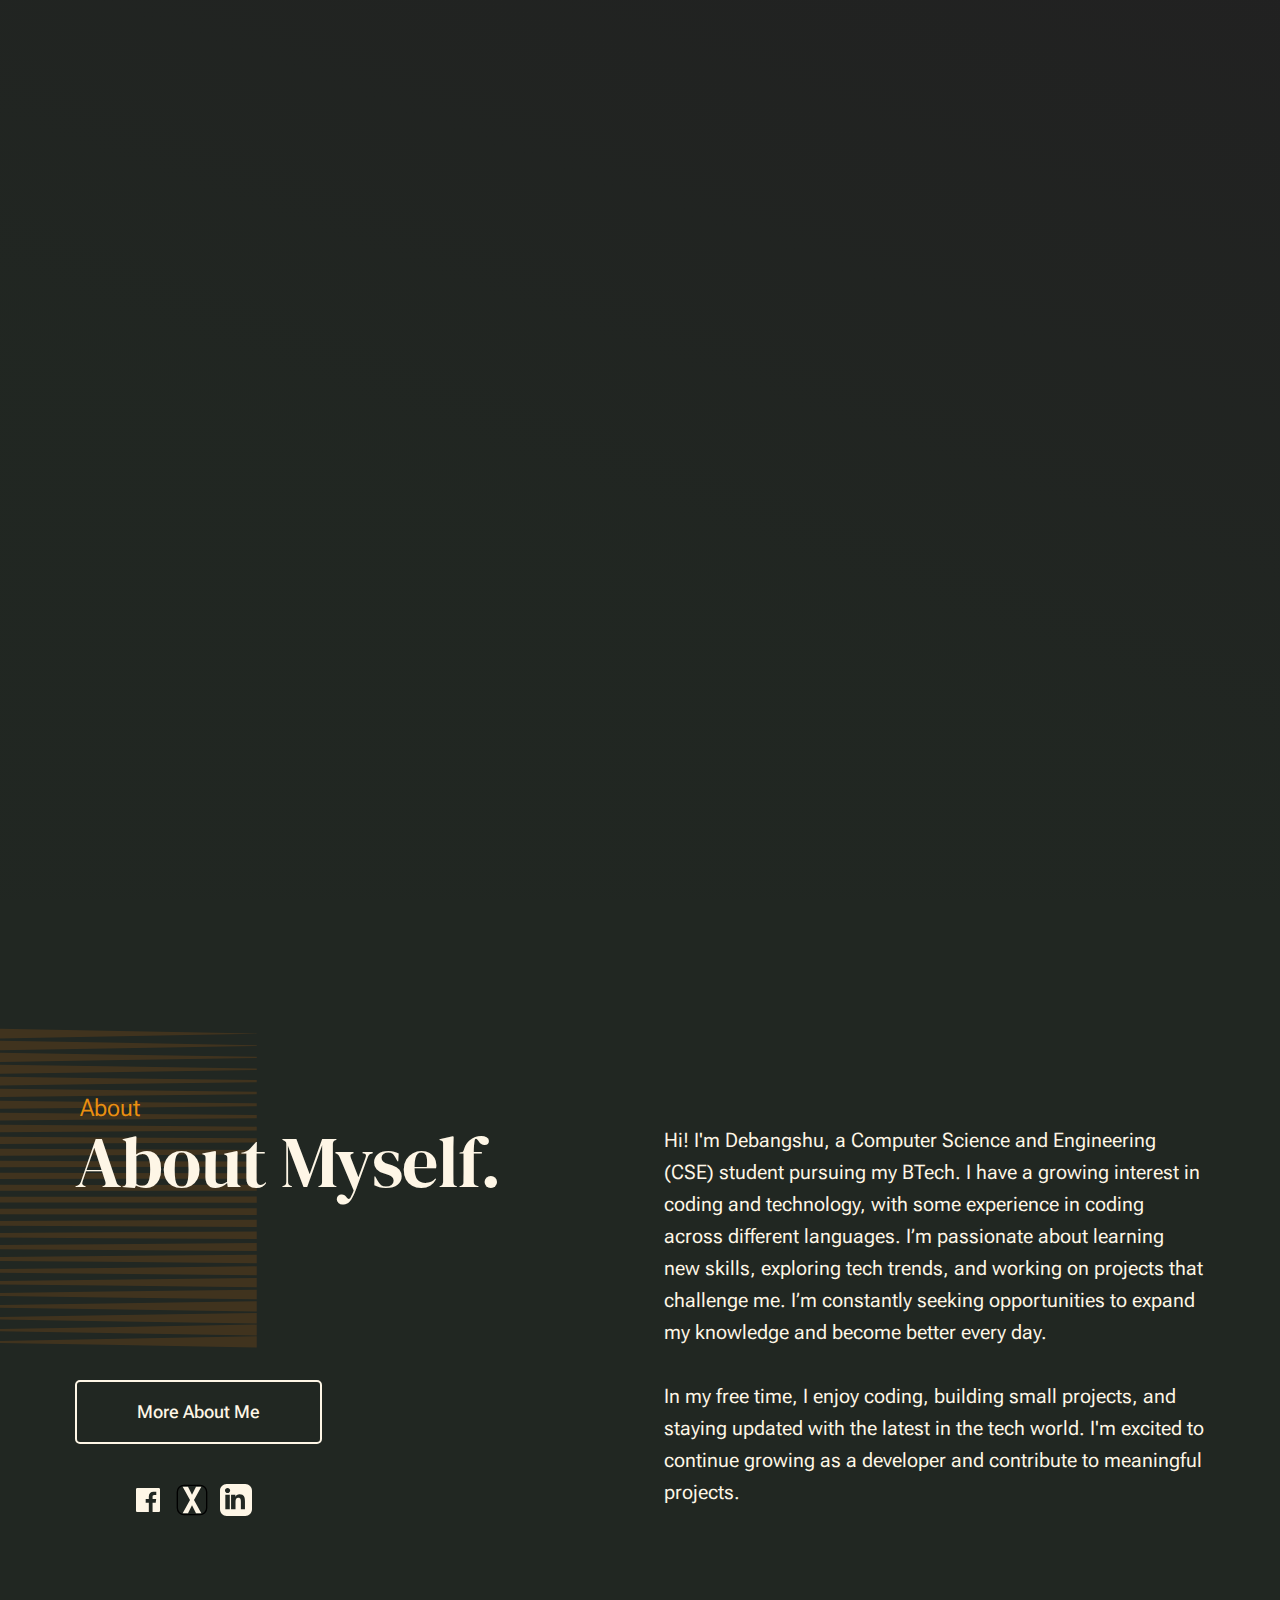
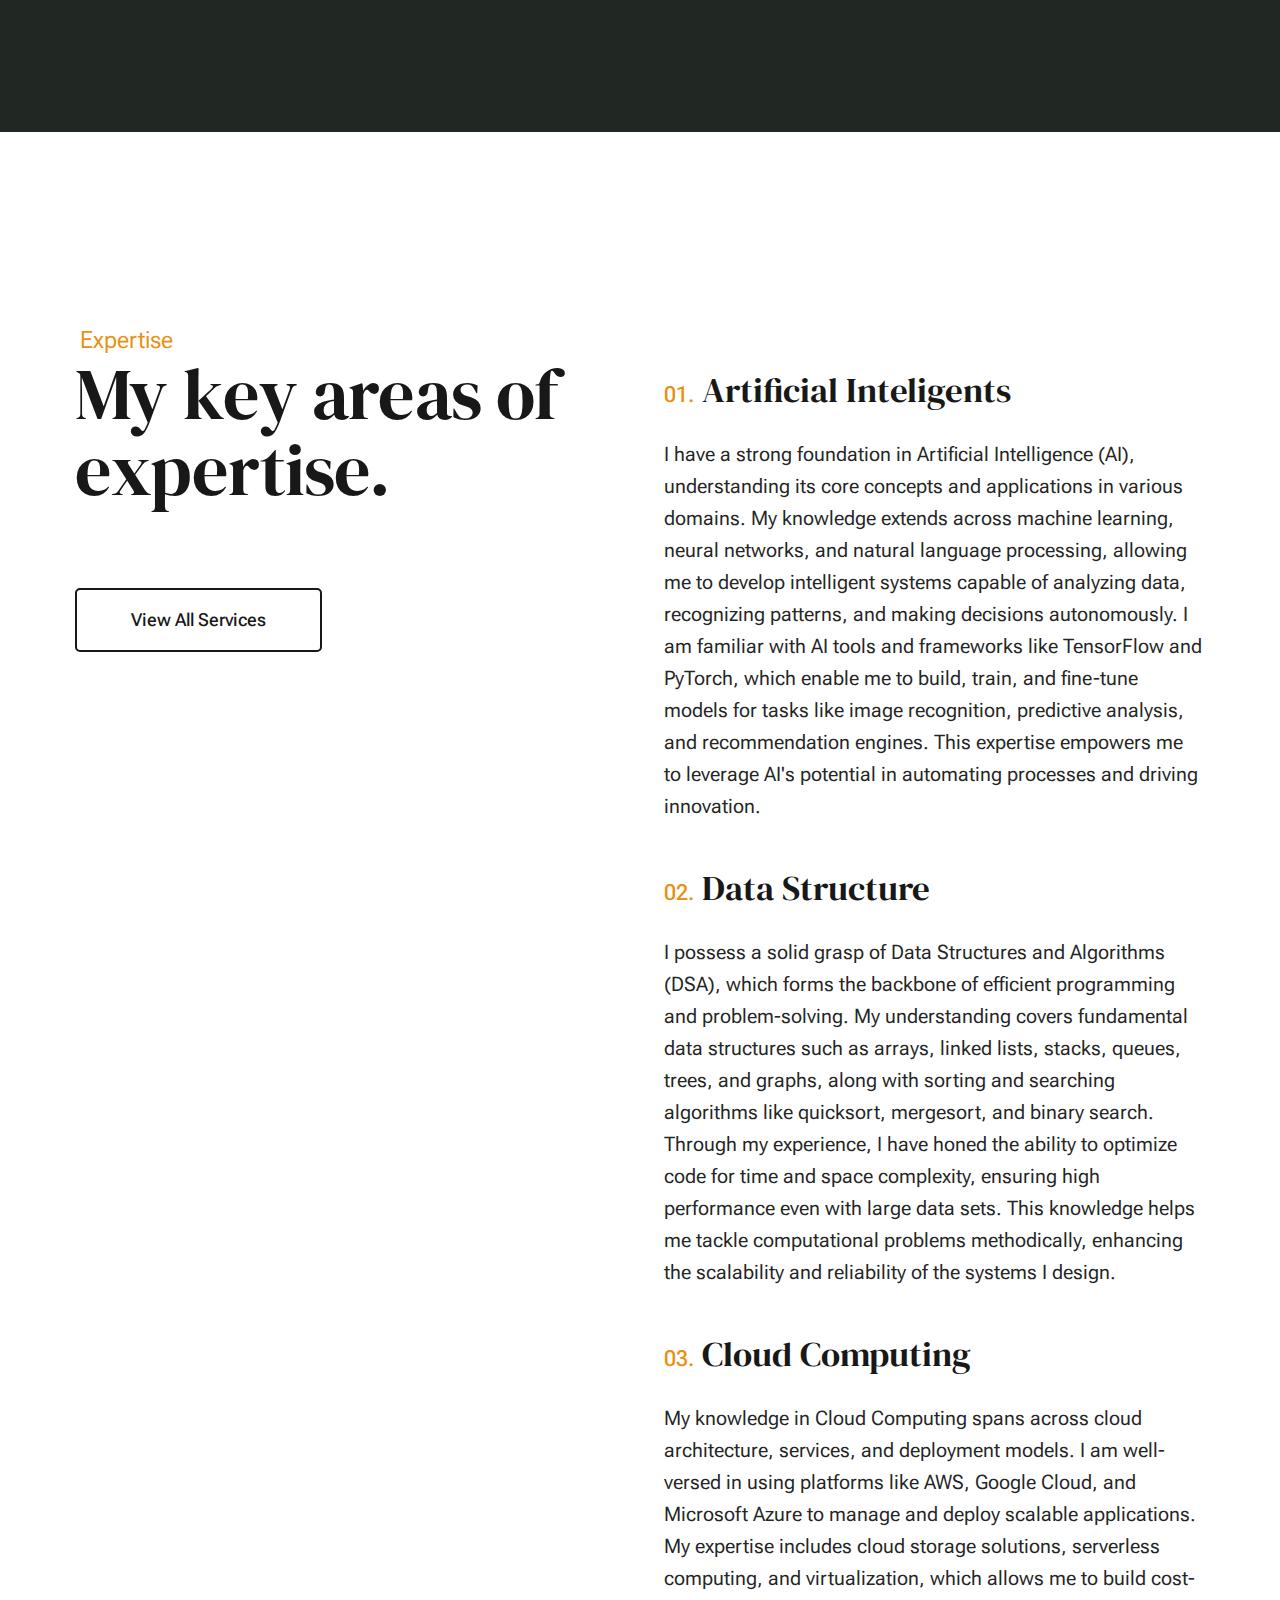
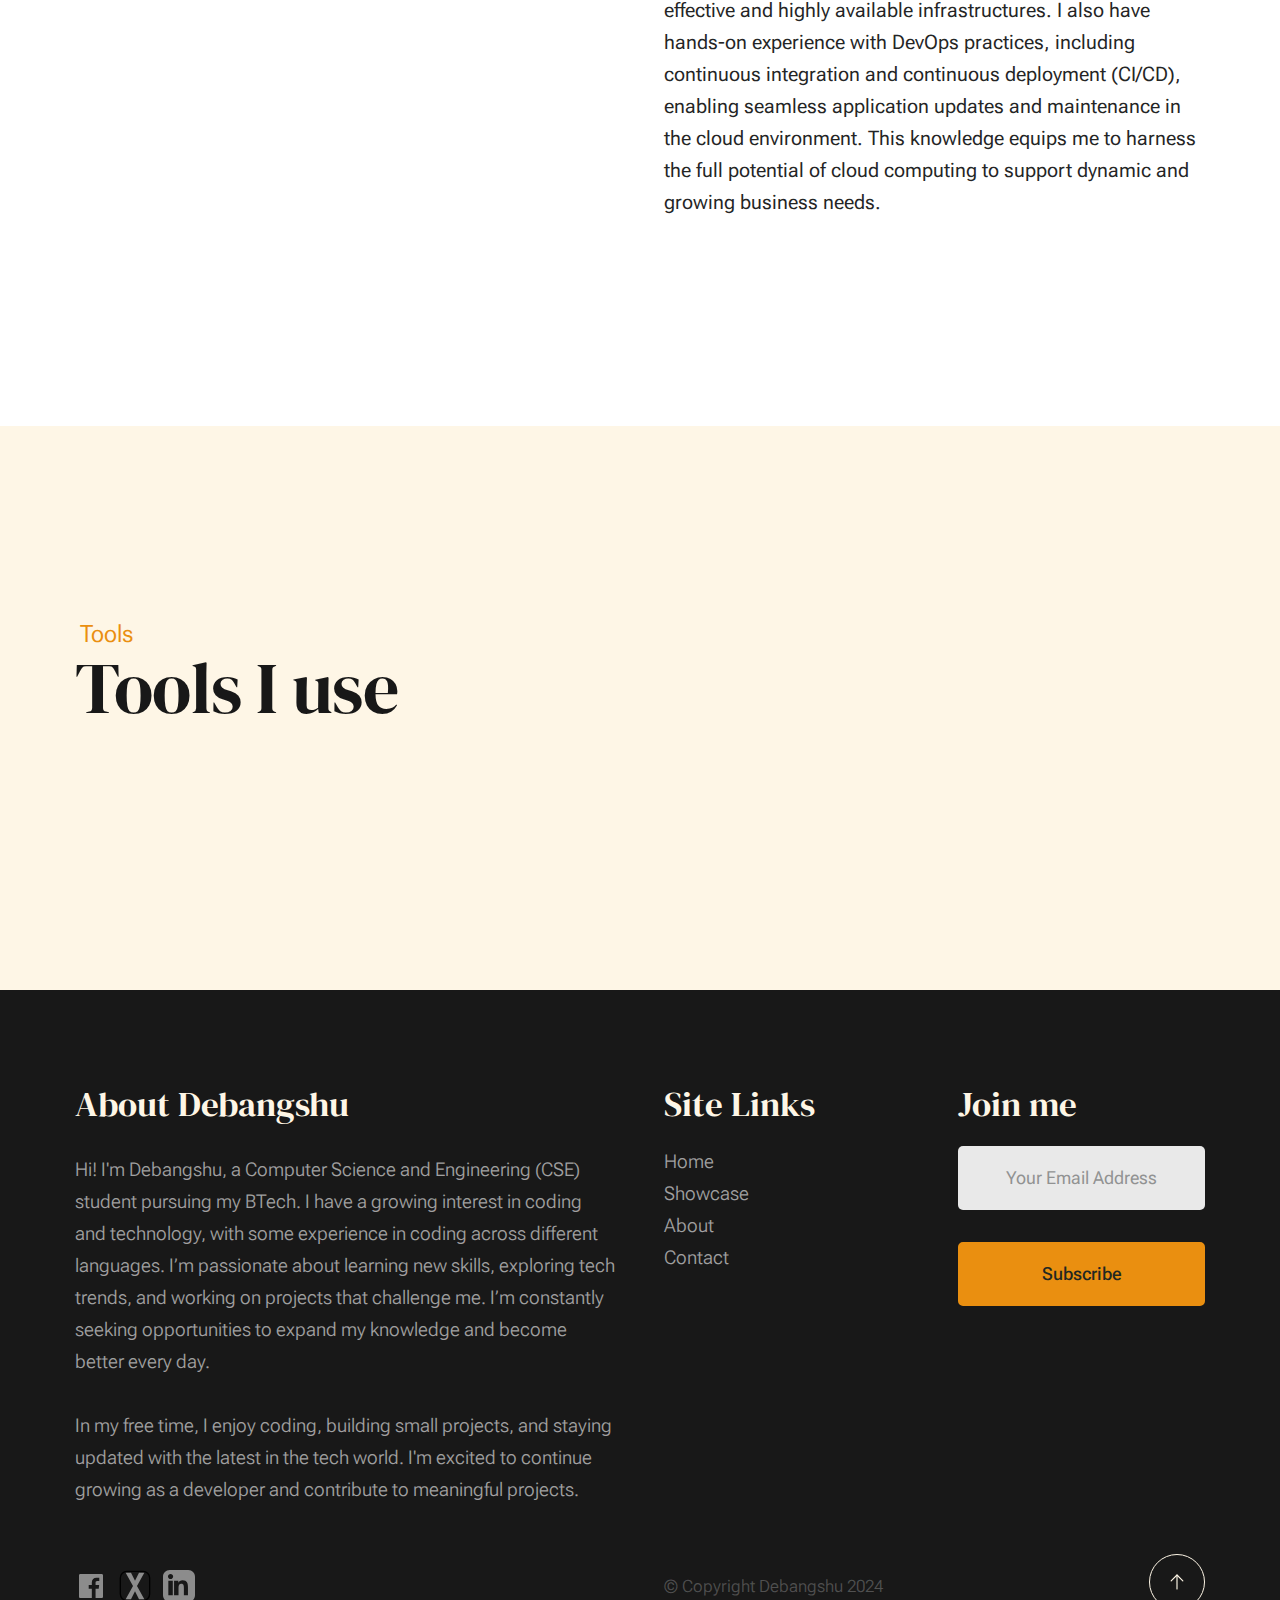
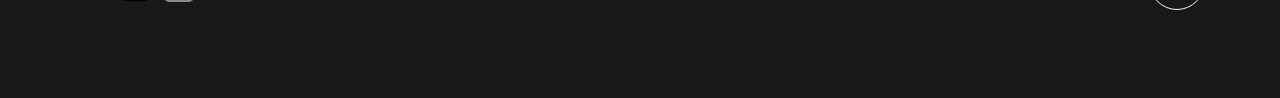
==== index.html @ fcba82c3 "git commit -m <pull>" ====
<!DOCTYPE html>
<html lang="en" class="no-js" >
<head>

    <!--- basic page needs
    ================================================== -->
    <meta charset="utf-8">
    <meta name="viewport" content="width=device-width, initial-scale=1">
    <title>Debangshu</title>

    <script>
        document.documentElement.classList.remove('no-js');
        document.documentElement.classList.add('js');
    </script>

    <!-- CSS
    ================================================== -->
    <link rel="stylesheet" href="css/vendor.css">
    <link rel="stylesheet" href="css/styles.css">

    <!-- favicons
    ================================================== -->
    <link rel="apple-touch-icon" sizes="180x180" href="apple-touch-icon.png">
    <link rel="icon" type="image/png" sizes="32x32" href="favicon-32x32.png">
    <link rel="icon" type="image/png" sizes="16x16" href="favicon-16x16.png">
    <link rel="manifest" href="site.webmanifest">
    

    <meta name="viewpoint" content="width=device-width,  initial-scale=1.0 ">
</head>


<body id="top">

    
    <!-- preloader
    ================================================== -->
    <div id="preloader">
        <div id="loader" class="dots-fade">
            <div></div>
            <div></div>
            <div></div>
        </div>
    </div>


    <!-- page wrap
    ================================================== -->
    <div id="page" class="s-pagewrap ss-home">


        <!-- # site header 
        ================================================== -->
        <header class="s-header">

            <div class="row s-header__inner width-sixteen-col">

                <div class="s-header__block">
                    <div class="s-header__logo">
                        <a class="logo" href="index.html">
                            <img src="images/logo.svg" alt="Homepage">
                        </a>
                    </div>

                    <a class="s-header__menu-toggle" href="#0"><span>Menu</span></a>
                </div> <!-- end s-header__block -->

                <nav class="s-header__nav">
    
                    <ul class="s-header__menu-links">
                        <li><a href="about.html">About</a></li>
                        <li><a href="event.html">Showcase</a></li>
                        <li><a href="contact.html">Contact</a></li>
                    </ul> <!-- s-header__menu-links -->

                    <div class="s-header__contact">
                        <a href="contact.html" class="btn btn--primary s-header__contact-btn">Let's Get Along</a>                        
                    </div> <!-- s-header__contact -->
    
                </nav> <!-- end s-header__nav -->

            </div> <!-- end s-header__inner -->

        </header> <!-- end s-header -->


        <!-- # site main content
        ================================================== -->
        <section id="content" class="s-content">

            <!-- intro
            ----------------------------------------------- -->
            <section id="intro" class="s-intro">

                <div class="row s-intro__content width-sixteen-col">

                    <div class="column lg-12 s-intro__content-inner grid-block">
                        
                        <div class="s-intro__content-text">
                            <div class="s-intro__content-pretitle text-pretitle">Hello, Welcome</div>
                            <h3 class="s-intro__content-title">
                            I'm Debangshu
                            </h3>
                        </div> <!-- s-intro__content-text -->

                        <div class="s-intro__content-media"> 
                            <div class="s-intro__content-media-inner">                               
                                <img src="E:\dsportfolio0.1\17848a2c-2f02-4e75-8aaf-f15809309ca2.png" srcset="E:\dsportfolio0.1\17848a2c-2f02-4e75-8aaf-f15809309ca2.png 1x, E:\dsportfolio0.1\17848a2c-2f02-4e75-8aaf-f15809309ca2.png 2x" alt="">
                                <div class="lines">                               
                                    <span></span>                                  
                                </div>
                            </div>
                        </div> <!-- s-intro__content-media -->                      

                        <div class="s-intro__scroll-down">
                            <a href="#about" class="smoothscroll">
                                <div class="scroll-icon">
                                    <svg xmlns="http://www.w3.org/2000/svg" viewBox="0 0 24 24" width="36" height="36" fill="none" stroke="#97b34a" stroke-width="1" stroke-linecap="round" stroke-linejoin="round">&lt;!--!  Atomicons Free 1.00 by @atisalab License - https://atomicons.com/license/ (Icons: CC BY 4.0) Copyright 2021 Atomicons --&gt;<polyline points="7 13 12 18 17 13"></polyline><line x1="12" y1="18" x2="12" y2="6"></line></svg>
                                </div>
                                <span>Scroll for more</span>
                            </a>
                        </div> <!-- s-intro__scroll-down -->
                        
                    </div> <!-- s-intro__content-inner -->

                </div> <!-- s-intro__content -->

            </section> <!-- end s-intro -->

            <!-- about
            ----------------------------------------------- -->
            <section id="about" class="s-about target-section">

                <div class="row s-about__content width-sixteen-col">
                    <div class="column grid-block grid-section-split">

                        <img src="images/geometric_shape.svg" alt="" class="s-about__content-imgbg">

                        <div class="section-header grid-section-split__header">
                            <div class="text-pretitle">About</div>                           
                            <h2 class="text-display-title">
                            About Myself.
                            </h2>                           
                        </div> <!-- end section-header -->

                        <div class="s-about__content-main grid-section-split__primary">
                            <p>Hi! I'm <span class="highlight">Debangshu</span>, a Computer Science and Engineering (CSE) student pursuing my BTech. I have a growing interest in coding and technology, with some experience in coding across different languages. 
                                I’m passionate about learning new skills, exploring tech trends, and working on projects that challenge me. I’m constantly seeking opportunities to expand my knowledge and become better every day.</p>
                                <p>In my free time, I enjoy coding, building small projects, and staying updated with the latest in the tech world. I'm excited to continue growing as a developer and contribute to meaningful projects.</p>
                        

                            <!-- <p class="attention-getter">
                            Autem tenetur commodi maiores. Lorem ipsum dolor sit, amet consectetur adipisicing elit.  
                            Est eligendi fugit, facilis velit reiciendis iure laudantium. Praesentium repellat 
                            corrupti dolor sit sint obcaecati. Modi aut quo molestiae a explicabo maiores necessitatibus 
                            nemo repellendus architecto? Corrupti numquam ullam nostrum, eveniet at doloribus blanditiis 
                            aliquid a est porro aspernatur pariatur culpa soluta nesciunt odio quasi maxime debitis illum.
                            </p> -->

                            <!-- <p class="attention-getter">
                            Lorem ipsum dolor sit amet consectetur adipisicing elit. 
                            Repellendus iste ipsam quod repellat. Hic tempora ullam aperiam 
                            ipsum optio magni vel inventore voluptatibus nisi maiores laboriosam 
                            fuga iure, velit eligendi ab vero minima? Quae ducimus ab dignissimos 
                            iure, eos consequatur est deleniti cum id aliquid neque.
                            </p> -->
                        </div> <!-- end s-about__content-main -->

                        <div class="s-about__content-btn grid-section-split__bottom">
                            <a href="about.html" class="btn btn--stroke u-fullwidth">More About Me</a>

                            <ul class="s-about__social social-list">
                                <li>
                                    <a href="https://www.facebook.com/profile.php?id=61567623773092">
                                        <svg xmlns="http://www.w3.org/2000/svg" width="24" height="24" viewBox="0 0 24 24" style="fill:rgba(0, 0, 0, 1);transform:;-ms-filter:"><path d="M20,3H4C3.447,3,3,3.448,3,4v16c0,0.552,0.447,1,1,1h8.615v-6.96h-2.338v-2.725h2.338v-2c0-2.325,1.42-3.592,3.5-3.592 c0.699-0.002,1.399,0.034,2.095,0.107v2.42h-1.435c-1.128,0-1.348,0.538-1.348,1.325v1.735h2.697l-0.35,2.725h-2.348V21H20 c0.553,0,1-0.448,1-1V4C21,3.448,20.553,3,20,3z"></path></svg>
                                        <span class="u-screen-reader-text">Facebook</span>
                                    </a>
                                </li>
                                <li>
                                    <a href="https://x.com/rick_98ge">
                                        <svg xmlns="http://www.w3.org/2000/svg" width="24" height="24" viewBox="0 0 24 24" fill="none">
  <!-- Borderline with a curved rectangle -->
  <rect x="1" y="1" width="22" height="22" rx="5" ry="5" stroke="black" stroke-width="1" fill="none"/>
  
  <!-- X logo -->
  <path d="M19 2H15L12 8L9 2H5L10.5 12L5 22H9L12 16L15 22H19L13.5 12L19 2Z" fill="black"/>
</svg>

                                        <span class="u-screen-reader-text">Twitter</span>
                                    </a>
                                </li>
                                <li>
                                    <a href="https://www.linkedin.com/in/debangshu-sarkar-b2ab4a317?utm_source=share&utm_campaign=share_via&utm_content=profile&utm_medium=android_app">
                                        <svg xmlns="http://www.w3.org/2000/svg" width="24" height="24" viewBox="0 0 24 24" style="fill:rgba(0, 0, 0, 1);"><path d="M19 0h-14c-2.761 0-5 2.239-5 5v14c0 2.761 2.239 5 5 5h14c2.761 0 5-2.239 5-5v-14c0-2.761-2.239-5-5-5zm-11.659 19h-3.341v-11h3.341v11zm-1.671-12.2c-1.071 0-1.941-.87-1.941-1.941s.87-1.941 1.941-1.941 1.941.87 1.941 1.941-.87 1.941-1.941 1.941zm13.33 12.2h-3.341v-5.604c0-1.337-.026-3.063-1.867-3.063-1.868 0-2.154 1.46-2.154 2.968v5.699h-3.34v-11h3.204v1.504h.045c.447-.846 1.537-1.736 3.163-1.736 3.384 0 4.007 2.227 4.007 5.122v6.11z"/></svg>

                                        <span class="u-screen-reader-text">Linkdin</span>
                                    </a>
                                </li>
                                <li>
                                     
                                </li>
                            </ul> <!-- end s-footer__social -->
                        </div> <!-- end s-about__content-btn -->
                    
                    </div> <!-- content-inner -->
                </div>
                
            </section> <!-- end s-about -->

            <!-- expertise
            ----------------------------------------------- -->
            <section id="expertise" class="s-expertise">

                <div class="row s-expertise__content width-sixteen-col">
                    <div class="column xl-12 grid-block grid-section-split">

                        <div class="section-header grid-section-split__header">
                            <div class="text-pretitle">Expertise</div>                           
                            <h2 class="text-display-title">
                            My key areas of expertise.
                            </h2>     
                            
                        </div> <!-- end section-header -->

                        <div class="s-expertise__content-main grid-section-split__primary">

                            <div class="grid-list-items list-items show-ctr">
                                <div class="grid-list-items__item list-items__item">
                                    <div class="grid-list-items__title list-items__item-header">
                                        <h3 class="list-items__item-title">Artificial Inteligents</h3>
                                    </div>
                                    <div class="grid-list-items__text list-items__item-text">
                                        <p>
                                            I have a strong foundation in Artificial Intelligence (AI), understanding its core concepts and applications in various domains. My knowledge extends across machine learning, neural networks, and natural language processing, allowing me to develop intelligent systems capable of analyzing data, recognizing patterns, and making decisions autonomously. I am familiar with AI tools and frameworks like TensorFlow and PyTorch, which enable me to build, train, and fine-tune models for tasks like image recognition, predictive analysis, and recommendation engines. This expertise empowers me to leverage AI's potential in automating processes and driving innovation.
                                        </p>
                                    </div>
                                </div> <!-- list-item -->
                                <div class="grid-list-items__item list-items__item">
                                    <div class="grid-list-items__title list-items__item-header">
                                        <h3 class="list-items__item-title">Data Structure</h3>
                                    </div>
                                    <div class="grid-list-items__text list-items__item-text">
                                        <p>
                                            I possess a solid grasp of Data Structures and Algorithms (DSA), which forms the backbone of efficient programming and problem-solving. My understanding covers fundamental data structures such as arrays, linked lists, stacks, queues, trees, and graphs, along with sorting and searching algorithms like quicksort, mergesort, and binary search. Through my experience, I have honed the ability to optimize code for time and space complexity, ensuring high performance even with large data sets. This knowledge helps me tackle computational problems methodically, enhancing the scalability and reliability of the systems I design.
                                        </p>
                                    </div>
                                </div> <!-- list-expertise__item -->
                                <div class="grid-list-items__item list-items__item">
                                    <div class="grid-list-items__title list-items__item-header">
                                        <h3 class="list-items__item-title">Cloud Computing</h3>
                                    </div>
                                    <div class="grid-list-items__text list-items__item-text">
                                        <p>
                                            My knowledge in Cloud Computing spans across cloud architecture, services, and deployment models. I am well-versed in using platforms like AWS, Google Cloud, and Microsoft Azure to manage and deploy scalable applications. My expertise includes cloud storage solutions, serverless computing, and virtualization, which allows me to build cost-effective and highly available infrastructures. I also have hands-on experience with DevOps practices, including continuous integration and continuous deployment (CI/CD), enabling seamless application updates and maintenance in the cloud environment. This knowledge equips me to harness the full potential of cloud computing to support dynamic and growing business needs.
                                        </p>
                                    </div>
                                </div> <!-- list-expertise__item -->
                               

                            </div> <!-- grid-list-items -->
                        </div> <!-- end s-expertise__content-main -->

                        <div class="s-expertise__content-btn grid-section-split__bottom">
                            <a href="services.html" class="btn btn--stroke u-fullwidth">View All Services</a>
                        </div> <!-- end s-about__content-btn -->

                    </div> <!-- end grid-block-->
                </div> <!-- end s-expertise__content -->

            </section> <!-- end s-expertise -->

            <!-- clients
            ----------------------------------------------- -->
            <section id="clients" class="s-clients">          

                <div class="row s-clients__content-block width-sixteen-col">
                    <div class="column xl-12 grid-block grid-section-split">
                    
                        <div class="section-header grid-section-split__header">
                            <div class="text-pretitle">Tools</div>                           
                            <h2 class="text-display-title">
                            Tools I use
                            </h2>       
                        </div> <!-- end section-header -->
                    
                        <!-- <div class="grid-section-split__primary">
                            <p class="lead">
                            Quibusdam quis autem voluptatibus earum vel ex error ea. Lorem ipsum dolor sit amet consectetur 
                            adipisicing elit. Laborum suscipit debitis quam dignissimos veritatis atque pariatur magnam 
                            obcaecati fugit reprehenderit vel numquam facere esse est deserunt, perferendis commodi voluptatem similique.
                            </p>   

                            <p>
                            Lorem ipsum dolor sit amet consectetur adipisicing elit. Porro, numquam molestiae vel quaerat quas 
                            facilis voluptates rerum aspernatur quam voluptatem ea, vitae illo, omnis minus vero minima maiores 
                            quia nihil incidunt provident debitis ab qui quasi. Iure unde numquam in nulla praesentium nesciunt 
                            dolore exercitationem, odit expedita minima quisquam ullam ex. Aut perferendis vel consectetur modi esse.
                            Temporibus reprehenderit alias magni atque repellat aspernatur voluptates, accusantium pariatur libero ad 
                            nesciunt illum labore facere. Earum iure consequatur cumque omnis maiores optio.
                            </p>
                        </div> end grid-section-split__primary -->
                    
                    </div> <!-- end column -->
                </div> <!-- end row -->

                <div class="row s-clients__content-block width-sixteen-col">
                    <div class="column xl-12">
                    <!-- github logo -->
                        <div class="clients-list">                            
                            
                                
                                    <img src="E:\dsportfolio0.1\githublogo.png" alt="">
                                    <img src="E:\dsportfolio0.1\gitlogo.png" alt="">
                                    <img src="E:\dsportfolio0.1\docker.png" alt="">
                                    <img src="E:\dsportfolio0.1\reactjslogo.png" alt="">
                                    <img src="E:\dsportfolio0.1\chatgptlogo.png" alt="">
                                    <img src="E:\dsportfolio0.1\vscodelogo.png" alt="">

                                
                            
                            
                        </div> <!-- end clients-list -->
                    
                        
                    
                    
                    
                    
                    



                     </div> <!-- end column -->

                    
                </div> <!-- end row -->
                                
                <!-- <div class="row s-clients__content-block width-sixteen-col">
                    <div class="column xl-12 testimonials">
                    
                        <div class="swiper-container testimonials__slider home-slider">

                            <div class="swiper-wrapper">
                                <div class="testimonials__slide swiper-slide">
                                    <p>
                                    Molestiae incidunt consequatur quis ipsa autem nam sit enim magni. Voluptas tempore rem. 
                                    Explicabo a quaerat sint autem dolore ducimus ut consequatur neque. Nisi dolores quaerat fuga rem nihil nostrum.
                                    Laudantium quia consequatur molestias.
                                    </p>
                                    <div class="testimonials__author">
                                        <img src="images/avatars/user-01.jpg" alt="Author image" class="testimonials__avatar">
                                        <cite class="testimonials__cite">
                                            <strong>John Rockefeller</strong>
                                            <span>Standard Oil Co.</span>
                                        </cite>
                                    </div>
                                </div>
                                <div class="testimonials__slide swiper-slide">
                                    <p>
                                    Nisi dolores quaerat fuga rem nihil nostrum. Molestiae incidunt consequatur quis ipsa autem nam sit enim magni. 
                                    Voluptas tempore rem. Laudantium quia consequatur molestias.
                                    Explicabo a quaerat sint autem dolore ducimus ut consequatur neque.
                                    </p>
                                    <div class="testimonials__author">
                                        <img src="images/avatars/user-04.jpg" alt="Author image" class="testimonials__avatar">
                                        <cite class="testimonials__cite">
                                            <strong>Andrew Carnegie</strong>
                                            <span>Carnegie Steel Co.</span>
                                        </cite>
                                    </div>
                                </div>
                                <div class="testimonials__slide swiper-slide">
                                    <p>
                                    Voluptas tempore rem. Molestiae incidunt consequatur quis ipsa autem nam sit enim magni.  
                                    Explicabo a quaerat sint autem dolore ducimus ut consequatur neque. 
                                    Nisi dolores quaerat fuga rem nihil nostrum. Laudantium quia consequatur molestias.
                                    </p>
                                    <div class="testimonials__author">
                                        <img src="images/avatars/user-06.jpg" alt="Author image" class="testimonials__avatar">
                                        <cite class="testimonials__cite">
                                            <strong>Henry Ford</strong>
                                            <span>Ford Motor Co.</span>
                                        </cite>
                                    </div>
                                </div>
                                <div class="testimonials__slide swiper-slide">
                                    <p>
                                    Molestiae incidunt consequatur quis ipsa autem nam sit enim magni. Voluptas tempore rem. 
                                    Explicabo a quaerat sint autem dolore ducimus ut consequatur neque. Nisi dolores quaerat fuga rem nihil nostrum.
                                    Laudantium quia consequatur molestias.
                                    </p>
                                    <div class="testimonials__author">
                                        <img src="images/avatars/user-02.jpg" alt="Author image" class="testimonials__avatar">
                                        <cite class="testimonials__cite">
                                            <strong>John Morgan</strong>
                                            <span>JP Morgan & Co.</span>
                                        </cite>
                                    </div>
                                </div> 
                            </div> end swiper-wrapper  -->

                            <div class="swiper-pagination"></div>

                        </div> <!--end testimonials__slider -->                    
                    
                    </div> <!-- end column -->
                </div> <!-- end row -->


            </section> <!-- end s-clients -->            

        </section> <!-- s-content-->

        <!-- # cta
        ================================================== -->
        <!-- <section id="cta" class="s-cta">

            <div class="row row-x-center text-center">
                <div class="column xl-8 lg-12">

                    <div class="s-cta__content">
                        <h2 class="text-display-title">
                        Get started with a consultation today.
                        </h2>
                        <p class="lead">
                        Lorem ipsum dolor sit, amet consectetur adipisicing elit. Quis rem, esse doloribus sint eaque at debitis enim vitae minus expedita ratione dignissimos sit nostrum optio sequi. Ipsa at beatae quam.
                        </p>
                        <a href="contact.html" class="btn btn--primary">Let's get along</a>
                    </div>

                </div>
            </div>

        </section> end s-cta -->

        <!-- # events
        ================================================== -->
        <!-- <section id="events" class="s-events">

            <div class="row s-events__content width-sixteen-col">
                <div class="column xl-12 grid-block">

                    <div class="grid-full section-header text-center">
                        <div class="text-pretitle">Recent Articles</div>                           
                        <h2 class="text-display-title">
                        Latest articles from my event.
                        </h2>  
                    </div> end section-header  -->

                    <!-- <div class="grid-full s-events__content-main grid-list-items">

                        <div class="grid-list-items__item event-card">
                            <div class="event-card__header">
                                <div class="event-card__cat-links">
                                    <a href="https://www.dreamhost.com/r.cgi?287326">Sponsored</a>
                                </div>
                                <h3 class="event-card__title"><a href="https://www.dreamhost.com/r.cgi?287326">Need Web Hosting for Your Websites?</a></h3>
                            </div>
                            <div class="event-card__text">
                                <p>
                                Need hosting for your website? We would highly recommend <a href="https://www.dreamhost.com/r.cgi?287326">DreamHost</a>.
                                Enjoy 100% in-house support, guaranteed performance and uptime, 1-click installs, and a super-intuitive control 
                                panel to make managing your websites and projects easy. <a href="https://www.dreamhost.com/r.cgi?287326">Sign up</a> now to get started.
                                </p>
                            </div> -->
                        <!-- </div> end event-card -->
                        <!-- <div class="grid-list-items__item event-card">
                            <div class="event-card__header">
                                <div class="event-card__cat-links">
                                    <a href="event.html">Productivity</a>
                                </div>
                                <h3 class="event-card__title"><a href="single.html">5 Marketing Productivity Apps for Your Team</a></h3>
                            </div>
                            <div class="event-card__text">
                                <p>
                                Rerum quam quos. Quibusdam quis autem voluptatibus earum vel ex error ea magni. Aut asperiores 
                                sit mollitia. Rem neque et voluptatem eos quia sed eligendi et. Eaque velit eligendi ut 
                                magnam. Cumque ducimus laborum doloribus facere maxime vel earum quidem enim suscipit.
                                </p>
                            </div> -->
                        <!-- </div> end event-card -->
                        <!-- <div class="grid-list-items__item event-card">
                            <div class="event-card__header">
                                <div class="event-card__cat-links">
                                    <a href="event.html">SEO</a>
                                </div>
                                <h3 class="event-card__title"><a href="single.html">7 SEO Factors to Consider for Better Website Ranking</a></h3>
                            </div>
                            <div class="event-card__text">
                                <p>
                                Quibusdam quis autem voluptatibus earum vel ex error ea magni. Rerum quam quos. Aut asperiores 
                                sit mollitia. Rem neque et voluptatem eos quia sed eligendi et. Eaque velit eligendi ut 
                                magnam. Cumque ducimus laborum doloribus facere maxime vel earum quidem enim suscipit.
                                </p>
                            </div> -->
                        <!-- </div> end event card -->
                        <!-- <div class="grid-list-items__item event-card">
                            <div class="event-card__header">
                                <div class="event-card__cat-links">
                                    <a href="event.html">Productivity</a>
                                </div>
                                <h3 class="event-card__title"><a href="single.html">5 Effective Web Design Principles</a></h3>
                            </div>
                            <div class="event-card__text">
                                <p>
                                Lorem ipsum dolor sit amet consectetur, adipisicing elit. Rerum ullam et laborum aperiam. 
                                Dignissimos quae voluptatibus ullam esse sapiente fugiat, rerum labore cupiditate obcaecati 
                                dolore necessitatibus id magni rem officia dolor nam sit laudantium. Quo eaque eveniet quibusdam unde. 
                                </p>
                            </div> -->
                        <!-- </div> end event-card -->

                    <!-- </div> end grid-list-items -->

                <!-- </div> end grid-block -->
            <!-- </div> end s-events__content -->

        <!-- </section> end s-events -->


        <!-- # footer 
        ================================================== -->
        <footer class="s-footer">
            <div class="row s-footer__content">
                <div class="column xl-6 lg-6 md-12 s-footer__block s-footer__about">                    
                    <h3>About Debangshu</h3>
                    <p>
                        <p>Hi! I'm <span class="highlight" 
                            .highlight {
                                color: #e63946;
                                font-weight: bold;
                            }
                            >
                            Debangshu</span>, a Computer Science and Engineering (CSE) student pursuing my BTech. I have a growing interest in coding and technology, with some experience in coding across different languages. 
                            I’m passionate about learning new skills, exploring tech trends, and working on projects that challenge me. I’m constantly seeking opportunities to expand my knowledge and become better every day.</p>
                            <p>In my free time, I enjoy coding, building small projects, and staying updated with the latest in the tech world. I'm excited to continue growing as a developer and contribute to meaningful projects.</p>
                    
                    </p>               
                </div>                
                <div class="column xl-3 lg-6 md-12 s-footer__block s-footer__site-links">
                    <h3>Site Links</h3>
                    <ul class="link-list">
                        <li><a href="index.html">Home</a></li>
                         
                        <li><a href="event.html">Showcase</a></li>
                        <li><a href="about.html">About</a></li>
                        <li><a href="contact.html">Contact</a></li>
                         
                    </ul>
                </div>
                <div class="column xl-3 lg-6 md-12 tab-12 s-footer__block s-footer__Join me">
                    <h3>Join me</h3>

                    <!-- <p>
                    Lorem ipsum dolor sit amet consectetur, adipisicing elit. Facere ratione dignissimos.
                    </p> -->

                    <div class="subscribe-form">
                        <form id="mc-form" class="mc-form">
                            <input type="email" name="EMAIL" id="mce-EMAIL" class="u-fullwidth text-center" placeholder="Your Email Address" title="The domain portion of the email address is invalid (the portion after the @)." pattern="^([^\x00-\x20\x22\x28\x29\x2c\x2e\x3a-\x3c\x3e\x40\x5b-\x5d\x7f-\xff]+|\x22([^\x0d\x22\x5c\x80-\xff]|\x5c[\x00-\x7f])*\x22)(\x2e([^\x00-\x20\x22\x28\x29\x2c\x2e\x3a-\x3c\x3e\x40\x5b-\x5d\x7f-\xff]+|\x22([^\x0d\x22\x5c\x80-\xff]|\x5c[\x00-\x7f])*\x22))*\x40([^\x00-\x20\x22\x28\x29\x2c\x2e\x3a-\x3c\x3e\x40\x5b-\x5d\x7f-\xff]+|\x5b([^\x0d\x5b-\x5d\x80-\xff]|\x5c[\x00-\x7f])*\x5d)(\x2e([^\x00-\x20\x22\x28\x29\x2c\x2e\x3a-\x3c\x3e\x40\x5b-\x5d\x7f-\xff]+|\x5b([^\x0d\x5b-\x5d\x80-\xff]|\x5c[\x00-\x7f])*\x5d))*(\.\w{2,})+$" required>
                            <input type="submit" name="subscribe" value="Subscribe" class="btn btn--primary btn--small u-fullwidth">
                            <!-- <div style="position: absolute; left: -5000px;" aria-hidden="true"><input type="text" name="b_cdb7b577e41181934ed6a6a44_9a91cfe7b3" tabindex="-1" value=""></div> -->
                            <div class="mc-status"></div>
                        </form>
                    </div>
                </div>
            </div>    
            
            <div class="row s-footer__bottom">
                <div class="column xl-6 lg-12">
                    <ul class="s-footer__social social-list">
                        <li>
                           <a href="https://www.facebook.com/profile.php?id=61567623773092">
                                        <svg xmlns="http://www.w3.org/2000/svg" width="24" height="24" viewBox="0 0 24 24" style="fill:rgba(0, 0, 0, 1);transform:;-ms-filter:"><path d="M20,3H4C3.447,3,3,3.448,3,4v16c0,0.552,0.447,1,1,1h8.615v-6.96h-2.338v-2.725h2.338v-2c0-2.325,1.42-3.592,3.5-3.592 c0.699-0.002,1.399,0.034,2.095,0.107v2.42h-1.435c-1.128,0-1.348,0.538-1.348,1.325v1.735h2.697l-0.35,2.725h-2.348V21H20 c0.553,0,1-0.448,1-1V4C21,3.448,20.553,3,20,3z"></path></svg>
                                        <span class="u-screen-reader-text">Facebook</span>
                                    </a>
                        </li>
                        <li>
                            <a href="https://x.com/rick_98ge">
                                <svg xmlns="http://www.w3.org/2000/svg" width="24" height="24" viewBox="0 0 24 24" fill="none">
  <!-- Borderline with a curved rectangle -->
  <rect x="1" y="1" width="22" height="22" rx="5" ry="5" stroke="black" stroke-width="1" fill="none"/>
  
  <!-- X logo -->
  <path d="M19 2H15L12 8L9 2H5L10.5 12L5 22H9L12 16L15 22H19L13.5 12L19 2Z" fill="black"/>
</svg>

                                <span class="u-screen-reader-text">Twitter</span>
                            </a>
                        </li>
                        <li>
                              <a href="https://www.linkedin.com/in/debangshu-sarkar-b2ab4a317?utm_source=share&utm_campaign=share_via&utm_content=profile&utm_medium=android_app">
                                        <svg xmlns="http://www.w3.org/2000/svg" width="24" height="24" viewBox="0 0 24 24" style="fill:rgba(0, 0, 0, 1);"><path d="M19 0h-14c-2.761 0-5 2.239-5 5v14c0 2.761 2.239 5 5 5h14c2.761 0 5-2.239 5-5v-14c0-2.761-2.239-5-5-5zm-11.659 19h-3.341v-11h3.341v11zm-1.671-12.2c-1.071 0-1.941-.87-1.941-1.941s.87-1.941 1.941-1.941 1.941.87 1.941 1.941-.87 1.941-1.941 1.941zm13.33 12.2h-3.341v-5.604c0-1.337-.026-3.063-1.867-3.063-1.868 0-2.154 1.46-2.154 2.968v5.699h-3.34v-11h3.204v1.504h.045c.447-.846 1.537-1.736 3.163-1.736 3.384 0 4.007 2.227 4.007 5.122v6.11z"/></svg>

                                        <span class="u-screen-reader-text">Linkdin</span>
                                    </a>
                        </li>
                        <li>
                              
                        </li>
                    </ul> <!-- end s-footer__social -->
                </div>
                <div class="column xl-6 lg-12">
                    <p class="ss-copyright">
                        <span>© Copyright Debangshu 2024</span> 
                         
                    </p>
                </div>

                <div class="ss-go-top">
                    <a class="smoothscroll" title="Back to Top" href="#top">
                        <svg xmlns="http://www.w3.org/2000/svg" viewBox="0 0 24 24" width="36" height="36" fill="none" stroke="#ffffff" stroke-width="1" stroke-linecap="round" stroke-linejoin="round">&lt;!--!  Atomicons Free 1.00 by @atisalab License - https://atomicons.com/license/ (Icons: CC BY 4.0) Copyright 2021 Atomicons --&gt;<polyline points="17 11 12 6 7 11"></polyline><line x1="12" y1="18" x2="12" y2="6"></line></svg>
                    </a>
                </div> <!-- end ss-go-top -->
            </div>
            
        </footer> <!-- end s-footer -->

    </div> <!-- end page-wrap -->

    <!-- Java Script
    ================================================== -->
    <script src="js/plugins.js"></script>
    <script src="js/main.js"></script>

</body>
</html>
---- css/vendor.css ----
/* ===================================================================
 * Monica Third-party Stylesheets
 * Template Ver. 1.0.0
 * 12-13-2022
 * -------------------------------------------------------------------
 *
 * TOC:
 * # PrismJS
 * # Swiper
 *
 * ------------------------------------------------------------------- */


/* ===================================================================
 * # PrismJS 1.20.0
 *   https://prismjs.com/download.html#themes=prism-okaidia&languages=markup+css+clike+javascript+markup-templating+php 
 *   
 *   okaidia theme for JavaScript, CSS and HTML
 *   Loosely based on Monokai textmate theme by http://www.monokai.nl/
 *   @author ocodia
 * ------------------------------------------------------------------- */
code[class*=language-],
pre[class*=language-] {
  color          : #f8f8f2;
  background     : none;
  text-shadow    : 0 1px rgba(0, 0, 0, 0.3);
  font-family    : var(--font-mono);
  font-size      : calc(var(--text-size) * 0.9444);
  text-align     : left;
  white-space    : pre;
  word-spacing   : normal;
  word-break     : normal;
  word-wrap      : normal;
  line-height    : var(--vspace-1);
  -moz-tab-size  : 4;
  -o-tab-size    : 4;
  tab-size       : 4;
  -webkit-hyphens: none;
  -ms-hyphens    : none;
  hyphens        : none;
}

/* Code blocks */
pre[class*=language-] {
  padding : var(--vspace-0_5) 0 var(--vspace-1);
  margin  : var(--vspace-1) 0;
  overflow: auto;
}

:not(pre)>code[class*=language-],
pre[class*=language-] {
  background: #272822;
}

/* Inline code */
:not(pre)>code[class*=language-] {
  padding    : 0.1em;
  white-space: normal;
}

.token.comment,
.token.prolog,
.token.doctype,
.token.cdata {
  color: slategray;
}

.token.punctuation {
  color: #f8f8f2;
}

.token.namespace {
  opacity: 0.7;
}

.token.property,
.token.tag,
.token.constant,
.token.symbol,
.token.deleted {
  color: #f92672;
}

.token.boolean,
.token.number {
  color: #ae81ff;
}

.token.selector,
.token.attr-name,
.token.string,
.token.char,
.token.builtin,
.token.inserted {
  color: #a6e22e;
}

.token.operator,
.token.entity,
.token.url,
.language-css .token.string,
.style .token.string,
.token.variable {
  color: #f8f8f2;
}

.token.atrule,
.token.attr-value,
.token.function,
.token.class-name {
  color: #e6db74;
}

.token.keyword {
  color: #66d9ef;
}

.token.regex,
.token.important {
  color: #fd971f;
}

.token.important,
.token.bold {
  font-weight: bold;
}

.token.italic {
  font-style: italic;
}

.token.entity {
  cursor: help;
}



/* ===================================================================
 * # Swiper 6.4.5
 *   Most modern mobile touch slider and framework with hardware accelerated transitions
 *   https://swiperjs.com
 *
 *   Copyright 2014-2020 Vladimir Kharlampidi
 *
 *   Released under the MIT License
 *
 *   Released on: December 18, 2020
 * ------------------------------------------------------------------- */
@font-face {
  font-family: "swiper-icons";
  src        : url("data:application/font-woff;charset=utf-8;base64, [base64]//wADZ2x5ZgAAAywAAADMAAAD2MHtryVoZWFkAAABbAAAADAAAAA2E2+eoWhoZWEAAAGcAAAAHwAAACQC9gDzaG10eAAAAigAAAAZAAAArgJkABFsb2NhAAAC0AAAAFoAAABaFQAUGG1heHAAAAG8AAAAHwAAACAAcABAbmFtZQAAA/gAAAE5AAACXvFdBwlwb3N0AAAFNAAAAGIAAACE5s74hXjaY2BkYGAAYpf5Hu/j+W2+MnAzMYDAzaX6QjD6/4//Bxj5GA8AuRwMYGkAPywL13jaY2BkYGA88P8Agx4j+/8fQDYfA1AEBWgDAIB2BOoAeNpjYGRgYNBh4GdgYgABEMnIABJzYNADCQAACWgAsQB42mNgYfzCOIGBlYGB0YcxjYGBwR1Kf2WQZGhhYGBiYGVmgAFGBiQQkOaawtDAoMBQxXjg/wEGPcYDDA4wNUA2CCgwsAAAO4EL6gAAeNpj2M0gyAACqxgGNWBkZ2D4/wMA+xkDdgAAAHjaY2BgYGaAYBkGRgYQiAHyGMF8FgYHIM3DwMHABGQrMOgyWDLEM1T9/w8UBfEMgLzE////P/5//f/V/xv+r4eaAAeMbAxwIUYmIMHEgKYAYjUcsDAwsLKxc3BycfPw8jEQA/[base64]/uznmfPFBNODM2K7MTQ45YEAZqGP81AmGGcF3iPqOop0r1SPTaTbVkfUe4HXj97wYE+yNwWYxwWu4v1ugWHgo3S1XdZEVqWM7ET0cfnLGxWfkgR42o2PvWrDMBSFj/IHLaF0zKjRgdiVMwScNRAoWUoH78Y2icB/yIY09An6AH2Bdu/UB+yxopYshQiEvnvu0dURgDt8QeC8PDw7Fpji3fEA4z/PEJ6YOB5hKh4dj3EvXhxPqH/SKUY3rJ7srZ4FZnh1PMAtPhwP6fl2PMJMPDgeQ4rY8YT6Gzao0eAEA409DuggmTnFnOcSCiEiLMgxCiTI6Cq5DZUd3Qmp10vO0LaLTd2cjN4fOumlc7lUYbSQcZFkutRG7g6JKZKy0RmdLY680CDnEJ+UMkpFFe1RN7nxdVpXrC4aTtnaurOnYercZg2YVmLN/d/gczfEimrE/fs/bOuq29Zmn8tloORaXgZgGa78yO9/cnXm2BpaGvq25Dv9S4E9+5SIc9PqupJKhYFSSl47+Qcr1mYNAAAAeNptw0cKwkAAAMDZJA8Q7OUJvkLsPfZ6zFVERPy8qHh2YER+3i/BP83vIBLLySsoKimrqKqpa2hp6+jq6RsYGhmbmJqZSy0sraxtbO3sHRydnEMU4uR6yx7JJXveP7WrDycAAAAAAAH//wACeNpjYGRgYOABYhkgZgJCZgZNBkYGLQZtIJsFLMYAAAw3ALgAeNolizEKgDAQBCchRbC2sFER0YD6qVQiBCv/H9ezGI6Z5XBAw8CBK/m5iQQVauVbXLnOrMZv2oLdKFa8Pjuru2hJzGabmOSLzNMzvutpB3N42mNgZGBg4GKQYzBhYMxJLMlj4GBgAYow/P/PAJJhLM6sSoWKfWCAAwDAjgbRAAB42mNgYGBkAIIbCZo5IPrmUn0hGA0AO8EFTQAA") format("woff");
  font-weight: 400;
  font-style : normal;
}

:root {
  --swiper-theme-color: #007aff;
}

.swiper-container {
  margin-left : auto;
  margin-right: auto;
  position    : relative;
  overflow    : hidden;
  list-style  : none;
  padding     : 0;
  /* Fix of Webkit flickering */
  z-index     : 1;
}

.swiper-container-vertical>.swiper-wrapper {
  flex-direction: column;
}

.swiper-wrapper {
  position           : relative;
  width              : 100%;
  height             : 100%;
  z-index            : 1;
  display            : flex;
  transition-property: transform;
  box-sizing         : content-box;
}

.swiper-container-android .swiper-slide,
.swiper-wrapper {
  transform: translate3d(0px, 0, 0);
}

.swiper-container-multirow>.swiper-wrapper {
  flex-wrap: wrap;
}

.swiper-container-multirow-column>.swiper-wrapper {
  flex-wrap     : wrap;
  flex-direction: column;
}

.swiper-container-free-mode>.swiper-wrapper {
  transition-timing-function: ease-out;
  margin                    : 0 auto;
}

.swiper-slide {
  flex-shrink        : 0;
  width              : 100%;
  height             : 100%;
  position           : relative;
  transition-property: transform;
}

.swiper-slide-invisible-blank {
  visibility: hidden;
}

/* Auto Height */
.swiper-container-autoheight,
.swiper-container-autoheight .swiper-slide {
  height: auto;
}

.swiper-container-autoheight .swiper-wrapper {
  align-items        : flex-start;
  transition-property: transform, height;
}

/* 3D Effects */
.swiper-container-3d {
  perspective: 1200px;
}

.swiper-container-3d .swiper-wrapper,
.swiper-container-3d .swiper-slide,
.swiper-container-3d .swiper-slide-shadow-left,
.swiper-container-3d .swiper-slide-shadow-right,
.swiper-container-3d .swiper-slide-shadow-top,
.swiper-container-3d .swiper-slide-shadow-bottom,
.swiper-container-3d .swiper-cube-shadow {
  transform-style: preserve-3d;
}

.swiper-container-3d .swiper-slide-shadow-left,
.swiper-container-3d .swiper-slide-shadow-right,
.swiper-container-3d .swiper-slide-shadow-top,
.swiper-container-3d .swiper-slide-shadow-bottom {
  position      : absolute;
  left          : 0;
  top           : 0;
  width         : 100%;
  height        : 100%;
  pointer-events: none;
  z-index       : 10;
}

.swiper-container-3d .swiper-slide-shadow-left {
  background-image: linear-gradient(to left, rgba(0, 0, 0, 0.5), rgba(0, 0, 0, 0));
}

.swiper-container-3d .swiper-slide-shadow-right {
  background-image: linear-gradient(to right, rgba(0, 0, 0, 0.5), rgba(0, 0, 0, 0));
}

.swiper-container-3d .swiper-slide-shadow-top {
  background-image: linear-gradient(to top, rgba(0, 0, 0, 0.5), rgba(0, 0, 0, 0));
}

.swiper-container-3d .swiper-slide-shadow-bottom {
  background-image: linear-gradient(to bottom, rgba(0, 0, 0, 0.5), rgba(0, 0, 0, 0));
}

/* CSS Mode */
.swiper-container-css-mode>.swiper-wrapper {
  overflow          : auto;
  scrollbar-width   : none;
  /* For Firefox */
  -ms-overflow-style: none;
  /* For Internet Explorer and Edge */
}

.swiper-container-css-mode>.swiper-wrapper::-webkit-scrollbar {
  display: none;
}

.swiper-container-css-mode>.swiper-wrapper>.swiper-slide {
  scroll-snap-align: start start;
}

.swiper-container-horizontal.swiper-container-css-mode>.swiper-wrapper {
  -ms-scroll-snap-type: x mandatory;
  scroll-snap-type    : x mandatory;
}

.swiper-container-vertical.swiper-container-css-mode>.swiper-wrapper {
  -ms-scroll-snap-type: y mandatory;
  scroll-snap-type    : y mandatory;
}

:root {
  --swiper-navigation-size   : 44px;
  /*
    --swiper-navigation-color: var(--swiper-theme-color);
    */
}

.swiper-button-prev,
.swiper-button-next {
  position       : absolute;
  top            : 50%;
  width          : calc(var(--swiper-navigation-size) / 44 * 27);
  height         : var(--swiper-navigation-size);
  margin-top     : calc(-1 * var(--swiper-navigation-size) / 2);
  z-index        : 10;
  cursor         : pointer;
  display        : flex;
  align-items    : center;
  justify-content: center;
  color          : var(--swiper-navigation-color, var(--swiper-theme-color));
}

.swiper-button-prev.swiper-button-disabled,
.swiper-button-next.swiper-button-disabled {
  opacity       : 0.35;
  cursor        : auto;
  pointer-events: none;
}

.swiper-button-prev:after,
.swiper-button-next:after {
  font-family   : swiper-icons;
  font-size     : var(--swiper-navigation-size);
  text-transform: none !important;
  letter-spacing: 0;
  text-transform: none;
  font-variant  : initial;
  line-height   : 1;
}

.swiper-button-prev,
.swiper-container-rtl .swiper-button-next {
  left : 10px;
  right: auto;
}

.swiper-button-prev:after,
.swiper-container-rtl .swiper-button-next:after {
  content: "prev";
}

.swiper-button-next,
.swiper-container-rtl .swiper-button-prev {
  right: 10px;
  left : auto;
}

.swiper-button-next:after,
.swiper-container-rtl .swiper-button-prev:after {
  content: "next";
}

.swiper-button-prev.swiper-button-white,
.swiper-button-next.swiper-button-white {
  --swiper-navigation-color: #ffffff;
}

.swiper-button-prev.swiper-button-black,
.swiper-button-next.swiper-button-black {
  --swiper-navigation-color: #000000;
}

.swiper-button-lock {
  display: none;
}

:root {
  /*
    --swiper-pagination-color: var(--swiper-theme-color);
    */
}

.swiper-pagination {
  position  : absolute;
  text-align: center;
  transition: 300ms opacity;
  transform : translate3d(0, 0, 0);
  z-index   : 10;
}

.swiper-pagination.swiper-pagination-hidden {
  opacity: 0;
}

/* Common Styles */
.swiper-pagination-fraction,
.swiper-pagination-custom,
.swiper-container-horizontal>.swiper-pagination-bullets {
  bottom: 10px;
  left  : 0;
  width : 100%;
}

/* Bullets */
.swiper-pagination-bullets-dynamic {
  overflow : hidden;
  font-size: 0;
}

.swiper-pagination-bullets-dynamic .swiper-pagination-bullet {
  transform: scale(0.33);
  position : relative;
}

.swiper-pagination-bullets-dynamic .swiper-pagination-bullet-active {
  transform: scale(1);
}

.swiper-pagination-bullets-dynamic .swiper-pagination-bullet-active-main {
  transform: scale(1);
}

.swiper-pagination-bullets-dynamic .swiper-pagination-bullet-active-prev {
  transform: scale(0.66);
}

.swiper-pagination-bullets-dynamic .swiper-pagination-bullet-active-prev-prev {
  transform: scale(0.33);
}

.swiper-pagination-bullets-dynamic .swiper-pagination-bullet-active-next {
  transform: scale(0.66);
}

.swiper-pagination-bullets-dynamic .swiper-pagination-bullet-active-next-next {
  transform: scale(0.33);
}

.swiper-pagination-bullet {
  width        : 8px;
  height       : 8px;
  display      : inline-block;
  border-radius: 100%;
  background   : #000;
  opacity      : 0.2;
}

button.swiper-pagination-bullet {
  border            : none;
  margin            : 0;
  padding           : 0;
  box-shadow        : none;
  -webkit-appearance: none;
  -moz-appearance   : none;
  appearance        : none;
}

.swiper-pagination-clickable .swiper-pagination-bullet {
  cursor: pointer;
}

.swiper-pagination-bullet-active {
  opacity   : 1;
  background: var(--swiper-pagination-color, var(--swiper-theme-color));
}

.swiper-container-vertical>.swiper-pagination-bullets {
  right    : 10px;
  top      : 50%;
  transform: translate3d(0px, -50%, 0);
}

.swiper-container-vertical>.swiper-pagination-bullets .swiper-pagination-bullet {
  margin : 6px 0;
  display: block;
}

.swiper-container-vertical>.swiper-pagination-bullets.swiper-pagination-bullets-dynamic {
  top      : 50%;
  transform: translateY(-50%);
  width    : 8px;
}

.swiper-container-vertical>.swiper-pagination-bullets.swiper-pagination-bullets-dynamic .swiper-pagination-bullet {
  display   : inline-block;
  transition: 200ms transform, 200ms top;
}

.swiper-container-horizontal>.swiper-pagination-bullets .swiper-pagination-bullet {
  margin: 0 4px;
}

.swiper-container-horizontal>.swiper-pagination-bullets.swiper-pagination-bullets-dynamic {
  left       : 50%;
  transform  : translateX(-50%);
  white-space: nowrap;
}

.swiper-container-horizontal>.swiper-pagination-bullets.swiper-pagination-bullets-dynamic .swiper-pagination-bullet {
  transition: 200ms transform, 200ms left;
}

.swiper-container-horizontal.swiper-container-rtl>.swiper-pagination-bullets-dynamic .swiper-pagination-bullet {
  transition: 200ms transform, 200ms right;
}

/* Progress */
.swiper-pagination-progressbar {
  background: rgba(0, 0, 0, 0.25);
  position  : absolute;
}

.swiper-pagination-progressbar .swiper-pagination-progressbar-fill {
  background      : var(--swiper-pagination-color, var(--swiper-theme-color));
  position        : absolute;
  left            : 0;
  top             : 0;
  width           : 100%;
  height          : 100%;
  transform       : scale(0);
  transform-origin: left top;
}

.swiper-container-rtl .swiper-pagination-progressbar .swiper-pagination-progressbar-fill {
  transform-origin: right top;
}

.swiper-container-horizontal>.swiper-pagination-progressbar,
.swiper-container-vertical>.swiper-pagination-progressbar.swiper-pagination-progressbar-opposite {
  width : 100%;
  height: 4px;
  left  : 0;
  top   : 0;
}

.swiper-container-vertical>.swiper-pagination-progressbar,
.swiper-container-horizontal>.swiper-pagination-progressbar.swiper-pagination-progressbar-opposite {
  width : 4px;
  height: 100%;
  left  : 0;
  top   : 0;
}

.swiper-pagination-white {
  --swiper-pagination-color: #ffffff;
}

.swiper-pagination-black {
  --swiper-pagination-color: #000000;
}

.swiper-pagination-lock {
  display: none;
}

/* Scrollbar */
.swiper-scrollbar {
  border-radius   : 10px;
  position        : relative;
  -ms-touch-action: none;
  background      : rgba(0, 0, 0, 0.1);
}

.swiper-container-horizontal>.swiper-scrollbar {
  position: absolute;
  left    : 1%;
  bottom  : 3px;
  z-index : 50;
  height  : 5px;
  width   : 98%;
}

.swiper-container-vertical>.swiper-scrollbar {
  position: absolute;
  right   : 3px;
  top     : 1%;
  z-index : 50;
  width   : 5px;
  height  : 98%;
}

.swiper-scrollbar-drag {
  height       : 100%;
  width        : 100%;
  position     : relative;
  background   : rgba(0, 0, 0, 0.5);
  border-radius: 10px;
  left         : 0;
  top          : 0;
}

.swiper-scrollbar-cursor-drag {
  cursor: move;
}

.swiper-scrollbar-lock {
  display: none;
}

.swiper-zoom-container {
  width          : 100%;
  height         : 100%;
  display        : flex;
  justify-content: center;
  align-items    : center;
  text-align     : center;
}

.swiper-zoom-container>img,
.swiper-zoom-container>svg,
.swiper-zoom-container>canvas {
  max-width    : 100%;
  max-height   : 100%;
  -o-object-fit: contain;
  object-fit   : contain;
}

.swiper-slide-zoomed {
  cursor: move;
}

/* Preloader */
:root {
  /*
    --swiper-preloader-color: var(--swiper-theme-color);
    */
}

.swiper-lazy-preloader {
  width            : 42px;
  height           : 42px;
  position         : absolute;
  left             : 50%;
  top              : 50%;
  margin-left      : -21px;
  margin-top       : -21px;
  z-index          : 10;
  transform-origin : 50%;
  -webkit-animation: swiper-preloader-spin 1s infinite linear;
  animation        : swiper-preloader-spin 1s infinite linear;
  box-sizing       : border-box;
  border           : 4px solid var(--swiper-preloader-color, var(--swiper-theme-color));
  border-radius    : 50%;
  border-top-color : transparent;
}

.swiper-lazy-preloader-white {
  --swiper-preloader-color: #fff;
}

.swiper-lazy-preloader-black {
  --swiper-preloader-color: #000;
}

@-webkit-keyframes swiper-preloader-spin {
  100% {
    transform: rotate(360deg);
  }
}

@keyframes swiper-preloader-spin {
  100% {
    transform: rotate(360deg);
  }
}

/* a11y */
.swiper-container .swiper-notification {
  position      : absolute;
  left          : 0;
  top           : 0;
  pointer-events: none;
  opacity       : 0;
  z-index       : -1000;
}

.swiper-container-fade.swiper-container-free-mode .swiper-slide {
  transition-timing-function: ease-out;
}

.swiper-container-fade .swiper-slide {
  pointer-events     : none;
  transition-property: opacity;
}

.swiper-container-fade .swiper-slide .swiper-slide {
  pointer-events: none;
}

.swiper-container-fade .swiper-slide-active,
.swiper-container-fade .swiper-slide-active .swiper-slide-active {
  pointer-events: auto;
}

.swiper-container-cube {
  overflow: visible;
}

.swiper-container-cube .swiper-slide {
  pointer-events             : none;
  -webkit-backface-visibility: hidden;
  backface-visibility        : hidden;
  z-index                    : 1;
  visibility                 : hidden;
  transform-origin           : 0 0;
  width                      : 100%;
  height                     : 100%;
}

.swiper-container-cube .swiper-slide .swiper-slide {
  pointer-events: none;
}

.swiper-container-cube.swiper-container-rtl .swiper-slide {
  transform-origin: 100% 0;
}

.swiper-container-cube .swiper-slide-active,
.swiper-container-cube .swiper-slide-active .swiper-slide-active {
  pointer-events: auto;
}

.swiper-container-cube .swiper-slide-active,
.swiper-container-cube .swiper-slide-next,
.swiper-container-cube .swiper-slide-prev,
.swiper-container-cube .swiper-slide-next+.swiper-slide {
  pointer-events: auto;
  visibility    : visible;
}

.swiper-container-cube .swiper-slide-shadow-top,
.swiper-container-cube .swiper-slide-shadow-bottom,
.swiper-container-cube .swiper-slide-shadow-left,
.swiper-container-cube .swiper-slide-shadow-right {
  z-index                    : 0;
  -webkit-backface-visibility: hidden;
  backface-visibility        : hidden;
}

.swiper-container-cube .swiper-cube-shadow {
  position  : absolute;
  left      : 0;
  bottom    : 0px;
  width     : 100%;
  height    : 100%;
  background: #000;
  opacity   : 0.6;
  filter    : blur(50px);
  z-index   : 0;
}

.swiper-container-flip {
  overflow: visible;
}

.swiper-container-flip .swiper-slide {
  pointer-events             : none;
  -webkit-backface-visibility: hidden;
  backface-visibility        : hidden;
  z-index                    : 1;
}

.swiper-container-flip .swiper-slide .swiper-slide {
  pointer-events: none;
}

.swiper-container-flip .swiper-slide-active,
.swiper-container-flip .swiper-slide-active .swiper-slide-active {
  pointer-events: auto;
}

.swiper-container-flip .swiper-slide-shadow-top,
.swiper-container-flip .swiper-slide-shadow-bottom,
.swiper-container-flip .swiper-slide-shadow-left,
.swiper-container-flip .swiper-slide-shadow-right {
  z-index                    : 0;
  -webkit-backface-visibility: hidden;
  backface-visibility        : hidden;
}
---- css/styles.css ----
@charset "UTF-8";
/* =================================================================== 
 * Monica Main Stylesheet
 * Template Ver. 1.0.0
 * 12-13-2022
 * ------------------------------------------------------------------
 *
 * TOC:
 * # SETTINGS
 *		## fonts
 *    	## colors
 *	  	## spacing and typescale
 *		## grid variables
 * # CSS RESET
 * # GRID
 *		## extra large devices
 *		## large devices
 *		## medium devices 
 *		## tablet devices
 *		## mobile devices
 *		## small mobile devices
 *		## additional column stackpoints 
 * # BASE SETUP
 * # UTILITY CLASSES
 * # TYPOGRAPHY 
 *		## additional typography & helper classes
 *		## lists
 *		## media 
 *		## spacing
 * # PRELOADER
 *		## page loaded
 * # FORM 
 *		## style placeholder text
 *		## change autocomplete styles in Chrome
 * # BUTTONS
 * # TABLE
 * # COMPONENTS
 *		## pagination 
 *		## alert box 
 *		## skillbars
 *		## stats tabs
 * # PROJECT-WIDE SHARED STYLES
 *		## list items
 *		## social list
 *		## blog card
 *		## testimonials
 *		## swiper overrides
 * # GRID-BASED LAYOUTS
 *		## grid block
 *		## list grid
 * # PAGE WRAP
 * # SITE HEADER
 *		## logo
 *		## main navigation
 *		## mobile menu toggle
 * # PAGEHEADER & PAGECONTENT
 * # INTRO
 *		## intro content
 *		## intro scroll down
 *		## intro transitions
 * # ABOUT
 * # EXPERTISE
 * # CLIENTS
 *		## clients list
 * # CTA
 * # JOURNAL
 * # FOOTER
 *		## newsletter
 *		## copyright
 *		## go top
 * # BLOG STYLES 
 * # PAGE STYLES 
 *		## services page
 *		## contact page
 *
 * ------------------------------------------------------------------ */


/* ===================================================================
 * # SETTINGS
 *
 *
 * ------------------------------------------------------------------- */

/* ------------------------------------------------------------------- 
 * ## fonts 
 * ------------------------------------------------------------------- */
@import url("https://fonts.googleapis.com/css2?family=DM+Serif+Display&family=Roboto+Flex:opsz,wght@8..144,300;8..144,400;8..144,500;8..144,600&display=swap");

:root {
	--font-1: "Roboto Flex", sans-serif;
	--font-2: "DM Serif Display", Serif;

  /* monospace
   */
	--font-mono: Consolas, "Andale Mono", Courier, "Courier New", monospace;
}

/* ------------------------------------------------------------------- 
 * ## colors
 * ------------------------------------------------------------------- */
:root {
  /* color-1(#EA9010)
   * color-2(#343D35)
   * color-3(#FEF5E4)
   */
	--color-1: hsla(35, 87%, 49%, 1);
	--color-2: hsla(127, 8%, 22%, 1);
	--color-3: hsla(39, 93%, 95%, 1);

  /* theme color variations
   */
	--color-1-lightest             : hsla(35, 87%, 96%, 1);
	--color-1-lighter              : hsla(35, 87%, 69%, 1);
	--color-1-light                : hsla(35, 87%, 59%, 1);
	--color-1-dark                 : hsla(35, 87%, 39%, 1);
	--color-1-darker               : hsla(35, 87%, 29%, 1);
	--color-1-darkest              : hsla(35, 87%, 10%, 1);

	--color-2-lightest             : hsla(127, 8%, 55%, 1);
	--color-2-lighter              : hsla(127, 8%, 42%, 1);
	--color-2-light                : hsla(127, 8%, 32%, 1);
	--color-2-dark                 : hsla(127, 8%, 14%, 1);
	--color-2-darker               : hsla(127, 8%, 2%, 1);
	
	--color-3-light                : hsla(39, 93%, 100%, 1);
	--color-3-dark                 : hsla(39, 93%, 85%, 1);
	--color-3-darker               : hsla(39, 93%, 75%, 1);

  /* feedback colors
   * color-error(#ffd1d2), color-success(#c8e675), 
   * color-info(#d7ecfb), color-notice(#fff099)
   */
	--color-error                  : hsla(359, 100%, 91%, 1);
	--color-success                : hsla(76, 69%, 68%, 1);
	--color-info                   : hsla(205, 82%, 91%, 1);
	--color-notice                 : hsla(51, 100%, 80%, 1);
	--color-error-content          : hsla(359, 50%, 50%, 1);
	--color-success-content        : hsla(76, 29%, 28%, 1);
	--color-info-content           : hsla(205, 32%, 31%, 1);
	--color-notice-content         : hsla(51, 30%, 30%, 1);

  /* shades 
   * generated using 
   * Tint & Shade Generator 
   * (https                     ://maketintsandshades.com/)
   */
	--color-black                  : #000000;
	--color-gray-19                : #121212;
	--color-gray-18                : #242525;
	--color-gray-17                : #363737;
	--color-gray-16                : #484949;
	--color-gray-15                : #5b5c5c;
	--color-gray-14                : #6d6e6e;
	--color-gray-13                : #7f8080;
	--color-gray-12                : #919292;
	--color-gray-11                : #a3a5a5;
	--color-gray-10                : #b5b7b7;
	--color-gray-9                 : #bcbebe;
	--color-gray-8                 : #c4c5c5;
	--color-gray-7                 : #cbcdcd;
	--color-gray-6                 : #d3d4d4;
	--color-gray-5                 : #dadbdb;
	--color-gray-4                 : #e1e2e2;
	--color-gray-3                 : #e9e9e9;
	--color-gray-2                 : #f0f1f1;
	--color-gray-1                 : #f8f8f8;
	--color-white                  : #ffffff;

  /* text
   */
	--color-text                   : var(--color-gray-18);
	--color-text-dark              : #181818;
	--color-text-light             : var(--color-gray-14);
	--color-placeholder            : var(--color-gray-12);

  /* link
   */
	--color-link                   : var(--color-1);
	--color-link-hover             : var(--color-2-lighter);
	--color-link-active            : var(--color-2-lighter);

  /* buttons
   */
	--color-btn                    : var(--color-gray-4);
	--color-btn-text               : var(--color-text);
	--color-btn-hover              : var(--color-gray-5);
	--color-btn-hover-text         : var(--color-text);
	--color-btn-primary            : var(--color-1);
	--color-btn-primary-text       : var(--color-2-dark);
	--color-btn-primary-hover      : var(--color-1-light);
	--color-btn-primary-hover-text : var(--color-2-dark);
	--color-btn-stroke             : var(--color-text-dark);
	--color-btn-stroke-text        : var(--color-text-dark);
	--color-btn-stroke-hover       : var(--color-text-dark);
	--color-btn-stroke-hover-text  : var(--color-white);

  /* preloader
   */
	--color-preloader-bg           : var(--color-2-dark);
	--color-loader                 : var(--color-white);
	--color-loader-light           : var(--color-2-light);

  /* others
   */
	--color-body                   : white;
	--color-border                 : rgba(0, 0, 0, .1);
	--border-radius                : 5px;
}

/* ------------------------------------------------------------------- 
 * ## spacing and typescale
 * ------------------------------------------------------------------- */
:root {
  /* spacing
   * base font size: 20px 
   * vertical space unit : 32px
   */
	--base-size        : 62.5%;
	--multiplier       : 1;
	--base-font-size   : calc(2rem * var(--multiplier));
	--space            : calc(3.2rem * var(--multiplier));

  /* vertical spacing 
   */
	--vspace-0_125     : calc(0.125 * var(--space));
	--vspace-0_25      : calc(0.25 * var(--space));
	--vspace-0_375     : calc(0.375 * var(--space));
	--vspace-0_5       : calc(0.5 * var(--space));
	--vspace-0_625     : calc(0.625 * var(--space));
	--vspace-0_75      : calc(0.75 * var(--space));
	--vspace-0_875     : calc(0.875 * var(--space));
	--vspace-1         : calc(var(--space));
	--vspace-1_25      : calc(1.25 * var(--space));
	--vspace-1_5       : calc(1.5 * var(--space));
	--vspace-1_75      : calc(1.75 * var(--space));
	--vspace-2         : calc(2 * var(--space));
	--vspace-2_5       : calc(2.5 * var(--space));
	--vspace-3         : calc(3 * var(--space));
	--vspace-3_5       : calc(3.5 * var(--space));
	--vspace-4         : calc(4 * var(--space));
	--vspace-4_5       : calc(4.5 * var(--space));
	--vspace-5         : calc(5 * var(--space));
	--vspace-5_5       : calc(5.5 * var(--space));
	--vspace-6         : calc(6 * var(--space));
	--vspace-6_5       : calc(6.5 * var(--space));
	--vspace-7         : calc(7 * var(--space));
	--vspace-7_5       : calc(7.5 * var(--space));
	--vspace-8         : calc(8 * var(--space));
	--vspace-8_5       : calc(8.5 * var(--space));
	--vspace-9         : calc(9 * var(--space));
	--vspace-9_5       : calc(9.5 * var(--space));
	--vspace-10        : calc(10 * var(--space));

  /* type scale
   * ratio 1        :2 | base: 20px
   * -------------------------------------------------------
   *
   * --text-huge-3    = (148.60px)
   * --text-huge-2    = (123.83px)
   * --text-huge-1    = (103.20px)
   * --text-display-3 = (86.00px)
   * --text-display-2 = (71.66px)
   * --text-display-1 = (59.72px)
   * --text-xxxl      = (49.77px)
   * --text-xxl       = (41.47px)
   * --text-xl        = (34.56px)
   * --text-lg        = (28.80px)
   * --text-md        = (24.00px)
   * --text-size      = (20.00px) BASE
   * --text-sm        = (16.67px)
   * --text-xs        = (13.89px)
   *
   * ---------------------------------------------------------
   */
	--text-scale-ratio : 1.2;
	--text-size        : var(--base-font-size);
	--text-xs          : calc((var(--text-size) / var(--text-scale-ratio)) / var(--text-scale-ratio));
	--text-sm          : calc(var(--text-xs) * var(--text-scale-ratio));
	--text-md          : calc(var(--text-sm) * var(--text-scale-ratio) * var(--text-scale-ratio));
	--text-lg          : calc(var(--text-md) * var(--text-scale-ratio));
	--text-xl          : calc(var(--text-lg) * var(--text-scale-ratio));
	--text-xxl         : calc(var(--text-xl) * var(--text-scale-ratio));
	--text-xxxl        : calc(var(--text-xxl) * var(--text-scale-ratio));
	--text-display-1   : calc(var(--text-xxxl) * var(--text-scale-ratio));
	--text-display-2   : calc(var(--text-display-1) * var(--text-scale-ratio));
	--text-display-3   : calc(var(--text-display-2) * var(--text-scale-ratio));
	--text-huge-1      : calc(var(--text-display-3) * var(--text-scale-ratio));
	--text-huge-2      : calc(var(--text-huge-1) * var(--text-scale-ratio));
	--text-huge-3      : calc(var(--text-huge-2) * var(--text-scale-ratio));

  /* default button height
   */
	--vspace-btn       : var(--vspace-2);
}

/* on mobile devices below 600px, change the value of '--multiplier' 
 * to adjust the values of base font size and vertical space unit.
 */
@media screen and (max-width: 600px) {
	:root {
		--multiplier: .9375;
	}
}

/* ------------------------------------------------------------------- 
 * ## grid variables
 * ------------------------------------------------------------------- */
:root {
  
  /* widths for rows and containers
   */
	--width-sixteen-cols: 1760px;
	--width-default     : 1320px;
	--width-wide        : 1600px;
	--width-wider       : 1800px;
	--width-narrow      : 1200px;
	--width-narrower    : 1000px;
	--width-narrowest   : 800px;
	--width-full        : 100%;
	--width-grid-max    : var(--width-default);

  /* gutter
   */
	--gutter            : 2.4rem;
}

/* on large screen devices
 */
@media screen and (max-width: 1000px) {
	:root {
		--gutter: 2.2rem;
	}
}

/* on small devices
 */
@media screen and (max-width: 600px) {
	:root {
		--gutter: 1rem;
	}
}



/* ====================================================================
 * # CSS RESET
 *
 *
 * --------------------------------------------------------------------
 * http://meyerweb.com/eric/tools/css/reset/ 
 * v2.0 | 20110126
 * License: none (public domain)
 * -------------------------------------------------------------------- */
html,
body,
div,
span,
applet,
object,
iframe,
h1,
h2,
h3,
h4,
h5,
h6,
p,
blockquote,
pre,
a,
abbr,
acronym,
address,
big,
cite,
code,
del,
dfn,
em,
img,
ins,
kbd,
q,
s,
samp,
small,
strike,
strong,
sub,
sup,
tt,
var,
b,
u,
i,
center,
dl,
dt,
dd,
ol,
ul,
li,
fieldset,
form,
label,
legend,
table,
caption,
tbody,
tfoot,
thead,
tr,
th,
td,
article,
aside,
canvas,
details,
embed,
figure,
figcaption,
footer,
header,
hgroup,
menu,
nav,
output,
ruby,
section,
summary,
time,
mark,
audio,
video {
	margin        : 0;
	padding       : 0;
	border        : 0;
	font-size     : 100%;
	font          : inherit;
	vertical-align: baseline;
}

/* HTML5 display-role reset for older browsers */
article,
aside,
details,
figcaption,
figure,
footer,
header,
hgroup,
menu,
nav,
section {
	display: block;
}

body {
	line-height: 1;
}

ol,
ul {
	list-style: none;
}

blockquote,
q {
	quotes: none;
}

blockquote:before,
blockquote:after,
q:before,
q:after {
	content: "";
	content: none;
}

table {
	border-collapse: collapse;
	border-spacing : 0;
}


/* ===================================================================
 * # GRID v5.0.0
 *
 *
 * -------------------------------------------------------------------
 * - Grid system based on the flex display property.
 *
 * - Grid breakpoints are based on MAXIMUM WIDTH media queries, 
 *   meaning they apply to that one breakpoint and ALL THOSE BELOW IT.
 *
 * - Grid columns without a specified width will automatically layout 
 *   as equal width columns.
 *
 * - On viewports 400px and below, all grid columns will stacked 
 *   vertically
 *
 * ------------------------------------------------------------------- */

/* row 
 */
.row {
	display  : flex;
	flex-flow: row wrap;
	width    : min(92%, var(--width-grid-max));
	margin   : 0 auto;
}

.row .row {
	width       : auto;
	margin-left : calc(var(--gutter) * -1);
	margin-right: calc(var(--gutter) * -1);
}

/* column
 */
.column {
	flex   : 1;
	padding: 0 var(--gutter);
}

.collapse>.column,
.column.collapse {
	padding: 0;
}

/* row utility classes
 */
.row.row-wrap {
	flex-wrap: wrap;
}

.row.row-nowrap {
	flex-wrap: nowrap;
}

.row.row-y-top {
	align-items: flex-start;
}

.row.row-y-bottom {
	align-items: flex-end;
}

.row.row-y-center {
	align-items: center;
}

.row.row-stretch {
	align-items: stretch;
}

.row.row-baseline {
	align-items: baseline;
}

.row.row-x-left {
	justify-content: flex-start;
}

.row.row-x-right {
	justify-content: flex-end;
}

.row.row-x-center {
	justify-content: center;
}

.row.row-center {
	align-items    : center;
	justify-content: center;
}

/* ------------------------- -------------------------------------------
 * ## extra large devices (1201px and above)
 * -------------------------------------------------------------------- */
.xl-1 {
	flex : none;
	width: 8.3333333333%;
}

.xl-2 {
	flex : none;
	width: 16.6666666667%;
}

.xl-3 {
	flex : none;
	width: 25%;
}

.xl-4 {
	flex : none;
	width: 33.3333333333%;
}

.xl-5 {
	flex : none;
	width: 41.6666666667%;
}

.xl-6 {
	flex : none;
	width: 50%;
}

.xl-7 {
	flex : none;
	width: 58.3333333333%;
}

.xl-8 {
	flex : none;
	width: 66.6666666667%;
}

.xl-9 {
	flex : none;
	width: 75%;
}

.xl-10 {
	flex : none;
	width: 83.3333333333%;
}

.xl-11 {
	flex : none;
	width: 91.6666666667%;
}

.xl-12 {
	flex : none;
	width: 100%;
}

/* --------------------------------------------------------------------
 * ## large devices (1001px to 1200px)
 * -------------------------------------------------------------------- */
@media screen and (max-width: 1200px) {
	.lg-1 {
		flex : none;
		width: 8.3333333333%;
	}

	.lg-2 {
		flex : none;
		width: 16.6666666667%;
	}

	.lg-3 {
		flex : none;
		width: 25%;
	}

	.lg-4 {
		flex : none;
		width: 33.3333333333%;
	}

	.lg-5 {
		flex : none;
		width: 41.6666666667%;
	}

	.lg-6 {
		flex : none;
		width: 50%;
	}

	.lg-7 {
		flex : none;
		width: 58.3333333333%;
	}

	.lg-8 {
		flex : none;
		width: 66.6666666667%;
	}

	.lg-9 {
		flex : none;
		width: 75%;
	}

	.lg-10 {
		flex : none;
		width: 83.3333333333%;
	}

	.lg-11 {
		flex : none;
		width: 91.6666666667%;
	}

	.lg-12 {
		flex : none;
		width: 100%;
	}
}

/* --------------------------------------------------------------------
 * ## medium devices (801px to 1000px)
 * -------------------------------------------------------------------- */
@media screen and (max-width: 1000px) {
	.md-1 {
		flex : none;
		width: 8.3333333333%;
	}

	.md-2 {
		flex : none;
		width: 16.6666666667%;
	}

	.md-3 {
		flex : none;
		width: 25%;
	}

	.md-4 {
		flex : none;
		width: 33.3333333333%;
	}

	.md-5 {
		flex : none;
		width: 41.6666666667%;
	}

	.md-6 {
		flex : none;
		width: 50%;
	}

	.md-7 {
		flex : none;
		width: 58.3333333333%;
	}

	.md-8 {
		flex : none;
		width: 66.6666666667%;
	}

	.md-9 {
		flex : none;
		width: 75%;
	}

	.md-10 {
		flex : none;
		width: 83.3333333333%;
	}

	.md-11 {
		flex : none;
		width: 91.6666666667%;
	}

	.md-12 {
		flex : none;
		width: 100%;
	}
}

/* --------------------------------------------------------------------
 * ## tablet devices (601px to 800px)  
 * -------------------------------------------------------------------- */
@media screen and (max-width: 800px) {
	.tab-1 {
		flex : none;
		width: 8.3333333333%;
	}

	.tab-2 {
		flex : none;
		width: 16.6666666667%;
	}

	.tab-3 {
		flex : none;
		width: 25%;
	}

	.tab-4 {
		flex : none;
		width: 33.3333333333%;
	}

	.tab-5 {
		flex : none;
		width: 41.6666666667%;
	}

	.tab-6 {
		flex : none;
		width: 50%;
	}

	.tab-7 {
		flex : none;
		width: 58.3333333333%;
	}

	.tab-8 {
		flex : none;
		width: 66.6666666667%;
	}

	.tab-9 {
		flex : none;
		width: 75%;
	}

	.tab-10 {
		flex : none;
		width: 83.3333333333%;
	}

	.tab-11 {
		flex : none;
		width: 91.6666666667%;
	}

	.tab-12 {
		flex : none;
		width: 100%;
	}
}

/* --------------------------------------------------------------------
 * ## mobile devices (401px to 600px)  
 * -------------------------------------------------------------------- */
@media screen and (max-width: 600px) {
	.row {
		width        : 100%;
		padding-left : 6vw;
		padding-right: 6vw;
	}

	.row .row {
		padding-left : 0;
		padding-right: 0;
	}

	.mob-1 {
		flex : none;
		width: 8.3333333333%;
	}

	.mob-2 {
		flex : none;
		width: 16.6666666667%;
	}

	.mob-3 {
		flex : none;
		width: 25%;
	}

	.mob-4 {
		flex : none;
		width: 33.3333333333%;
	}

	.mob-5 {
		flex : none;
		width: 41.6666666667%;
	}

	.mob-6 {
		flex : none;
		width: 50%;
	}

	.mob-7 {
		flex : none;
		width: 58.3333333333%;
	}

	.mob-8 {
		flex : none;
		width: 66.6666666667%;
	}

	.mob-9 {
		flex : none;
		width: 75%;
	}

	.mob-10 {
		flex : none;
		width: 83.3333333333%;
	}

	.mob-11 {
		flex : none;
		width: 91.6666666667%;
	}

	.mob-12 {
		flex : none;
		width: 100%;
	}
}

/* --------------------------------------------------------------------
 * ## small mobile devices (up to 400px)
 * -------------------------------------------------------------------- */

/* stack columns vertically
 */
@media screen and (max-width: 400px) {
	.row .row {
		margin-left : 0;
		margin-right: 0;
	}

	.column {
		flex        : none;
		width       : 100%;
		margin-left : 0;
		margin-right: 0;
		padding     : 0;
	}
}

/* --------------------------------------------------------------------
 * ## additional column stackpoints 
 * -------------------------------------------------------------------- */
@media screen and (max-width: 900px) {
	.stack-on-900 {
		flex        : none;
		width       : 100%;
		margin-left : 0;
		margin-right: 0;
	}
}

@media screen and (max-width: 700px) {
	.stack-on-700 {
		flex        : none;
		width       : 100%;
		margin-left : 0;
		margin-right: 0;
	}
}

@media screen and (max-width: 550px) {
	.stack-on-550 {
		flex        : none;
		width       : 100%;
		margin-left : 0;
		margin-right: 0;
	}
}


/* ===================================================================
 * # BASE SETUP
 *
 *
 * ------------------------------------------------------------------- */
html {
	font-size : var(--base-size);
	box-sizing: border-box;
}

*,
*::before,
*::after {
	box-sizing: inherit;
}

html,
body {
	height: 100%;
}

body {
	background-color          : var(--color-body);
	-webkit-overflow-scrolling: touch;
	-webkit-text-size-adjust  : 100%;
	-webkit-font-smoothing    : antialiased;
	-moz-osx-font-smoothing   : grayscale;
}

p {
	font-size     : inherit;
	text-rendering: optimizeLegibility;
}

a {
	text-decoration: none;
}

svg,
img,
video {
	max-width: 100%;
	height   : auto;
}

pre {
	overflow: auto;
}

div,
dl,
dt,
dd,
ul,
ol,
li,
h1,
h2,
h3,
h4,
h5,
h6,
pre,
form,
p,
blockquote,
th,
td {
	margin : 0;
	padding: 0;
}

input[type=email],
input[type=number],
input[type=search],
input[type=text],
input[type=tel],
input[type=url],
input[type=password],
textarea {
	-webkit-appearance: none;
	-moz-appearance   : none;
	appearance        : none;
}


/* ===================================================================
 * # UTILITY CLASSES
 *
 *
 * ------------------------------------------------------------------- */

/* flex item alignment classes
 */
.u-flexitem-center {
	margin    : auto;
	align-self: center;
}

.u-flexitem-left {
	margin-right: auto;
	align-self  : center;
}

.u-flexitem-right {
	margin-left: auto;
	align-self : center;
}

.u-flexitem-x-center {
	margin-right: auto;
	margin-left : auto;
}

.u-flexitem-x-left {
	margin-right: auto;
}

.u-flexitem-x-right {
	margin-left: auto;
}

.u-flexitem-y-center {
	align-self: center;
}

.u-flexitem-y-top {
	align-self: flex-start;
}

.u-flexitem-y-bottom {
	align-self: flex-end;
}

/* misc helper classes
 */
.u-screen-reader-text {
	clip             : rect(1px, 1px, 1px, 1px);
	-webkit-clip-path: inset(50%);
	clip-path        : inset(50%);
	height           : 1px;
	width            : 1px;
	margin           : -1px;
	overflow         : hidden;
	padding          : 0;
	border           : 0;
	position         : absolute;
	word-wrap        : normal !important;
}

.u-clearfix:after {
	content: "";
	display: table;
	clear  : both;
}

.u-flex-center {
	align-items    : center;
	justify-content: center;
}

.u-hidden {
	display: none;
}

.u-invisible {
	visibility: hidden;
}

.u-antialiased {
	-webkit-font-smoothing : antialiased;
	-moz-osx-font-smoothing: grayscale;
}

.u-overflow-hidden {
	overflow: hidden;
}

.u-remove-top {
	margin-top: 0;
}

.u-remove-bottom {
	margin-bottom: 0;
}

.u-add-half-bottom {
	margin-bottom: var(--vspace-0_5);
}

.u-add-bottom {
	margin-bottom: var(--vspace-1);
}

.u-no-border {
	border: none;
}

.u-fullwidth {
	width: 100%;
}

.u-pull-left {
	float: left;
}

.u-pull-right {
	float: right;
}


/* ===================================================================
 * # TYPOGRAPHY 
 *
 *
 * ------------------------------------------------------------------- 
 * type scale - ratio 1:2 | base: 20px
 * -------------------------------------------------------------------
 *
 * --text-huge-3    = (148.60px)
 * --text-huge-2    = (123.83px)
 * --text-huge-1    = (103.20px)
 * --text-display-3 = (86.00px)
 * --text-display-2 = (71.66px)
 * --text-display-1 = (59.72px)
 * --text-xxxl      = (49.77px)
 * --text-xxl       = (41.47px)
 * --text-xl        = (34.56px)
 * --text-lg        = (28.80px)
 * --text-md        = (24.00px)
 * --text-size      = (20.00px) BASE
 * --text-sm        = (16.67px)
 * --text-xs        = (13.89px)
 *
 * -------------------------------------------------------------------- */

/* --------------------------------------------------------------------
 * ## base type styles
 * -------------------------------------------------------------------- */
body {
	font-family: var(--font-1);
	font-size  : var(--base-font-size);
	font-weight: 400;
	line-height: var(--vspace-1);
	color      : var(--color-text);
}

/* links
 */
a {
	color     : var(--color-link);
	transition: all 0.3s ease-in-out;
}

a:focus,
a:hover,
a:active {
	color: var(--color-link-hover);
}

a:hover,
a:active {
	outline: 0;
}

/* headings
 */
h1,
h2,
h3,
h4,
h5,
h6,
.h1,
.h2,
.h3,
.h4,
.h5,
.h6 {
	font-family           : var(--font-2);
	font-weight           : 400;
	color                 : var(--color-text-dark);
	font-variant-ligatures: common-ligatures;
	text-rendering        : optimizeLegibility;
}

h1,
.h1 {
	margin-top   : var(--vspace-2_5);
	margin-bottom: var(--vspace-0_75);
}

h2,
.h2,
h3,
.h3,
h4,
.h4 {
	margin-top   : var(--vspace-2);
	margin-bottom: var(--vspace-0_75);
}

h5,
.h5,
h6,
.h6 {
	margin-top   : var(--vspace-1_75);
	margin-bottom: var(--vspace-0_5);
}

h1,
.h1 {
	font-size     : var(--text-display-2);
	line-height   : calc(2.25 * var(--space));
	letter-spacing: -0.015em;
}

@media screen and (max-width: 500px) {

	h1,
	.h1 {
		font-size  : var(--text-xxxl);
		line-height: calc(1.625 * var(--space));
	}
}

h2,
.h2 {
	font-size     : var(--text-xxl);
	line-height   : calc(1.375 * var(--space));
	letter-spacing: -0.012em;
}

h3,
.h3 {
	font-size  : var(--text-xl);
	line-height: calc(1.125 * var(--space));
}

h4,
.h4 {
	font-size  : var(--text-lg);
	line-height: var(--vspace-1);
}

h5,
.h5 {
	font-size  : var(--text-md);
	line-height: var(--vspace-0_875);
}

h6,
.h6 {
	font-family   : var(--font-1);
	font-weight   : 600;
	font-size     : var(--text-sm);
	line-height   : var(--vspace-0_75);
	text-transform: uppercase;
	letter-spacing: 0.3rem;
}

/* emphasis, italic,
 * strong, bold and small text
 */
em,
i,
strong,
b {
	font-size  : inherit;
	line-height: inherit;
}

em,
i {
	font-style: italic;
}

strong,
b {
	font-weight: 600;
	color      : var(--color-text-dark);
}

small {
	font-size  : 80%;
	font-weight: 400;
	line-height: var(--vspace-0_5);
}

/* blockquotes
 */
blockquote {
	margin     : 0 0 var(--vspace-1) 0;
	padding    : var(--vspace-1) var(--vspace-1_5);
	border-left: 2px solid var(--color-text-dark);
	position   : relative;
}

blockquote p {
	font-family: var(--font-1);
	font-weight: 400;
	font-size  : var(--text-lg);
	font-style : normal;
	line-height: var(--vspace-1_25);
	color      : var(--color-text-dark);
	padding    : 0;
}

blockquote cite {
	display    : block;
	font-family: var(--font-1);
	font-weight: 400;
	font-size  : var(--text-sm);
	line-height: var(--vspace-0_75);
	font-style : normal;
}

blockquote cite:before {
	content: "— ";
}

blockquote cite,
blockquote cite a,
blockquote cite a:visited {
	color : var(--color-text-light);
	border: none;
}

@media screen and (max-width: 500px) {
	blockquote {
		padding: var(--vspace-0_75) var(--vspace-0_75);
	}

	blockquote p {
		font-size  : var(--text-md);
		line-height: var(--vspace-1);
	}
}

/* figures
 */
figure img,
p img {
	margin        : 0;
	vertical-align: bottom;
}

figure {
	display     : block;
	margin-left : 0;
	margin-right: 0;
}

figure img+figcaption {
	margin-top: var(--vspace-1);
}

figcaption {
	/* font-style: italic; */
	font-size    : var(--text-sm);
	text-align   : center;
	margin-bottom: 0;
}

/* preformatted, code
 */
var,
kbd,
samp,
code,
pre {
	font-family: var(--font-mono);
}

pre {
	padding   : var(--vspace-0_75) var(--vspace-1) var(--vspace-1);
	background: var(--color-gray-2);
	overflow-x: auto;
}

code {
	font-size    : var(--text-sm);
	line-height  : 1.6rem;
	margin       : 0 0.2rem;
	padding      : calc((var(--vspace-1) - 1.6rem) / 2 - 0.1rem) 0.7rem;
	white-space  : nowrap;
	background   : var(--color-gray-2);
	border       : 1px solid var(--color-gray-5);
	color        : var(--color-text);
	border-radius: 3px;
}

pre>code {
	display    : block;
	white-space: pre;
	line-height: var(--vspace-1);
	padding    : 0;
	margin     : 0;
	border     : none;
}

/* deleted text, abbreviation,
 * & mark text
 */
del {
	text-decoration: line-through;
}

abbr {
	font-family   : var(--font-1);
	font-weight   : 600;
	font-variant  : small-caps;
	text-transform: lowercase;
	letter-spacing: 0.1em;
	color         : var(--color-text-dark);
}

abbr[title],
dfn[title] {
	border-bottom  : 1px dotted;
	cursor         : help;
	text-decoration: none;
}

mark {
	background: var(--color-1-light);
	color     : var(--color-text);
}

/* horizontal rule
 */
hr {
	border      : solid var(--color-border);
	border-width: 0.1rem 0 0;
	clear       : both;
	margin      : var(--vspace-2) 0 calc(var(--vspace-2) - 1px);
	height      : 0;
}

hr.fancy {
	border    : none;
	margin    : var(--vspace-2) 0;
	height    : var(--vspace-1);
	text-align: center;
}

hr.fancy::before {
	content       : "*****";
	letter-spacing: 0.3em;
}

/* --------------------------------------------------------------------
 * ## additional typography & helper classes
 * -------------------------------------------------------------------- */
.lead,
.attention-getter {
	font-family: var(--font-1);
	font-size  : var(--text-md);
	line-height: var(--vspace-1_25);
}

@media screen and (max-width: 800px) {

	.lead,
	.attention-getter {
		font-size  : calc(var(--text-size) * 1.1);
		line-height: calc(1.125 * var(--space));
	}
}

.pull-quote {
	position  : relative;
	padding   : 0;
	margin-top: 0;
	text-align: center;
}

.pull-quote blockquote {
	border     : none;
	margin     : 0 auto;
	max-width  : 62rem;
	padding-top: var(--vspace-2_5);
	position   : relative;
}

.pull-quote blockquote p {
	font-weight: 400;
	color      : var(--color-text-dark);
}

.pull-quote blockquote:before {
	content          : "";
	display          : block;
	height           : var(--vspace-1);
	width            : var(--vspace-1);
	background-repeat: no-repeat;
	background       : center center;
	background-size  : contain;
	background-image : url(../images/icons/icon-quote.svg);
	transform        : translate(-50%, 0, 0);
	position         : absolute;
	top              : var(--vspace-1);
	left             : 50%;
}

.drop-cap:first-letter {
	float         : left;
	font-family   : var(--font-1);
	font-weight   : 600;
	font-size     : calc(3 * var(--space));
	line-height   : 1;
	padding       : 0 0.125em 0 0;
	text-transform: uppercase;
	background    : transparent;
	color         : var(--color-text-dark);
}

.text-center {
	text-align: center;
}

.text-left {
	text-align: left;
}

.text-right {
	text-align: right;
}

/* --------------------------------------------------------------------
 * ## lists
 * -------------------------------------------------------------------- */
ol {
	list-style: decimal;
}

ul {
	list-style: disc;
}

li {
	display: list-item;
}

ol,
ul {
	margin-left: 1.6rem;
}

ul li {
	padding-left: 0.4rem;
}

ul ul,
ul ol,
ol ol,
ol ul {
	margin: 1.6rem 0 1.6rem 1.6rem;
}

ul.disc li {
	display   : list-item;
	list-style: none;
	padding   : 0 0 0 0.8rem;
	position  : relative;
}

ul.disc li::before {
	content       : "";
	display       : inline-block;
	width         : 6px;
	height        : 6px;
	border-radius : 50%;
	background    : var(--color-1);
	position      : absolute;
	left          : -0.8em;
	top           : calc(50% - 4px);
	vertical-align: middle;
}

dt {
	margin: 0;
	color : var(--color-1);
}

dt strong {
	color: var(--color-1);
}

dd {
	margin: 0 0 0 2rem;
}

/* definition list line style 
 */
.lining dt,
.lining dd {
	display: inline;
	margin : 0;
}

.lining dt+dt:before,
.lining dd+dt:before {
	content    : "\a";
	white-space: pre;
}

.lining dd+dd:before {
	content: ", ";
}

.lining dd+dd:before {
	content: ", ";
}

.lining dd:before {
	content    : ": ";
	margin-left: -0.2em;
}

/* definition list dictionary style 
 */
.dictionary-style dt {
	display      : inline;
	counter-reset: definitions;
}

.dictionary-style dt+dt:before {
	content    : ", ";
	margin-left: -0.2em;
}

.dictionary-style dd {
	display          : block;
	counter-increment: definitions;
}

.dictionary-style dd:before {
	content: counter(definitions, decimal) ". ";
}

/* ------------------------------------------------------------------- 
 * ## media 
 * ------------------------------------------------------------------- */

/* floated image
 */
img.u-pull-right {
	margin: var(--vspace-0_5) 0 var(--vspace-0_5) var(--vspace-0_875);
}

img.u-pull-left {
	margin: var(--vspace-0_5) var(--vspace-0_875) var(--vspace-0_5) 0;
}

/* responsive video container
 */
.video-container {
	--aspect-ratio: 16/9;
	position      : relative;
	height        : 0;
	overflow      : hidden;
	padding-bottom: calc(100% / (var(--aspect-ratio)));
}

.video-container iframe,
.video-container object,
.video-container embed,
.video-container video {
	position: absolute;
	top     : 0;
	left    : 0;
	width   : 100%;
	height  : 100%;
}

/* --------------------------------------------------------------------
 * ## spacing
 * -------------------------------------------------------------------- */
fieldset,
button,
.btn {
	margin-bottom: var(--vspace-0_5);
}

input,
textarea,
select,
pre,
blockquote,
figure,
figcaption,
table,
p,
ul,
ol,
dl,
form,
img,
.video-container,
.ss-custom-select {
	margin-bottom: var(--vspace-1);
}



/* ===================================================================
 * # PRELOADER
 * 
 * 
 * -------------------------------------------------------------------
 * - markup:
 *
 * <div id="preloader">
 *     <div id="loader" class="dots-fade">
 *         <div></div>
 *         <div></div>
 *         <div></div>
 *     </div>
 * </div>
 *
 * - loader class:
 * <dots-fade | dots-jump | dots-pulse>
 *
 * ------------------------------------------------------------------- */
#preloader {
	position       : fixed;
	display        : flex;
	flex-flow      : row wrap;
	justify-content: center;
	align-items    : center;
	background     : var(--color-preloader-bg);
	z-index        : 500;
	height         : 100vh;
	width          : 100%;
	opacity        : 1;
	overflow       : hidden;
}

.no-js #preloader {
	display: none;
}

#loader {
	position: relative;
	width   : 4px;
	height  : 4px;
	padding : 0;
	display : inline-block;
}

#loader>div {
	content      : "";
	background   : var(--color-loader);
	width        : 4px;
	height       : 4px;
	position     : absolute;
	top          : 0;
	left         : 0;
	border-radius: 50%;
}

#loader>div:nth-of-type(1) {
	left: 15px;
}

#loader>div:nth-of-type(3) {
	left: -15px;
}

/* dots jump */
.dots-jump>div {
	-webkit-animation      : dots-jump 1.2s infinite ease;
	animation              : dots-jump 1.2s infinite ease;
	-webkit-animation-delay: 0.2s;
	animation-delay        : 0.2s;
}

.dots-jump>div:nth-of-type(1) {
	-webkit-animation-delay: 0.4s;
	animation-delay        : 0.4s;
}

.dots-jump>div:nth-of-type(3) {
	-webkit-animation-delay: 0s;
	animation-delay        : 0s;
}

@-webkit-keyframes dots-jump {
	0% {
		top: 0;
	}

	40% {
		top: -6px;
	}

	80% {
		top: 0;
	}
}

@keyframes dots-jump {
	0% {
		top: 0;
	}

	40% {
		top: -6px;
	}

	80% {
		top: 0;
	}
}

/* dots fade */
.dots-fade>div {
	-webkit-animation      : dots-fade 1.6s infinite ease;
	animation              : dots-fade 1.6s infinite ease;
	-webkit-animation-delay: 0.4s;
	animation-delay        : 0.4s;
}

.dots-fade>div:nth-of-type(1) {
	-webkit-animation-delay: 0.8s;
	animation-delay        : 0.8s;
}

.dots-fade>div:nth-of-type(3) {
	-webkit-animation-delay: 0s;
	animation-delay        : 0s;
}

@-webkit-keyframes dots-fade {
	0% {
		opacity: 1;
	}

	40% {
		opacity: 0.2;
	}

	80% {
		opacity: 1;
	}
}

@keyframes dots-fade {
	0% {
		opacity: 1;
	}

	40% {
		opacity: 0.2;
	}

	80% {
		opacity: 1;
	}
}

/* dots pulse */
.dots-pulse>div {
	-webkit-animation      : dots-pulse 1.2s infinite ease;
	animation              : dots-pulse 1.2s infinite ease;
	-webkit-animation-delay: 0.2s;
	animation-delay        : 0.2s;
}

.dots-pulse>div:nth-of-type(1) {
	-webkit-animation-delay: 0.4s;
	animation-delay        : 0.4s;
}

.dots-pulse>div:nth-of-type(3) {
	-webkit-animation-delay: 0s;
	animation-delay        : 0s;
}

@-webkit-keyframes dots-pulse {
	0% {
		transform: scale(1);
	}

	40% {
		transform: scale(1.3);
	}

	80% {
		transform: scale(1);
	}
}

@keyframes dots-pulse {
	0% {
		transform: scale(1);
	}

	40% {
		transform: scale(1.3);
	}

	80% {
		transform: scale(1);
	}
}

/* ------------------------------------------------------------------- 
 * ## page loaded
 * ------------------------------------------------------------------- */
.ss-loaded #preloader {
	opacity   : 0;
	visibility: hidden;
	transition: all 0.6s 0.9s ease-in-out;
}

.ss-loaded #preloader #loader {
	opacity   : 0;
	transition: opacity 0.6s ease-in-out;
}



/* ===================================================================
 * # FORM 
 *
 *
 * ------------------------------------------------------------------- */
fieldset {
	border : none;
	padding: 0;
}

input[type=email],
input[type=number],
input[type=search],
input[type=text],
input[type=tel],
input[type=url],
input[type=password],
textarea,
select {
	--input-height     : var(--vspace-2);
	--input-line-height: var(--vspace-1);
	--input-vpadding   : calc(((var(--input-height) - var(--input-line-height)) / 2) - 1px);
	display            : block;
	height             : var(--input-height);
	padding            : var(--input-vpadding) calc(2.4rem - 1px);
	border             : 0;
	outline            : 0;
	color              : var(--color-placeholder);
	font-family        : var(--font-1);
	font-size          : var(--text-sm);
	font-size          : calc(var(--text-size) * 0.8889);
	line-height        : var(--input-line-height);
	max-width          : 100%;
	background-color   : var(--color-gray-3);
	border             : 1px solid transparent;
	transition         : all 0.3s ease-in-out;
	border-radius      : var(--border-radius);
}

.ss-custom-select {
	position: relative;
	padding : 0;
}

.ss-custom-select select {
	-webkit-appearance: none;
	-moz-appearance   : none;
	appearance        : none;
	text-indent       : 0.01px;
	text-overflow     : "";
	margin            : 0;
	vertical-align    : middle;
}

.ss-custom-select select option {
	padding-left : 2rem;
	padding-right: 2rem;
}

.ss-custom-select select::-ms-expand {
	display: none;
}

.ss-custom-select::after {
	border-bottom   : 2px solid rgb(0, 0, 0);
	border-right    : 2px solid rgb(0, 0, 0);
	content         : "";
	display         : block;
	height          : 8px;
	width           : 8px;
	margin-top      : -7px;
	pointer-events  : none;
	position        : absolute;
	right           : 2.4rem;
	top             : 50%;
	transition      : all 0.15s ease-in-out;
	transform-origin: 66% 66%;
	transform       : rotate(45deg);
}

textarea {
	min-height: calc(8 * var(--space));
}

input[type=email]:focus,
input[type=number]:focus,
input[type=search]:focus,
input[type=text]:focus,
input[type=tel]:focus,
input[type=url]:focus,
input[type=password]:focus,
textarea:focus,
select:focus {
	color           : var(--color-black);
	background-color: white;
	box-shadow      : 0 0 5px var(--color-1);
	border          : 1px solid var(--color-1-light);
}

label,
legend {
	font-family  : var(--font-1);
	font-weight  : 600;
	font-size    : var(--text-sm);
	line-height  : var(--vspace-0_5);
	margin-bottom: var(--vspace-0_5);
	color        : var(--color-text-dark);
	display      : block;
}

input[type=checkbox],
input[type=radio] {
	display: inline;
}

label>.label-text {
	display    : inline-block;
	margin-left: 1rem;
	font-family: var(--font-1);
	line-height: inherit;
}

label>input[type=checkbox],
label>input[type=radio] {
	margin  : 0;
	position: relative;
	top     : 2px;
}

/* ------------------------------------------------------------------- 
 * ## style placeholder text
 * ------------------------------------------------------------------- */

::-moz-placeholder {
	/* Mozilla Firefox 19+ */
	color  : var(--color-placeholder);
	opacity: 1;
}

:-ms-input-placeholder {
	/* Internet Explorer 10-11 */
	color: var(--color-placeholder);
}

::placeholder {
	/* Most modern browsers support this now. */
	color: var(--color-placeholder);
}

/* ------------------------------------------------------------------- 
 * ## change autocomplete styles in Chrome
 * ------------------------------------------------------------------- */
input:-webkit-autofill,
input:-webkit-autofill:hover,
input:-webkit-autofill:focus,
textarea:-webkit-autofill,
textarea:-webkit-autofill:hover,
textarea:-webkit-autofill:focus,
select:-webkit-autofill,
select:-webkit-autofill:hover,
select:-webkit-autofill:focus {
	-webkit-text-fill-color: var(--color-1);
	-webkit-transition     : background-color 5000s ease-in-out 0s;
	transition             : background-color 5000s ease-in-out 0s;
}

/* ===================================================================
 * # BUTTONS
 *
 *
 * ------------------------------------------------------------------- */
.btn,
button,
input[type=submit],
input[type=reset],
input[type=button] {
	--btn-height           : var(--vspace-btn);
	display                : inline-block;
	font-family            : var(--font-1);
	font-weight            : 500;
	font-size              : calc(var(--text-size) * 0.9);
	height                 : var(--btn-height);
	line-height            : calc(var(--btn-height) - 4px);
	padding                : 0 3.6rem;
	margin                 : 0 0.4rem var(--vspace-0_5) 0;
	color                  : var(--color-btn-text);
	text-decoration        : none;
	text-align             : center;
	white-space            : nowrap;
	cursor                 : pointer;
	transition             : all 0.3s;
	border-radius          : var(--border-radius);
	background-color       : var(--color-btn);
	border                 : 2px solid var(--color-btn);
	-webkit-font-smoothing : antialiased;
	-moz-osx-font-smoothing: grayscale;
}

.btn:focus,
button:focus,
input[type=submit]:focus,
input[type=reset]:focus,
input[type=button]:focus,
.btn:hover,
button:hover,
input[type=submit]:hover,
input[type=reset]:hover,
input[type=button]:hover {
	background-color: var(--color-btn-hover);
	border-color    : var(--color-btn-hover);
	color           : var(--color-btn-hover-text);
	outline         : 0;
}

/* button primary
 */
.btn.btn--primary,
button.btn--primary,
input[type=submit].btn--primary,
input[type=reset].btn--primary,
input[type=button].btn--primary {
	background  : var(--color-btn-primary);
	border-color: var(--color-btn-primary);
	color       : var(--color-btn-primary-text);
}

.btn.btn--primary:focus,
button.btn--primary:focus,
input[type=submit].btn--primary:focus,
input[type=reset].btn--primary:focus,
input[type=button].btn--primary:focus,
.btn.btn--primary:hover,
button.btn--primary:hover,
input[type=submit].btn--primary:hover,
input[type=reset].btn--primary:hover,
input[type=button].btn--primary:hover {
	background  : var(--color-btn-primary-hover);
	border-color: var(--color-btn-primary-hover);
	color       : var(--color-btn-primary-hover-text);
}

/* button modifiers
 */
.btn.u-fullwidth,
button.u-fullwidth {
	width       : 100%;
	margin-right: 0;
}

.btn--small,
button.btn--small {
	--btn-height: calc(var(--vspace-btn) - 1.6rem);
}

.btn--medium,
button.btn--medium {
	--btn-height: calc(var(--vspace-btn) + .8rem);
}

.btn--large,
button.btn--large {
	--btn-height: calc(var(--vspace-btn) + 1.6rem);
}

.btn--stroke,
button.btn--stroke {
	background: transparent !important;
	border    : 2px solid var(--color-btn-stroke);
	color     : var(--color-btn-stroke-text);
}

.btn--stroke:focus,
button.btn--stroke:focus,
.btn--stroke:hover,
button.btn--stroke:hover {
	background: var(--color-btn-stroke-hover) !important;
	border    : 2px solid var(--color-btn-stroke-hover);
	color     : var(--color-btn-stroke-hover-text);
}

.btn--pill,
button.btn--pill {
	padding-left : 3.2rem !important;
	padding-right: 3.2rem !important;
	border-radius: 1000px !important;
}


/* ===================================================================
 * # TABLE
 *
 *
 * ------------------------------------------------------------------- */
table {
	border-width   : 0;
	width          : 100%;
	max-width      : 100%;
	font-family    : var(--font-1);
	border-collapse: collapse;
}

th,
td {
	padding      : var(--vspace-0_5) 3.2rem calc(var(--vspace-0_5) - 1px);
	text-align   : left;
	border-bottom: 1px solid var(--color-border);
}

th {
	padding    : var(--vspace-0_5) 3.2rem;
	color      : var(--color-text-dark);
	font-family: var(--font-1);
	font-weight: 600;
}

th:first-child,
td:first-child {
	padding-left: 0;
}

th:last-child,
td:last-child {
	padding-right: 0;
}

.table-responsive {
	overflow-x                : auto;
	-webkit-overflow-scrolling: touch;
}



/* ===================================================================
 * # COMPONENTS
 *
 *
 * ------------------------------------------------------------------- */

/* -------------------------------------------------------------------
 * ## pagination 
 * ------------------------------------------------------------------- */
.pgn {
	--pgn-num-height: calc(var(--vspace-1) + .4rem);
	margin          : 0 auto var(--vspace-1);
	text-align      : center;
}

.pgn ul {
	display        : inline-flex;
	flex-flow      : row wrap;
	justify-content: center;
	list-style     : none;
	margin-left    : 0;
	position       : relative;
	padding        : 0 6rem;
}

.pgn ul li {
	margin : 0;
	padding: 0;
}

.pgn__num {
	font-family  : var(--font-1);
	font-weight  : 600;
	font-size    : var(--text-size);
	line-height  : var(--vspace-1);
	display      : block;
	padding      : 0.2rem 1.2rem;
	height       : var(--pgn-num-height);
	margin       : 0.2rem 0.2rem;
	color        : var(--color-text-dark);
	border-radius: var(--border-radius);
	transition   : all, 0.3s, ease-in-out;
}

.pgn__num:focus,
.pgn__num:hover {
	background: var(--color-text-dark);
	color     : var(--color-white);
}

.pgn .current,
.pgn .current:focus,
.pgn .current:hover {
	background: var(--color-text-dark);
	color     : var(--color-white);
}

.pgn .inactive,
.pgn .inactive:focus,
.pgn .inactive:hover {
	opacity: 0.4;
	cursor : default;
}

.pgn__prev,
.pgn__next {
	display        : inline-flex;
	flex-flow      : row wrap;
	justify-content: center;
	align-items    : center;
	height         : var(--pgn-num-height);
	width          : 4.8rem;
	line-height    : var(--vspace-1);
	border-radius  : 4px;
	padding        : 0;
	margin         : 0;
	opacity        : 1;
	font           : 0/0 a;
	text-shadow    : none;
	color          : transparent;
	transition     : all, 0.3s, ease-in-out;
	position       : absolute;
	top            : 50%;
	transform      : translate(0, -50%);
}

.pgn__prev:focus,
.pgn__prev:hover,
.pgn__next:focus,
.pgn__next:hover {
	background: var(--color-text-dark);
}

.pgn__prev svg,
.pgn__next svg {
	height    : 2.4rem;
	width     : 2.4rem;
	transition: all, 0.3s, ease-in-out;
}

.pgn__prev svg path,
.pgn__next svg path {
	fill: var(--color-text-dark);
}

.pgn__prev:focus svg path,
.pgn__prev:hover svg path,
.pgn__next:focus svg path,
.pgn__next:hover svg path {
	fill: white;
}

.pgn__prev {
	left: 0;
}

.pgn__next {
	right: 0;
}

.pgn__prev.inactive,
.pgn__next.inactive {
	opacity: 0.4;
	cursor : default;
}

.pgn__prev.inactive:focus,
.pgn__prev.inactive:hover,
.pgn__next.inactive:focus,
.pgn__next.inactive:hover {
	background-color: transparent;
}

/* ------------------------------------------------------------------- 
 * responsive:
 * pagination
 * ------------------------------------------------------------------- */
@media screen and (max-width: 600px) {
	.pgn ul {
		padding: 0 5.2rem;
	}
}

/* ------------------------------------------------------------------- 
 * ## alert box 
 * ------------------------------------------------------------------- */
.alert-box {
	padding      : var(--vspace-0_75) 4rem var(--vspace-0_75) 3.2rem;
	margin-bottom: var(--vspace-1);
	border-radius: var(--border-radius);
	font-family  : var(--font-1);
	font-weight  : 500;
	font-size    : var(--text-sm);
	line-height  : var(--vspace-0_75);
	opacity      : 1;
	visibility   : visible;
	position     : relative;
}

.alert-box__close {
	position: absolute;
	display : block;
	right   : 1.6rem;
	top     : 1.6rem;
	cursor  : pointer;
	width   : 12px;
	height  : 12px;
}

.alert-box__close::before,
.alert-box__close::after {
	content : "";
	display : inline-block;
	width   : 1px;
	height  : 12px;
	position: absolute;
	top     : 0;
	left    : 5px;
}

.alert-box__close::before {
	transform: rotate(45deg);
}

.alert-box__close::after {
	transform: rotate(-45deg);
}

.alert-box--error {
	background-color: var(--color-error);
	color           : var(--color-error-content);
}

.alert-box--error .alert-box__close::before,
.alert-box--error .alert-box__close::after {
	background-color: var(--color-error-content);
}

.alert-box--success {
	background-color: var(--color-success);
	color           : var(--color-success-content);
}

.alert-box--success .alert-box__close::before,
.alert-box--success .alert-box__close::after {
	background-color: var(--color-success-content);
}

.alert-box--info {
	background-color: var(--color-info);
	color           : var(--color-info-content);
}

.alert-box--info .alert-box__close::before,
.alert-box--info .alert-box__close::after {
	background-color: var(--color-info-content);
}

.alert-box--notice {
	background-color: var(--color-notice);
	color           : var(--color-notice-content);
}

.alert-box--notice .alert-box__close::before,
.alert-box--notice .alert-box__close::after {
	background-color: var(--color-notice-content);
}

.alert-box.hideit {
	opacity   : 0;
	visibility: hidden;
	transition: all 0.5s;
}

/* ------------------------------------------------------------------- 
 * ## skillbars
 * ------------------------------------------------------------------- */
.skill-bars {
	list-style: none;
	margin    : var(--vspace-2) 0 var(--vspace-1);
}

.skill-bars li {
	height       : 0.4rem;
	background   : var(--color-gray-5);
	width        : 100%;
	margin-bottom: calc(var(--vspace-2) - 0.4rem);
	padding      : 0;
	position     : relative;
}

.skill-bars li strong {
	position      : absolute;
	left          : 0;
	top           : calc(var(--vspace-1) * 1.25 * -1);
	font-family   : var(--font-1);
	font-weight   : 600;
	color         : var(--color-text);
	text-transform: uppercase;
	letter-spacing: 0.2em;
	font-size     : var(--text-xs);
	line-height   : var(--vspace-0_75);
}

.skill-bars li .progress {
	background: var(--color-text);
	position  : relative;
	height    : 100%;
}

.skill-bars li .progress span {
	display      : block;
	font-family  : var(--font-1);
	color        : white;
	font-size    : 1rem;
	line-height  : 1;
	background   : var(--color-text);
	padding      : var(--vspace-0_25);
	border-radius: 4px;
	position     : absolute;
	right        : 0;
	top          : calc((var(--vspace-1) + 0.8rem) * -1);
}

.skill-bars li .progress span::after {
	position        : absolute;
	left            : 50%;
	bottom          : -10px;
	margin-left     : -5px;
	width           : 0;
	height          : 0;
	border          : 5px solid transparent;
	border-top-color: var(--color-text, var(--color-black));
	content         : "";
}

.skill-bars li .percent5 {
	width: 5%;
}

.skill-bars li .percent10 {
	width: 10%;
}

.skill-bars li .percent15 {
	width: 15%;
}

.skill-bars li .percent20 {
	width: 20%;
}

.skill-bars li .percent25 {
	width: 25%;
}

.skill-bars li .percent30 {
	width: 30%;
}

.skill-bars li .percent35 {
	width: 35%;
}

.skill-bars li .percent40 {
	width: 40%;
}

.skill-bars li .percent45 {
	width: 45%;
}

.skill-bars li .percent50 {
	width: 50%;
}

.skill-bars li .percent55 {
	width: 55%;
}

.skill-bars li .percent60 {
	width: 60%;
}

.skill-bars li .percent65 {
	width: 65%;
}

.skill-bars li .percent70 {
	width: 70%;
}

.skill-bars li .percent75 {
	width: 75%;
}

.skill-bars li .percent80 {
	width: 80%;
}

.skill-bars li .percent85 {
	width: 85%;
}

.skill-bars li .percent90 {
	width: 90%;
}

.skill-bars li .percent95 {
	width: 95%;
}

.skill-bars li .percent100 {
	width: 100%;
}

/* --------------------------------------------------------------------
 * ## stats tabs
 * -------------------------------------------------------------------- */
.stats-tabs {
	padding: 0;
	margin : var(--vspace-1) 0;
}

.stats-tabs li {
	display     : inline-block;
	margin      : 0 1.6rem var(--vspace-0_5) 0;
	padding     : 0 1.5rem 0 0;
	border-right: 1px solid var(--color-border);
}

.stats-tabs li:last-child {
	margin : 0;
	padding: 0;
	border : none;
}

.stats-tabs li a {
	display    : block;
	font-family: var(--font-1);
	font-size  : var(--text-lg);
	font-weight: 600;
	line-height: var(--vspace-1_5);
	border     : none;
	color      : var(--color-text-dark);
}

.stats-tabs li a:hover {
	color: var(--color-1);
}

.stats-tabs li a em {
	display    : block;
	margin     : 0;
	font-family: var(--font-1);
	font-size  : var(--text-sm);
	line-height: var(--vspace-0_5);
	font-weight: 400;
	font-style : normal;
	color      : var(--color-text-light);
}



/* ===================================================================
 * # PROJECT-WIDE SHARED STYLES
 *
 *
 * ------------------------------------------------------------------- */
.width-sixteen-col {
	--width-grid-max: var(--width-sixteen-cols);
}

.width-narrower {
	--width-grid-max: var(--width-narrower);
}

.text-body-sm {
	font-size  : calc(var(--text-size) * 0.95);
	line-height: calc(0.9375 * var(--space));
}

.text-pretitle {
	font-family: var(--font-1);
	font-size  : var(--text-md);
	line-height: var(--vspace-1);
	color      : var(--color-1);
	transform  : translate(0.2em, 0);
	margin-top : 0;
}

.text-display-title {
	font-size     : var(--text-display-2);
	line-height   : 1.0606;
	letter-spacing: -0.012em;
	color         : var(--color-text-dark);
	margin-top    : 0;
	margin-bottom : var(--vspace-1_5);
}

/* ------------------------------------------------------------------- 
 * ## list items
 * ------------------------------------------------------------------- */
.list-items.show-ctr {
	counter-reset: ctr;
}

.show-ctr .list-items__item-header {
	display      : flex;
	margin-bottom: var(--vspace-0_75);
	align-items  : baseline;
}

.show-ctr .list-items__item-header .list-items__item-title,
.show-ctr .list-items__item-header .list-items__item-small-title {
	margin: 0;
}

.show-ctr .list-items__item-header::before {
	content          : counter(ctr, decimal-leading-zero) ".";
	counter-increment: ctr;
	display          : block;
	font-family      : var(--font-1);
	font-weight      : 500;
	font-size        : 1.1em;
	line-height      : 1;
	color            : var(--color-1);
	margin-right     : var(--vspace-0_25);
	margin-bottom    : var(--vspace-0_25);
}

.list-items__item.u-remove-bottom {
	margin-bottom: 0;
}

.list-items__item-title,
.list-items__item-small-title {
	color     : var(--color-text-dark);
	margin-top: 0;
}

.list-items__item-icon {
	display         : inline-block;
	margin-bottom   : var(--vspace-0_5);
	display         : flex;
	justify-content : center;
	align-items     : center;
	height          : var(--vspace-2);
	width           : var(--vspace-2);
	border-radius   : 50%;
	background-color: var(--color-3);
	box-shadow      : 0 1px 1px rgba(0, 0, 0, 0.03), 0 2px 2px rgba(0, 0, 0, 0.03), 0 4px 4px rgba(0, 0, 0, 0.03);
}

.list-items__item-icon svg {
	height: var(--vspace-1);
	width : var(--vspace-1);
}

.list-items__item-icon svg path {
	fill: var(--color-1);
}

/* ------------------------------------------------------------------- 
 * ## social list
 * ------------------------------------------------------------------- */
.social-list {
	display    : flex;
	align-items: center;
	list-style : none;
	margin     : 0;
}

.social-list li {
	padding-left: 0;
	margin-right: 1.2rem;
}

.social-list li:last-child {
	margin-right: 0;
}

.social-list a {
	display    : flex;
	align-items: center;
}

.social-list a:focus svg path,
.social-list a:hover svg path {
	fill: var(--color-3);
}

.social-list svg {
	height: var(--vspace-1);
	width : var(--vspace-1);
}

.social-list svg path,
.social-list svg circle {
	fill      : rgba(255, 255, 255, 0.5);
	transition: all 0.5s;
}

/* ------------------------------------------------------------------- 
 * ## blog card
 * ------------------------------------------------------------------- */
.blog-card__header {
	margin-bottom: var(--vspace-0_75);
}

.blog-card__cat-links {
	font-size: var(--text-sm);
}

.blog-card__cat-links a {
	color: var(--color-1);
}

.blog-card__title {
	margin     : 0;
	line-height: 1.1574;
}

.blog-card__title a {
	color: var(--color-text-dark);
}

/* --------------------------------------------------------------------
 * ## testimonials
 * -------------------------------------------------------------------- */
.s-testimonials {
	padding-top     : var(--vspace-4);
	padding-bottom  : var(--vspace-3);
	background-color: var(--color-3);
}

.s-testimonials__header {
	margin-bottom: var(--vspace-1);
}

.s-testimonials__header .text-pretitle {
	margin-bottom: var(--vspace-0_125);
}

.s-testimonials__header h3 {
	margin-top: 0;
}

.s-testimonials .testimonials {
	margin: 0;
}

.testimonials {
	margin-top: var(--vspace-3);
	position  : relative;
}

.testimonials__slider {
	padding-bottom: var(--vspace-2_5);
}

.testimonials__author {
	display      : inline-block;
	min-height   : var(--vspace-2);
	margin-bottom: var(--vspace-0_625);
	padding-left : calc(2.25 * var(--space));
	position     : relative;
}

.testimonials__avatar {
	width        : var(--vspace-1_75);
	height       : var(--vspace-1_75);
	border-radius: 100%;
	outline      : none;
	position     : absolute;
	top          : 0;
	left         : 0;
}

.testimonials__cite {
	display: block;
}

.testimonials__cite strong,
.testimonials__cite span {
	font-style: normal;
	transition: all 0.3s ease-in-out;
}

.testimonials__cite strong {
	font-size  : calc(var(--text-size) * 0.9);
	font-weight: 500;
	line-height: var(--vspace-0_75);
	color      : var(--color-text-dark);
}

.testimonials__cite span {
	display    : block;
	font-size  : var(--text-xs);
	font-weight: 400;
	line-height: var(--vspace-0_5);
	color      : var(--color-text-light);
}

/* ------------------------------------------------------------------- 
 * ## swiper overrides
 * ------------------------------------------------------------------- */
.swiper-container .swiper-pagination-bullets .swiper-pagination-bullet {
	margin: 0 1.2rem;
}

.swiper-container .swiper-pagination-bullet {
	width     : 8px;
	height    : 8px;
	background: var(--color-gray-12);
	opacity   : 1;
}

.swiper-container .swiper-pagination-bullet-active {
	background: var(--color-gray-19);
	opacity   : 1;
}

.swiper-container .swiper-pagination-bullet:only-child {
	visibility: hidden;
}

/* ------------------------------------------------------------------- 
 * responsive:
 * project-wide and shared styles
 * ------------------------------------------------------------------- */
@media screen and (max-width: 1200px) {
	.text-display-title {
		font-size: clamp(4rem, 8vw, var(--text-display-2));
	}
}

@media screen and (max-width: 800px) {
	.testimonials__slide {
		text-align: center;
	}

	.testimonials__cite {
		text-align: left;
	}
}

@media screen and (max-width: 500px) {
	.text-pretitle {
		font-size  : var(--text-size);
		line-height: var(--vspace-0_75);
	}

	.show-ctr .list-items__item-header::before {
		font-size   : 0.9em;
		margin-right: var(--vspace-0_125);
	}
}



/* ===================================================================
 * # GRID-BASED LAYOUTS
 *
 *
 * ------------------------------------------------------------------- */

/* --------------------------------------------------------------------
 * ## grid block
 * -------------------------------------------------------------------- */
.grid-block {
	--col                : 12;
	--grid-gap-h         : calc(var(--gutter) * 2);
	--grid-gap-v         : var(--vspace-1);
	display              : grid;
	grid-template-columns: repeat(var(--col), [col] 1fr);
	-moz-column-gap      : var(--grid-gap-h);
	column-gap           : var(--grid-gap-h);
	row-gap              : var(--grid-gap-v);
}

.grid-block.no-h-gutter {
	--grid-gap-h: 0;
}

.grid-block.no-v-gutter {
	--grid-gap-h: 0;
}

.grid-block .grid-full {
	grid-column: 1/-1;
}

.grid-section-split {
	--col             : 16;
	grid-template-rows: auto 1fr;
}

.grid-section-split__header {
	grid-column: 1/span 6;
	grid-row   : 1/2;
	align-self : start;
}

.grid-section-split__header>* {
	width: min(55rem, 95%);
}

.grid-section-split__primary {
	grid-column: 9/span 8;
	grid-row   : 1/3;
	margin-top : var(--vspace-1);
}

.grid-section-split__bottom {
	grid-column: 1/span 4;
	grid-row   : 2;
}

/* ------------------------------------------------------------------- 
 * ## list grid
 * ------------------------------------------------------------------- */
.grid-list-items {
	--gap                : calc(var(--gutter) * 2);
	--min-width          : 360px;
	display              : grid;
	grid-template-columns: repeat(auto-fit, minmax(min(var(--min-width), 100%), 1fr));
	-moz-column-gap      : var(--gap);
	column-gap           : var(--gap);
}

.grid-list-items__item {
	margin-bottom: var(--vspace-0_5);
}

/* ------------------------------------------------------------------- 
 * responsive:
 * grid layouts
 * ------------------------------------------------------------------- */
@media screen and (max-width: 1600px) {
	.grid-section-split__header {
		grid-column: 1/span 8;
	}

	.grid-section-split__primary {
		grid-column: 9/span 8;
	}

	.grid-section-split__bottom {
		grid-column: 1/span 4;
	}
}

@media screen and (max-width: 1200px) {
	.grid-section-split__header {
		grid-column: 1/-1;
	}

	.grid-section-split__header>* {
		width: auto;
	}

	.grid-section-split__primary {
		grid-column: 1/-1;
		grid-row   : auto;
		margin-top : 0;
	}

	.grid-section-split__bottom {
		grid-column: 1/-1;
		grid-row   : auto;
	}
}

@media screen and (max-width: 800px) {
	.grid-block {
		--col: 8;
	}
}

@media screen and (max-width: 600px) {
	.grid-block {
		--col: 4;
	}
}



/* ===================================================================
 * # PAGE WRAP
 *
 *
 * ------------------------------------------------------------------- */
.s-pagewrap {
	display       : flex;
	flex-direction: column;
	min-height    : 100%;
	overflow      : hidden;
	position      : relative;
}


/* ===================================================================
 * # SITE HEADER
 *
 *
 * ------------------------------------------------------------------- */
.s-header {
	--header-height: 80px;
	--logo-width   : 9.6rem;
	--box-shadow   : 0 1px 1px rgba(0, 0, 0, 0.02),
		             0 2px 2px rgba(0, 0, 0, 0.02),
		             0 4px 4px rgba(0, 0, 0, 0.02),
		             0 8px 8px rgba(0, 0, 0, 0.02);
	--box-shadow-2:  0 2px 2px rgba(0, 0, 0, 0.03),
		             0 4px 4px rgba(0, 0, 0, 0.03),
		             0 8px 8px rgba(0, 0, 0, 0.03),
		              16px 16px rgba(0, 0, 0, 0.03);
	z-index         : 100;
	background-color: transparent;
	height          : var(--header-height);
	width           : 100%;
	position        : absolute;
	top             : var(--vspace-0_75);
	left            : 0;
}

.s-header__inner {
	height     : var(--header-height);
	align-items: center;
	padding    : 0 var(--gutter);
}

.s-header__block {
	z-index : 101;
	position: relative;
}

/* --------------------------------------------------------------------
 * ## logo
 * -------------------------------------------------------------------- */
.s-header__logo {
	z-index    : 3;
	line-height: 1;
	transform  : translate(0.3rem, -0.2em);
}

.s-header__logo a {
	display: block;
	margin : 0;
	padding: 0;
	outline: 0;
	border : none;
}

.s-header__logo img {
	width         : var(--logo-width);
	margin        : 0;
	vertical-align: bottom;
}

/* --------------------------------------------------------------------
 * ## main navigation
 * -------------------------------------------------------------------- */
.s-header__nav {
	margin-left    : var(--vspace-1);
	display        : flex;
	flex           : 1 1 0%;
	align-items    : center;
	justify-content: space-between;
}

.s-header__menu-links {
	list-style: none;
	display   : inline-flex;
	flex-flow : row nowrap;
	margin    : 0 4rem 0 0;
	padding   : 0;
}

.s-header__menu-links li {
	padding-left: 0;
}

.s-header__menu-links a {
	display            : block;
	font-family        : var(--font-1);
	font-weight        : 400;
	font-size          : 1.6rem;
	line-height        : var(--vspace-1);
	color              : var(--color-2-lightest);
	padding            : 0 1.2rem;
	transition-property: color, background-color;
}

.s-header__menu-links a:focus,
.s-header__menu-links a:hover {
	color: var(--color-3);
}

.s-header__menu-links .current a {
	color: var(--color-3);
}

/* header contact button
 */
.s-header__contact-btn {
	margin: 0;
}

/* --------------------------------------------------------------------
 * ## mobile menu toggle
 * -------------------------------------------------------------------- */
.s-header__menu-toggle {
	--toggle-block-width: 44px;
	--toggle-line-width : 28px;
	--toggle-line-height: 1px;

	display             : none;
	width               : var(--toggle-block-width);
	height              : var(--toggle-block-width);
	position            : absolute;
	top                 : calc((var(--header-height) - var(--toggle-block-width)) / 2);
	right               : calc(var(--gutter) * 2);
}

.s-header__menu-toggle span {
	display         : block;
	background-color: var(--color-3);
	width           : var(--toggle-line-width);
	height          : var(--toggle-line-height);
	margin-top      : -1px;
	font            : 0/0 a;
	text-shadow     : none;
	color           : transparent;
	transition      : all 0.5s;
	position        : absolute;
	right           : calc((var(--toggle-block-width) - var(--toggle-line-width)) / 2);
	top             : 50%;
	bottom          : auto;
	left            : auto;
}

.s-header__menu-toggle span::before,
.s-header__menu-toggle span::after {
	content         : "";
	width           : 100%;
	height          : 100%;
	background-color: inherit;
	transition      : all 0.5s;
	position        : absolute;
	left            : 0;
}

.s-header__menu-toggle span::before {
	top: -10px;
}

.s-header__menu-toggle span::after {
	bottom: -10px;
}

/* is clicked 
 */
.s-header__menu-toggle.is-clicked span {
	background-color: rgba(255, 255, 255, 0);
	transition      : all 0.1s;
}

.s-header__menu-toggle.is-clicked span::before,
.s-header__menu-toggle.is-clicked span::after {
	background-color: var(--color-3);
}

.s-header__menu-toggle.is-clicked span::before {
	top      : 0;
	transform: rotate(135deg);
}

.s-header__menu-toggle.is-clicked span::after {
	bottom   : 0;
	transform: rotate(225deg);
}

/* ------------------------------------------------------------------- 
 * responsive:
 * site-header
 * ------------------------------------------------------------------- */
@media screen and (max-width: 900px) {
	.s-header {
		--logo-width: 10rem;
		top         : var(--vspace-0_25);
	}

	.s-header__inner {
		width  : 100%;
		margin : 0;
		padding: 0;
	}

	.s-header__block {
		width        : 100%;
		height       : var(--header-height);
		box-shadow   : var(--box-shadow);
		border-bottom: 1px solid rgba(255, 255, 255, 0.05);
	}

	.s-header__logo {
		position : absolute;
		left     : calc(var(--gutter) * 2 + 1.5%);
		top      : 50%;
		transform: translate(0, -50%);
	}

	.s-header__nav {
		display         : block;
		width           : 100%;
		transform       : scaleY(0);
		transform-origin: center top;
		background-color: var(--color-2-dark);
		box-shadow      : var(--box-shadow-2);
		border-bottom   : 1px solid rgba(255, 255, 255, 0.05);
		padding-top     : calc(var(--header-height) + var(--vspace-3));
		padding-right   : calc(var(--gutter) + 4.4vw);
		padding-left    : calc(var(--gutter) + 4.4vw);
		padding-bottom  : 4.4rem;
		margin          : 0;
		position        : absolute;
		top             : calc(var(--vspace-1_5) * -1);
		left            : 0;
	}

	.s-header__nav a:not(.btn) {
		display    : inline-block;
		font-size  : var(--text-md);
		line-height: 1;
		padding    : var(--vspace-0_5) 0;
	}

	.s-header__menu-links,
	.s-header__contact {
		margin    : 0;
		transform : translateY(-2rem);
		opacity   : 0;
		visibility: hidden;
	}

	.s-header__menu-links {
		display      : block;
		margin-bottom: var(--vspace-1);
	}

	.s-header__contact {
		margin-top: var(--vspace-1_5);
	}

	.s-header__contact .btn {
		width : 100%;
		margin: 0;
	}

	.s-header__menu-toggle {
		display: block;
	}

	.menu-is-open .s-header {
		height: auto;
	}

	.menu-is-open .s-header__block {
		box-shadow: none;
	}

	.menu-is-open .s-header__nav {
		transform       : scaleY(1);
		transition      : transform 0.4s cubic-bezier(0.215, 0.61, 0.355, 1);
		transition-delay: 0s;
	}

	.menu-is-open .s-header__menu-links,
	.menu-is-open .s-header__contact {
		transform       : translateY(0);
		opacity         : 1;
		visibility      : visible;
		transition      : all 0.6s cubic-bezier(0.215, 0.61, 0.355, 1);
		transition-delay: 0.3s;
	}
}

@media screen and (max-width: 600px) {
	.s-header__logo {
		left: calc(var(--gutter) * 2 + 1vw);
	}

	.s-header__nav a:not(.btn) {
		font-size: var(--text-size);
		padding  : var(--vspace-0_5) 0;
	}

	.s-header__menu-toggle {
		right: calc(var(--gutter) * 2 + 0.4rem);
	}
}

@media screen and (max-width: 400px) {
	.s-header__nav {
		padding-right: 7vw;
		padding-left : 7vw;
	}

	.s-header__nav a:not(.btn) {
		font-size: var(--text-size);
	}
}



/* ===================================================================
 * # PAGEHEADER & PAGECONTENT
 *
 *
 * ------------------------------------------------------------------- */
.s-pageheader {
	padding-top     : var(--vspace-6);
	padding-bottom  : var(--vspace-3);
	background-color: var(--color-2-dark);
	text-align      : center;
}

.s-pageheader .page-title {
	margin-top : 0;
	font-size  : clamp(5.2rem, 10vw, var(--text-huge-1));
	line-height: 1.0465;
	color      : var(--color-3);
}

.s-pageheader .page-title__small-type {
	display      : block;
	margin-bottom: 0;
}

.s-pagecontent {
	padding-top   : var(--vspace-4);
	padding-bottom: var(--vspace-3);
}

.s-pagecontent .pageintro {
	margin-bottom: var(--vspace-2_5);
}

.s-pagecontent .pageintro h1,
.s-pagecontent .pageintro h2 {
	margin-top   : 0;
	margin-bottom: var(--vspace-1_5);
}

.s-pagecontent .pagination {
	margin-top: var(--vspace-2);
}

/* ------------------------------------------------------------------- 
 * responsive:
 * pageheader & pagecontent
 * ------------------------------------------------------------------- */
@media screen and (max-width: 1200px) {

	.s-pagecontent .pageintro h1,
	.s-pagecontent .pageintro h2 {
		text-align: center;
	}
}

@media screen and (max-width: 800px) {
	.s-pageheader {
		padding-top   : var(--vspace-5);
		padding-bottom: var(--vspace-2);
	}

	.s-pagecontent .pageintro {
		margin-bottom: var(--vspace-1_5);
	}
}

@media screen and (max-width: 600px) {
	.s-pagecontent {
		padding-top: var(--vspace-3);
	}
}



/* ===================================================================
 * # INTRO
 *
 *
 * ------------------------------------------------------------------- */
.s-intro {
	--content-padding-top   : max(20rem, 18vh);
	--content-padding-bottom: 10.8rem;
	--content-min-height    : calc(var(--vspace-1) * 27);
	z-index                 : 2;
	background-color        : var(--color-2-dark);
	background              : linear-gradient(20deg, hsl(130deg, 8%, 14%) 40%, hsl(0deg, 0%, 13%) 100%);
	width                   : 100%;
	height                  : max(var(--content-min-height), 100vh);
	overflow                : hidden;
	position                : relative;
}

/* --------------------------------------------------------------------
 * ## intro content
 * -------------------------------------------------------------------- */
.s-intro__content {
	z-index       : 2;
	align-items   : center;
	height        : 100%;
	color         : var(--color-3);
	padding-top   : var(--content-padding-top);
	padding-bottom: var(--content-padding-bottom);
	position      : relative;
}

.s-intro__content-inner {
	--col       : 16;
	--grid-gap-v: var(--vspace-0_5);
}

.s-intro__content-text {
	z-index    : 2;
	grid-column: 1/span 11;
	margin-top : var(--vspace-1);
}

.s-intro__content-pretitle {
	margin-bottom: var(--vspace-0_125);
	padding-left : 10rem;
	color        : var(--color-3);
	transform    : translate(-9.6rem, 0);
	position     : relative;
}

.s-intro__content-pretitle::before {
	content         : "";
	display         : block;
	width           : 8rem;
	height          : 1px;
	background-color: var(--color-1);
	position        : absolute;
	top             : 50%;
	left            : 0;
}

.s-intro__content-title {
	font-size    : clamp(5rem, 7vw, 11.6rem);
	line-height  : 1;
	margin-top   : 0;
	margin-bottom: var(--vspace-1_25);
	color        : var(--color-3);
}

.s-intro__content-media {
	grid-column : 12/-1;
	grid-row    : span 2;
	justify-self: end;
	align-self  : center;
}

.s-intro__content-media-inner {
	position: relative;
}

.s-intro__content-media img {
	z-index       : 2;
	width         : max(440px, 10vw);
	margin        : 0;
	-o-object-fit : cover;
	object-fit    : cover;
	aspect-ratio  : 2/2.5;
	vertical-align: bottom;
	box-shadow    : 0 60px 40px -40px rgba(0, 0, 0, 0.2);
	position      : relative;
}

.s-intro__content-media .lines {
	--line-color : var(--color-1-darker);
	width        : 100%;
	height       : 18%;
	border-top   : 1px solid var(--line-color);
	border-bottom: 1px solid var(--line-color);
	transform    : translate(-35%, 0);
	position     : absolute;
	left         : 0;
	bottom       : 6%;
}

.s-intro__content-media .lines:before,
.s-intro__content-media .lines:after {
	content: "";
}

.s-intro__content-media .lines:before,
.s-intro__content-media .lines:after,
.s-intro__content-media .lines span {
	display         : block;
	width           : 100%;
	height          : 1px;
	background-color: var(--line-color);
	position        : absolute;
	right           : 0;
}

.s-intro__content-media .lines::before {
	top: 25%;
}

.s-intro__content-media .lines::after {
	top: 75%;
}

.s-intro__content-media .lines span {
	top: 50%;
}

/* --------------------------------------------------------------------
 * ## intro scroll down
 * -------------------------------------------------------------------- */
.s-intro__scroll-down {
	z-index    : 2;
	grid-column: 1/10;
	grid-row   : 2;
}

.s-intro__scroll-down a {
	display    : inline-flex;
	align-items: center;
	color      : var(--color-3);
}

.s-intro__scroll-down span {
	display    : block;
	font-family: var(--font-1);
	font-size  : var(--text-size);
	font-weight: 300;
	line-height: var(--vspace-2);
}

.s-intro__scroll-down .scroll-icon {
	display        : flex;
	justify-content: center;
	align-items    : center;
	height         : var(--vspace-1_5);
	width          : var(--vspace-1_5);
	border-radius  : 50%;
	border         : 1px solid var(--color-1);
	margin-right   : var(--vspace-0_5);
}

.s-intro__scroll-down svg {
	height: var(--vspace-0_875);
	width : var(--vspace-0_875);
	stroke: var(--color-3);
}

/* --------------------------------------------------------------------
 * ## intro transitions
 * -------------------------------------------------------------------- */
.ss-home .s-header__inner,
.s-intro__content-media img,
.s-intro__content-media .lines,
.s-intro__content-title,
.s-intro__content-pretitle,
.s-intro__scroll-down {
	transition-timing-function: cubic-bezier(0.28, 0.12, 0.22, 1);
	transition-duration       : 0.9s;
	transition-delay          : 0s;
	opacity                   : 0;
}

.ss-home .s-header__inner {
	transition-duration: 0.6s;
}

.ss-home .s-header__inner,
.s-intro__content-media .lines {
	transition-property: opacity;
}

.s-intro__content-media img {
	transition-property: opacity, transform;
	transform          : translate(-100px, 0);
}

.s-intro__content-pretitle {
	transition-property: opacity, transform;
	transform          : translate(-9.6rem, 150px);
}

.s-intro__content-title,
.s-intro__scroll-down {
	transition-property: opacity, transform;
	transform          : translateY(150px);
}

.no-js .ss-home .s-header__inner,
.no-js .s-intro__content-media .lines,
.ss-show .ss-home .s-header__inner,
.ss-show .s-intro__content-media .lines {
	opacity: 1;
}

.no-js .s-intro__content-media img,
.ss-show .s-intro__content-media img {
	opacity  : 1;
	transform: translate(0, 0);
}

.no-js .s-intro__content-pretitle,
.ss-show .s-intro__content-pretitle {
	opacity  : 1;
	transform: translate(-9.6rem, 0);
}

.no-js .s-intro__content-title,
.no-js .s-intro__scroll-down,
.ss-show .s-intro__content-title,
.ss-show .s-intro__scroll-down {
	opacity  : 1;
	transform: translateY(0);
}

.no-js .s-intro__content-media img,
.ss-show .s-intro__content-media img {
	transition-delay: 0.6s;
}

.no-js .s-intro__content-media .lines,
.ss-show .s-intro__content-media .lines {
	transition-delay: 0.9s;
}

.no-js .s-intro__content-pretitle,
.ss-show .s-intro__content-pretitle {
	transition-delay: 1.2s;
}

.no-js .s-intro__content-title,
.ss-show .s-intro__content-title {
	transition-delay: 1.5s;
}

.no-js .s-intro__scroll-down,
.ss-show .s-intro__scroll-down {
	transition-delay: 1.8s;
	bottom          : 0;
}

/* ------------------------------------------------------------------- 
 * responsive:
 * intro
 * ------------------------------------------------------------------- */
@media screen and (max-width: 900px) {
	.s-intro {
		--content-padding-top: max(12rem, 18vh);
		height               : auto;
	}

	.s-intro__content-inner {
		--col       : 8;
		--grid-gap-v: 0;
	}

	.s-intro__content-text {
		grid-column-end: span 8;
	}

	.s-intro__content-title {
		font-size: clamp(4rem, 10vw, 10.4rem);
	}

	.s-intro__content-title br {
		display: none;
	}

	.s-intro__content-media {
		grid-column: 4/-1;
		grid-row   : 2;
	}

	.s-intro__content-media .lines {
		transform: translate(-90%, 0);
	}

	.s-intro__scroll-down {
		grid-column-end: span 4;
		grid-row       : 2;
		margin-top     : var(--vspace-0_5);
	}

	.no-js .s-intro__content-pretitle,
	.ss-show .s-intro__content-pretitle {
		transition-delay: 0.6s;
	}

	.no-js .s-intro__content-title,
	.ss-show .s-intro__content-title {
		transition-delay: 0.9s;
	}

	.no-js .s-intro__content-media img,
	.ss-show .s-intro__content-media img {
		transition-delay: 1.5s;
	}

	.no-js .s-intro__content-media .lines,
	.ss-show .s-intro__content-media .lines {
		transition-delay: 1.8s;
	}

	.no-js .s-intro__scroll-down,
	.ss-show .s-intro__scroll-down {
		transition-delay: 2.1s;
		bottom          : 0;
	}
}

@media screen and (max-width: 800px) {
	.s-intro__scroll-down span {
		font-size: var(--text-sm);
	}
}

@media screen and (max-width: 600px) {
	.s-intro {
		--content-padding-top: max(12rem, 16vh);
	}

	.s-intro__content-media .lines {
		width    : 200%;
		transform: translate(-100%, 0);
	}
}

@media screen and (max-width: 560px) {
	.s-intro__content-pretitle {
		padding-left: 9.6rem;
	}

	.s-intro__content-pretitle::before {
		width: 8.6rem;
	}

	.s-intro__scroll-down {
		margin-left: var(--vspace-0_25);
	}

	.s-intro__scroll-down span {
		display: none;
	}
}



/* ===================================================================
 * # ABOUT
 *
 *
 * ------------------------------------------------------------------- */
.s-about {
	padding-top     : var(--vspace-6);
	padding-bottom  : var(--vspace-6);
	background-color: var(--color-2-dark);
	color           : var(--color-3);
}

.s-about .section-header {
	z-index: 2;
}

.s-about .text-display-title {
	color: var(--color-3);
}

.s-about__content-imgbg {
	aspect-ratio: 1/1;
	width       : 25vw;
	transform   : translate(-40%, 0);
	margin      : -20% 0 0 0;
	opacity     : 0.25;
	grid-column : 1/span 5;
	grid-row    : 1/span 1;
}

.s-about__content-main .attention-getter,
.s-about__content-main .lead {
	font-weight: 300;
}

.s-about__content-btn {
	--color-btn-stroke           : var(--color-3);
	--color-btn-stroke-text      : var(--color-3);
	--color-btn-stroke-hover     : var(--color-3);
	--color-btn-stroke-hover-text: var(--color-2-dark);
}

.s-about__social {
	margin-top     : var(--vspace-0_75);
	justify-content: center;
}

.s-about__social svg path,
.s-about__social svg circle {
	fill: var(--color-3);
}

/* ------------------------------------------------------------------- 
 * responsive:
 * about
 * ------------------------------------------------------------------- */
@media screen and (max-width: 800px) {
	.s-about {
		padding-top   : var(--vspace-4);
		padding-bottom: var(--vspace-5);
	}

	.s-about__content-imgbg {
		grid-column: 1/span 4;
		width      : 60vw;
	}
}



/* ===================================================================
 * # EXPERTISE
 *
 *
 * ------------------------------------------------------------------- */
.s-expertise {
	padding-top   : var(--vspace-6);
	padding-bottom: var(--vspace-5);
}

.s-expertise__content-main {
	margin-top: var(--vspace-1_5);
}

/* ------------------------------------------------------------------- 
 * responsive:
 * expertise
 * ------------------------------------------------------------------- */
@media screen and (max-width: 800px) {
	.s-expertise {
		padding-top: var(--vspace-5);
	}
}



/* ===================================================================
 * # CLIENTS
 *
 *
 * ------------------------------------------------------------------- */
.s-clients {
	padding-top     : var(--vspace-6);
	padding-bottom  : var(--vspace-4);
	background-color: var(--color-3);
}

.s-clients__content-block:first-child {
	margin-bottom: var(--vspace-1_75);
}

.s-clients__content-block:first-child .grid-block {
	--grid-gap-v: 0;
}

.s-clients__content-block:first-child .grid-section-split__primary {
	grid-row: auto;
}

/* --------------------------------------------------------------------
 * ## clients list
 * -------------------------------------------------------------------- */
.clients-list {
	display: flex; /* Flexbox is enabled here */
    justify-content: flex-start; /* Align items to the left */
    gap: 10px; 
	
}

.clients-list img {
	width: 200px; /* Set a fixed width for each image */
	height: auto; /* Maintain aspect ratio */
	box-shadow: 0 10px 16px rgba(0, 0, 0, 0.1); /* Initial shadow */
    transition: box-shadow 0.3s ease; /* Smooth transition effect */

}

/* .clients-list__item a { */
	/* display   : block;
	padding   : var(--vspace-1) var(--vspace-0_1); */
	/* transition: all 0.5s ease-in;
} */

.clients-list img:focus,
.clients-list img:hover {
	box-shadow: 0 20px 30px rgba(0, 0, 0, 0.3); 
}

/* .clients-list__item img {
	margin        : 0;
	transform     : scale(0.95);
	transition    : all 0.5s ease-in;
	vertical-align: bottom;
} */



/* ------------------------------------------------------------------- 
 * responsive:
 * clients
 * ------------------------------------------------------------------- */
@media screen and (max-width: 1600px) {
	.clients-list__item {
		width: 25%;
	}
}

@media screen and (max-width: 1200px) {
	.s-clients__content-block:first-child .grid-section-split__primary {
		margin-top: 0;
	}

	.clients-list__item {
		width: 33.3333%;
	}
}

@media screen and (max-width: 900px) {
	.clients-list__item {
		width: 50%;
	}
}

@media screen and (max-width: 600px) {
	.clients-list__item a {
		padding: var(--vspace-1) var(--vspace-0_25);
	}
}

@media screen and (max-width: 460px) {
	.clients-list__item {
		width: 100%;
	}

	.clients-list__item a {
		padding: var(--vspace-0_75) var(--vspace-0_75);
	}
}



/* ===================================================================
 * # CTA
 *
 *
 * ------------------------------------------------------------------- */
.s-cta {
	padding-top     : var(--vspace-4_5);
	padding-bottom  : var(--vspace-3_5);
	background-color: var(--color-2-dark);
	color           : var(--color-3);
}

.s-cta .text-pretitle {
	color: var(--color-2);
}

.s-cta .text-display-title {
	color: var(--color-3);
}

.s-cta .attention-getter,
.s-cta .lead {
	font-weight: 300;
}

/* ------------------------------------------------------------------- 
 * responsive:
 * CTA
 * ------------------------------------------------------------------- */
@media screen and (max-width: 1000px) {
	.s-cta__content .btn {
		width       : 100%;
		margin-right: 0;
	}
}



/* ===================================================================
 * # JOURNAL
 *
 *
 * ------------------------------------------------------------------- */
.s-journal {
	padding-top     : var(--vspace-6);
	padding-bottom  : var(--vspace-3);
	background-color: #181818;
	color           : rgba(255, 255, 255, 0.6);
	border-bottom   : 1px solid rgba(255, 255, 255, 0.05);
}

.s-journal a {
	color: var(--color-1);
}

.s-journal a:focus,
.s-journal a:hover {
	color: var(--color-3-dark);
}

.s-journal h3 a {
	color: var(--color-3);
}

.s-journal h3 a:focus,
.s-journal h3 a:hover {
	color: var(--color-3);
}

.s-journal .section-header {
	margin: 0 auto;
}

.s-journal .text-display-title,
.s-journal h3 {
	color: var(--color-3);
}

.s-journal .text-pretitle,
.s-journal .text-display-title {
	width : min(900px, 100%);
	margin: 0 auto;
}

.s-journal .blog-card-title a {
	color: var(--color-3);
}

.s-journal__content-main {
	margin-top: var(--vspace-2);
}



/* ===================================================================
 * # FOOTER
 *
 *
 * ------------------------------------------------------------------- */
.s-footer {
	font-size       : calc(var(--text-size) * 0.95);
	font-weight     : 300;
	color           : rgba(255, 255, 255, 0.6);
	background-color: #181818;
	padding-top     : var(--vspace-3);
	padding-bottom  : var(--vspace-3);
}

.s-footer a {
	color: var(--color-1);
}

.s-footer a:focus,
.s-footer a:hover {
	color: var(--color-3-dark);
}

.s-footer h3 {
	color     : var(--color-3);
	margin-top: 0;
}

.s-footer__block {
	margin-bottom: var(--vspace-0_5);
}

.s-footer__about>* {
	width: min(100%, 560px);
}

.s-footer__bottom {
	font-size : calc(var(--text-size) * 0.85);
	color     : rgba(255, 255, 255, 0.25);
	margin-top: var(--vspace-0_5);
	position  : relative;
}

.s-footer .link-list {
	list-style : none;
	margin-left: 0;
}

.s-footer .link-list li {
	padding-left: 0;
}

.s-footer .link-list a {
	color : rgba(255, 255, 255, 0.6);
	border: none;
}

.s-footer .link-list a:focus,
.s-footer .link-list a:hover {
	color: var(--color-3);
}

/* ------------------------------------------------------------------- 
 * ## newsletter
 * ------------------------------------------------------------------- */
.s-footer__newsletter input[type=email] {
	margin-bottom   : var(--vspace-0_5);
	background-color: var(--color-gray-18);
}

.s-footer__newsletter input[type=email]:focus {
	color           : var(--color-3);
	background-color: var(--color-gray-18);
	box-shadow      : 0 0 5px var(--color-1-dark);
	border          : 1px solid var(--color-1-darker);
}

.s-footer__newsletter .mc-status {
	width      : 100%;
	margin-top : var(--vspace-0_125);
	font-size  : var(--text-sm);
	font-weight: 400;
	line-height: var(--vspace-0_75);
	color      : var(--color-1);
}

/* ------------------------------------------------------------------- 
 * ## copyright
 * ------------------------------------------------------------------- */
.ss-copyright {
	margin: 0 var(--vspace-2) 0 0;
}

.ss-copyright a {
	color: var(--color-gray-5);
}

.ss-copyright a:focus,
.ss-copyright a:hover {
	color: var(--color-1);
}

.ss-copyright span {
	display: inline-block;
}

.ss-copyright span::after {
	content: "|";
	display: inline-block;
	padding: 0 0.8rem 0 1rem;
	color  : rgba(255, 255, 255, 0.05);
}

.ss-copyright span:last-child::after {
	display: none;
}

/* ------------------------------------------------------------------- 
 * ## go top
 * ------------------------------------------------------------------- */
.ss-go-top {
	z-index : 2;
	position: absolute;
	bottom  : -0.8rem;
	right   : var(--gutter);
}

.ss-go-top a {
	display        : flex;
	align-items    : center;
	justify-content: center;
	text-decoration: none;
	border         : none;
	height         : var(--vspace-1_75);
	width          : var(--vspace-1_75);
	border-radius  : 50%;
	border         : 1px solid var(--color-3);
	position       : relative;
}

.ss-go-top a:focus,
.ss-go-top a:hover {
	border: 1px solid var(--color-1);
}

.ss-go-top a:focus svg,
.ss-go-top a:hover svg {
	stroke: var(--color-1);
}

.ss-go-top svg {
	height    : var(--vspace-0_875);
	width     : var(--vspace-0_875);
	stroke    : var(--color-3);
	transition: all 0.3s ease-in-out;
}

/* ------------------------------------------------------------------- 
 * responsive:
 * footer
 * ------------------------------------------------------------------- */
@media screen and (max-width: 1200px) {
	.ss-copyright {
		margin-top: var(--vspace-0_5);
	}

	.ss-go-top {
		bottom: var(--vspace-0_25);
	}
}

@media screen and (max-width: 1000px) {
	.s-footer__about>* {
		width: 100%;
	}
}

@media screen and (max-width: 600px) {
	.ss-copyright span {
		display: block;
	}

	.ss-copyright span::after {
		display: none;
	}

	.ss-go-top {
		right : calc(6vw + 1rem);
		bottom: var(--vspace-0_5);
	}

	.ss-go-top a {
		height: var(--vspace-1_5);
		width : var(--vspace-1_5);
	}

	.ss-go-top svg {
		height: var(--vspace-0_75);
		width : var(--vspace-0_75);
	}
}



/* ===================================================================
 * # BLOG STYLES 
 *
 *
 * ------------------------------------------------------------------- */
.entry__header {
	--width-grid-max: min(90%, var(--width-narrower));
}

.entry__title {
	margin-top : 0;
	font-size  : clamp(5rem, 7vw, var(--text-display-3));
	line-height: 1.1163;
	color      : var(--color-3);
}

.entry__meta {
	display        : flex;
	flex-flow      : row wrap;
	align-items    : center;
	justify-content: center;
	font-size      : calc(var(--text-size) * 0.9);
	font-weight    : 300;
	color          : rgba(255, 255, 255, 0.7);
	margin-top     : var(--vspace-1);
}

.entry__meta a {
	color: rgba(255, 255, 255, 0.7);
}

.entry__meta .cat-links a::after {
	content: ", ";
}

.entry__meta .cat-links a:last-child::after {
	display: none;
}

.entry__meta>[class*=entry__meta] {
	display    : flex;
	align-items: center;
	margin     : 0 var(--vspace-0_75);
}

.entry__meta>[class*=entry__meta] svg {
	margin-right: 0.4rem;
	height      : var(--vspace-0_875);
	width       : var(--vspace-0_875);
}

.entry__meta>[class*=entry__meta] svg path,
.entry__meta>[class*=entry__meta] svg circle {
	stroke: var(--color-1);
}

.entry__content {
	padding-top: var(--vspace-3);
}

.entry__media {
	margin-top   : var(--vspace-0_5);
	margin-bottom: var(--vspace-2_5);
}

.entry__media .featured-image {
	margin: 0;
}

.entry__media img {
	vertical-align: bottom;
}

.entry__primary figure {
	margin: var(--vspace-2) 0;
}

/* post navigation
 */
.post-nav {
	display      : flex;
	margin-top   : var(--vspace-2_5);
	padding      : var(--vspace-1_25) 0 var(--vspace-2);
	border-top   : 1px solid var(--color-border);
	border-bottom: 1px solid var(--color-border);
	position     : relative;
}

.post-nav::before {
	content         : "";
	display         : block;
	width           : 1px;
	height          : 100%;
	background-color: var(--color-border);
	position        : absolute;
	top             : 0;
	left            : 50%;
	bottom          : 0;
}

.post-nav__prev,
.post-nav__next {
	flex : none;
	width: 50%;
}

.post-nav__prev {
	padding-right: calc(var(--gutter) + 1.2rem);
}

.post-nav__next {
	padding-left: calc(var(--gutter) + 1.2rem);
	margin-left : auto;
}

.post-nav a {
	font-family: var(--font-1);
	font-size  : var(--text-md);
	line-height: 1.1667;
	color      : var(--color-text);
}

.post-nav span {
	display      : block;
	font-family  : var(--font-1);
	font-weight  : 400;
	font-size    : var(--text-sm);
	line-height  : var(--vspace-1);
	color        : var(--color-1);
	margin-left  : 0.2rem;
	margin-bottom: var(--vspace-0_25);
}

/* related post
 */
.related-posts {
	margin-top: var(--vspace-1_5);
}

.related-posts h4 {
	font-family  : var(--font-1);
	font-size    : var(--text-md);
	margin-bottom: var(--vspace-1_25);
}

/* ------------------------------------------------------------------- 
 * responsive:
 * blog styles
 * ------------------------------------------------------------------- */
@media screen and (max-width: 900px) {
	.entry__media {
		margin-top   : 0;
		margin-bottom: var(--vspace-2);
	}
}

@media screen and (max-width: 800px) {
	.entry__header {
		padding-top: var(--vspace-4_5);
	}

	.post-nav {
		display   : block;
		text-align: center;
	}

	.post-nav::before {
		display: none;
	}

	.post-nav>div:first-child {
		margin-bottom: var(--vspace-1);
	}

	.post-nav__prev,
	.post-nav__next {
		flex   : none;
		width  : 100%;
		padding: 0;
	}
}



/* ===================================================================
 * # PAGE STYLES 
 *
 *
 * ------------------------------------------------------------------- */
.pagemedia {
	margin-bottom: var(--vspace-2_5);
}

.pagemedia figure,
.pagemedia img {
	margin-bottom: 0;
}

.pagemedia img {
	vertical-align: bottom;
}

.pagemain .column:first-child>*:first-child {
	margin-top: 0;
}

/* --------------------------------------------------------------------
 * ## services page
 * -------------------------------------------------------------------- */
.list-services {
	list-style : none;
	font-size  : calc(var(--text-size) * 0.95);
	font-weight: 400;
	color      : var(--color-text-dark);
	border-top : 1px dotted var(--color-border);
	margin-top : calc(var(--vspace-0_25) * -1);
	margin-left: 0;
}

.list-services li {
	display      : block;
	border-bottom: 1px dotted var(--color-border);
	padding      : 0.6rem 0;
	padding-left : 2.8rem;
	position     : relative;
}

.list-services li::before {
	content         : "";
	display         : block;
	height          : 6px;
	width           : 6px;
	background-color: var(--color-2);
	border-radius   : 50%;
	position        : absolute;
	left            : 0.4rem;
	top             : calc(0.8rem + var(--vspace-0_375));
}

/* --------------------------------------------------------------------
 * ## contact page
 * -------------------------------------------------------------------- */
.contact-cta {
	margin-bottom: var(--vspace-2);
}

.contact-btn {
	display        : flex;
	justify-content: center;
	align-items    : center;
}

.contact-btn svg {
	margin-right: 1rem;
	height      : var(--vspace-0_75);
	width       : var(--vspace-0_75);
}

.contact-btn svg path {
	fill: var(--color-text);
}

.contact-block {
	margin-bottom: var(--vspace-1_25);
}

.contact-block a {
	color: var(--color-text);
}

.contact-block a:focus,
.contact-block a:hover {
	color: var(--color-link);
}

.contact-block h6 {
	margin-top   : 0;
	margin-bottom: var(--vspace-0_125);
}

.contact-social {
	margin-top: var(--vspace-0_375);
}

.contact-social svg path {
	fill: var(--color-text);
}

.contact-list {
	list-style : none;
	margin-left: 0;
}

.contact-list li {
	padding-left: 0;
}
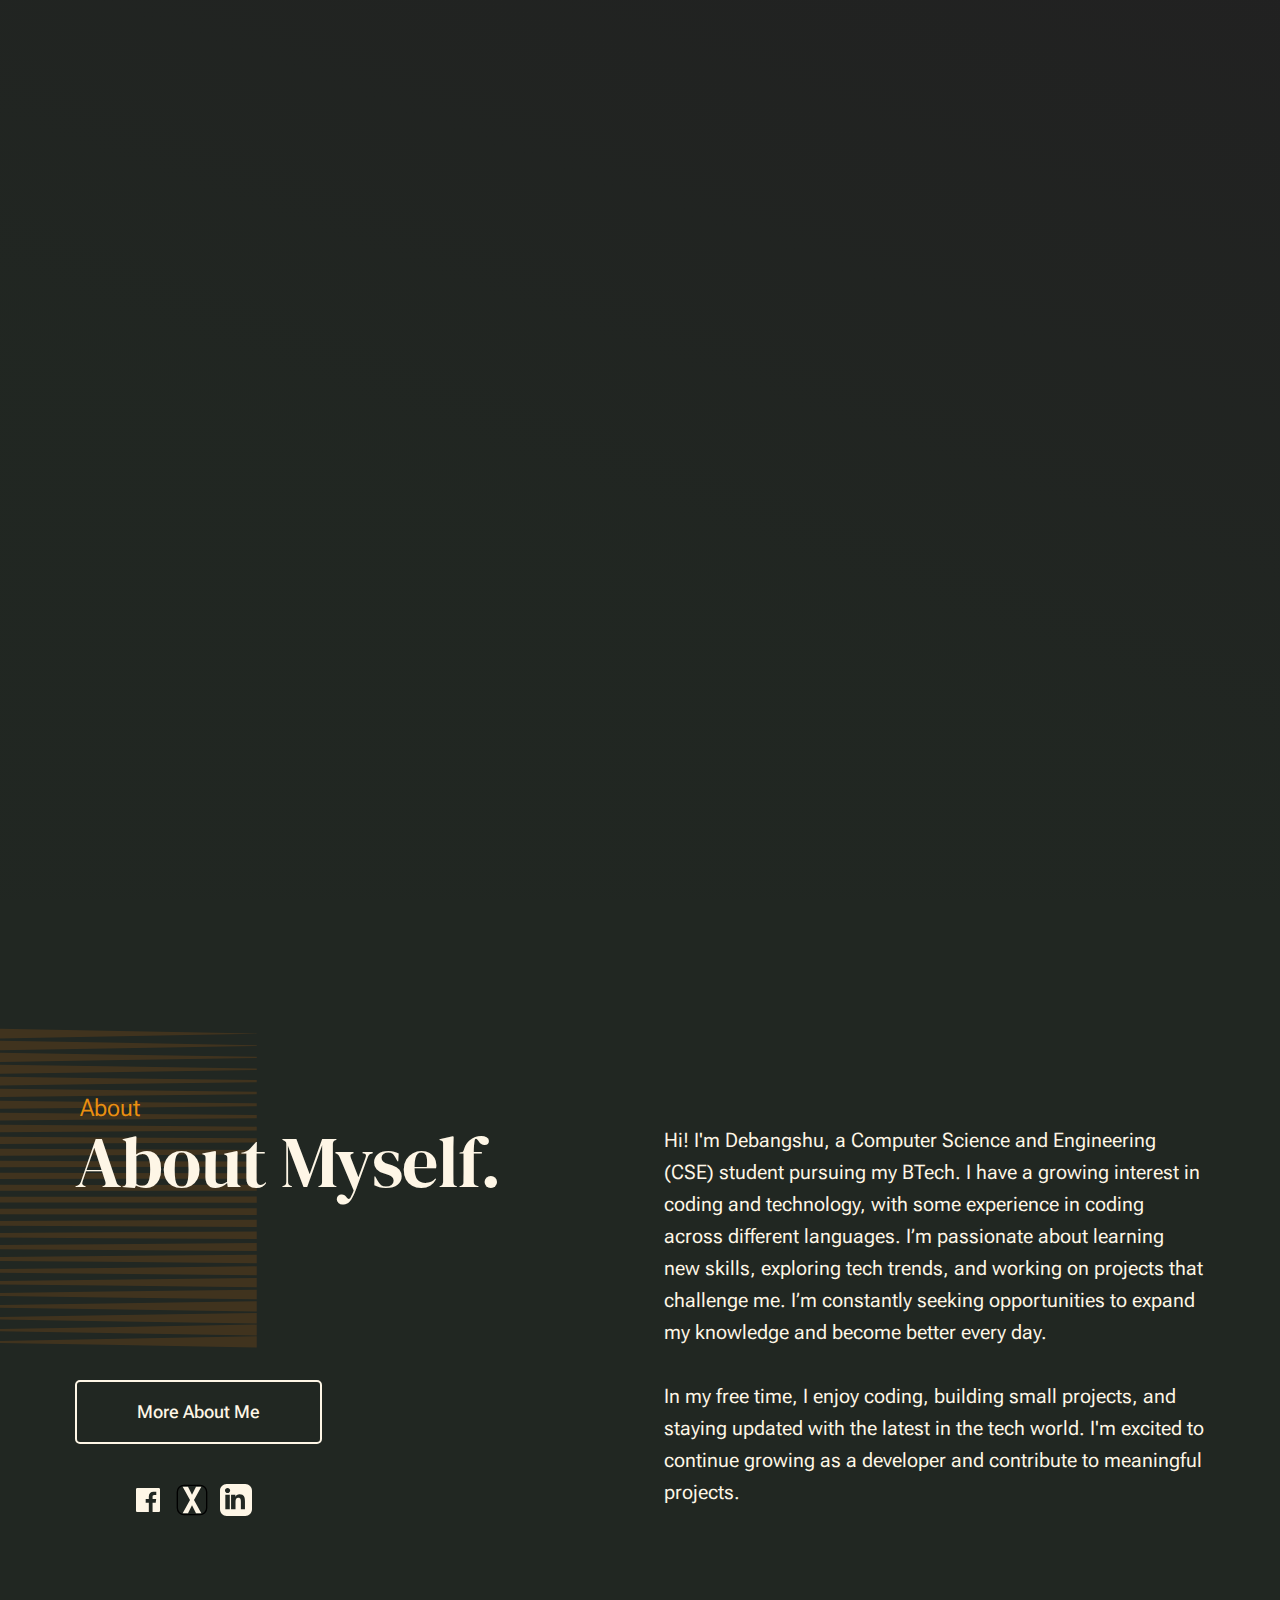
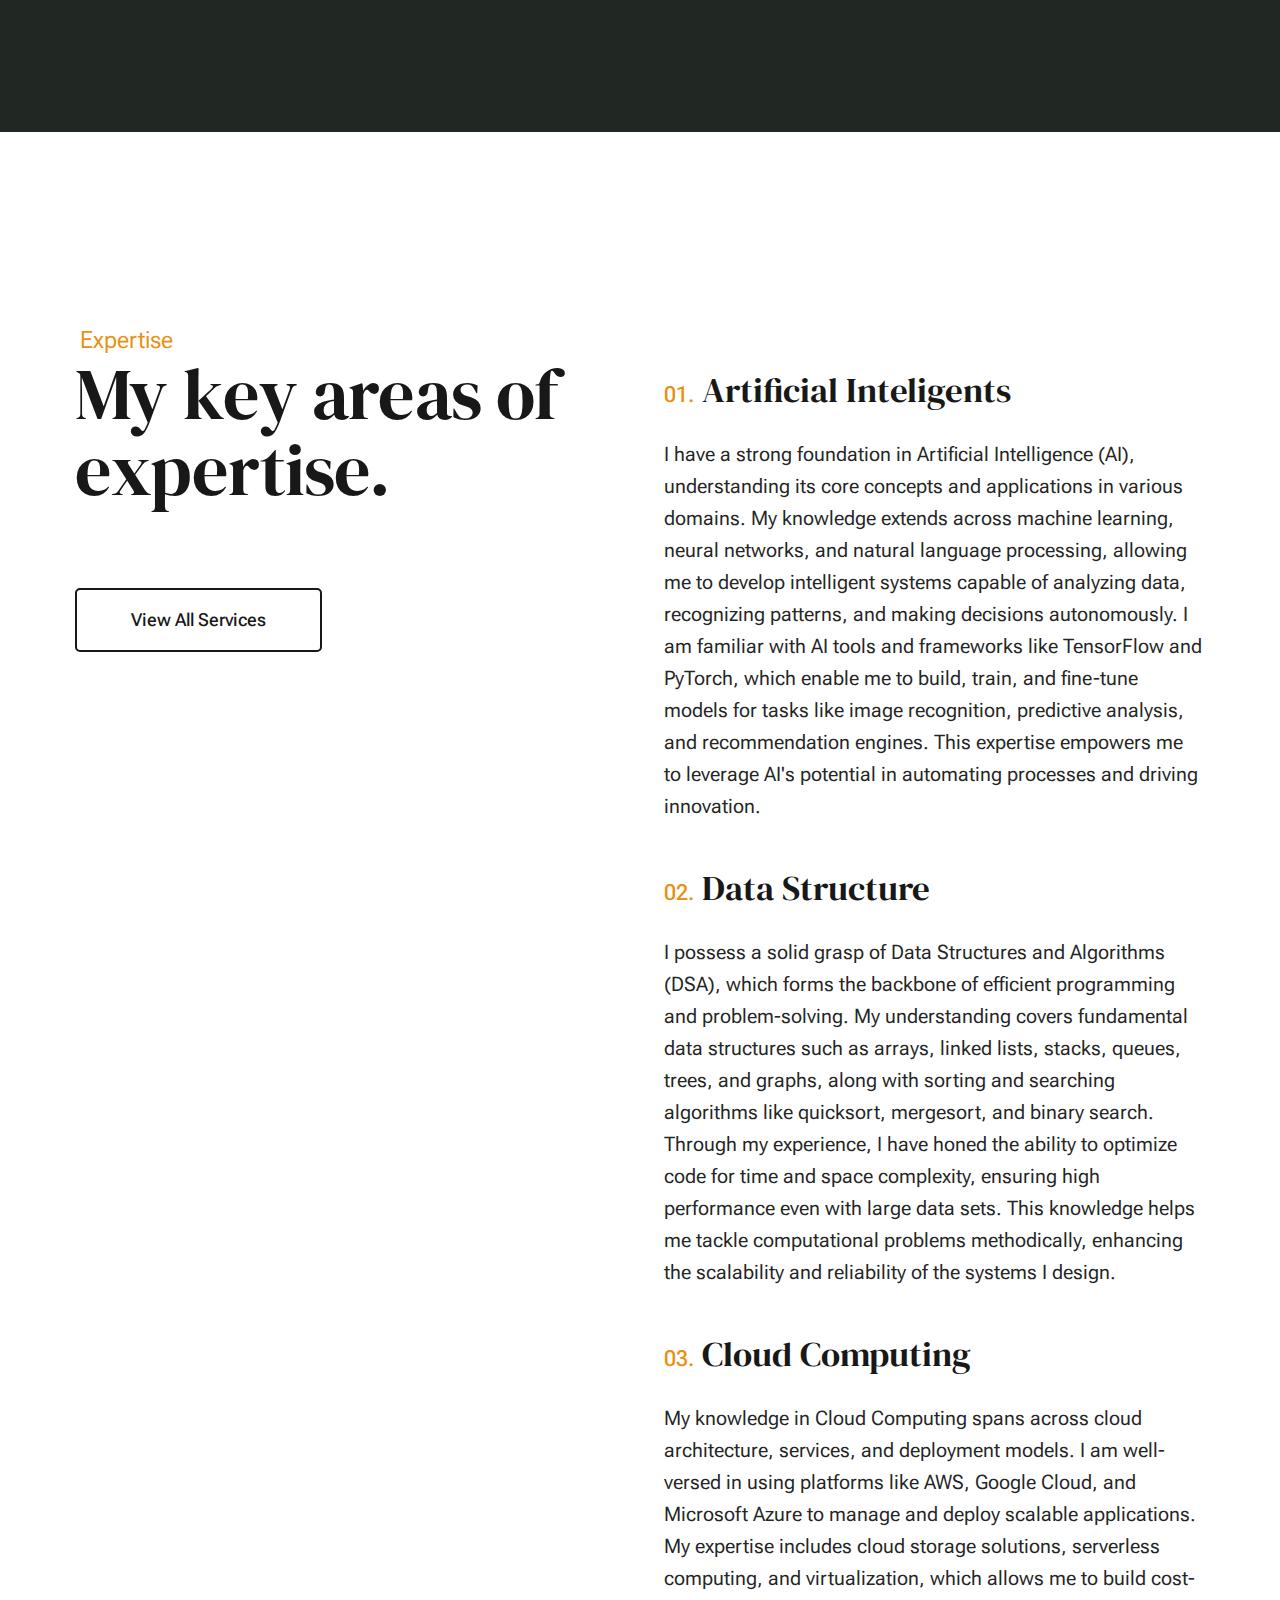
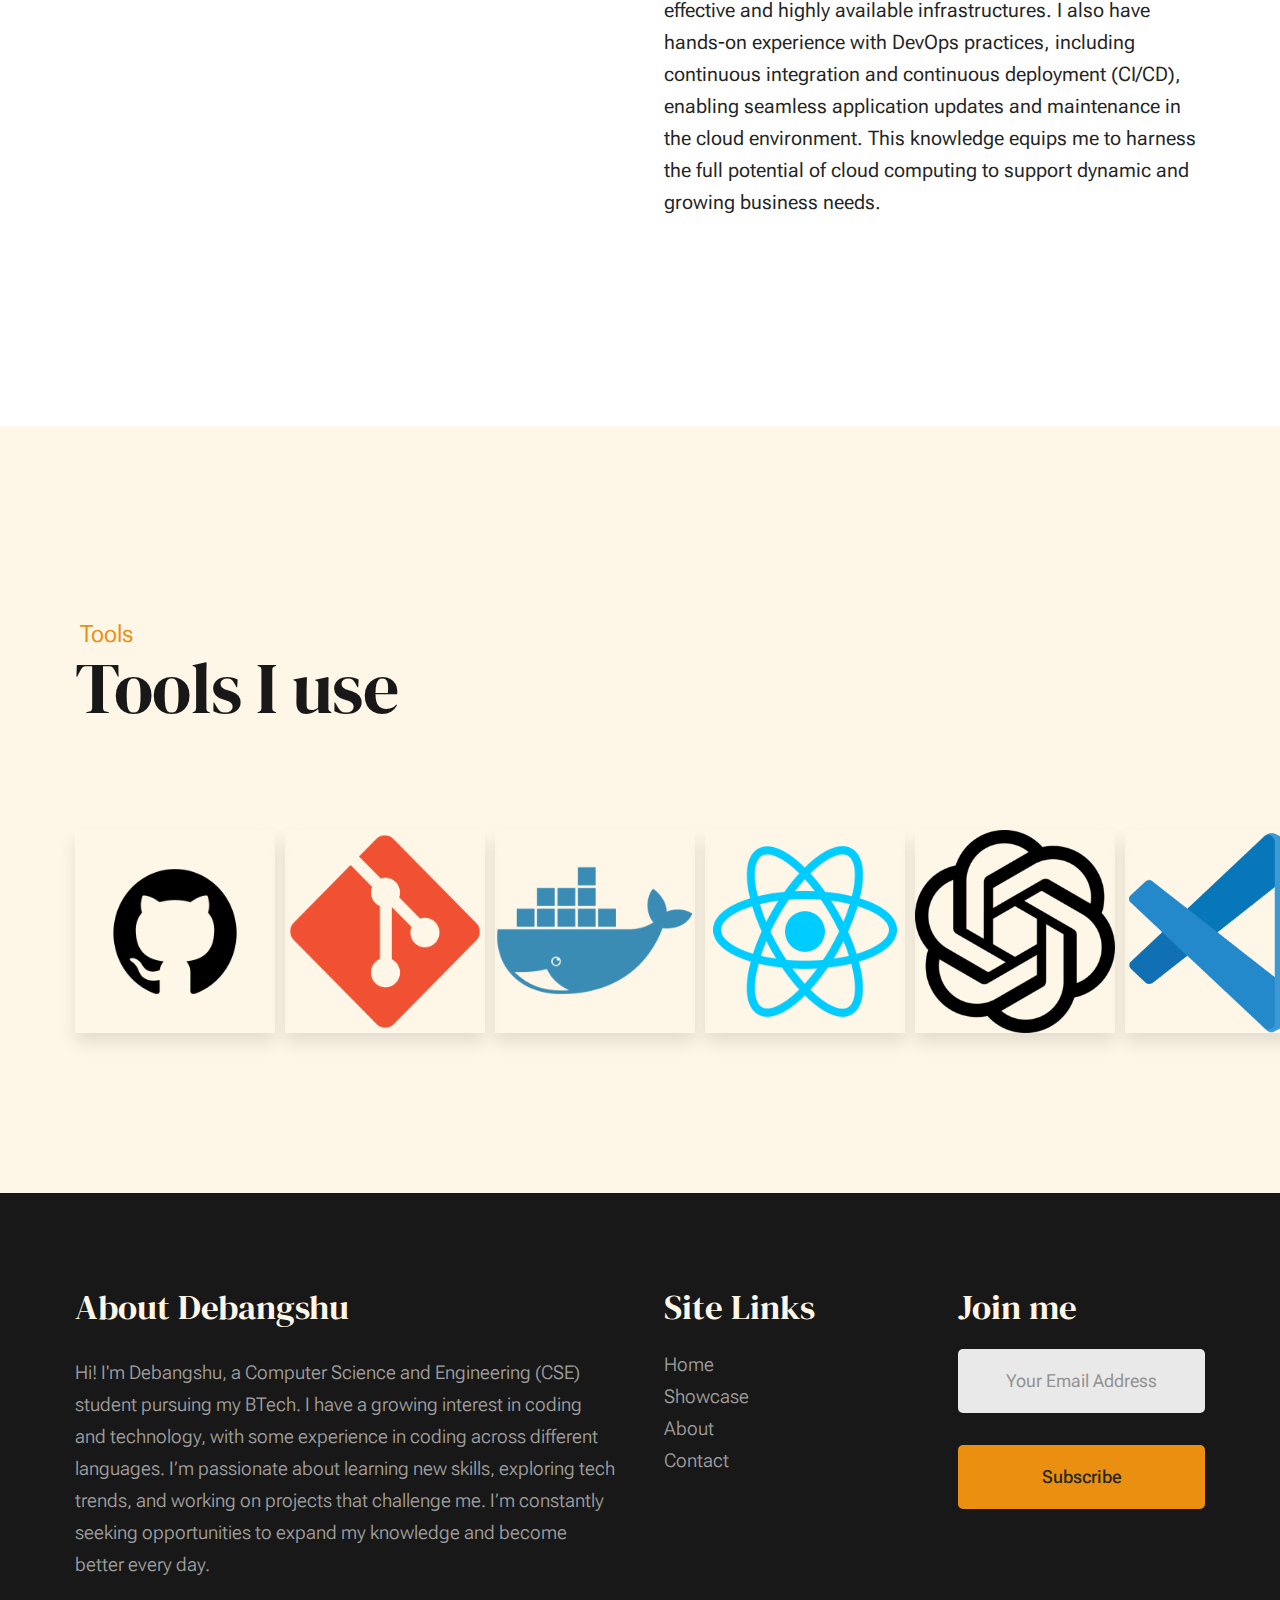
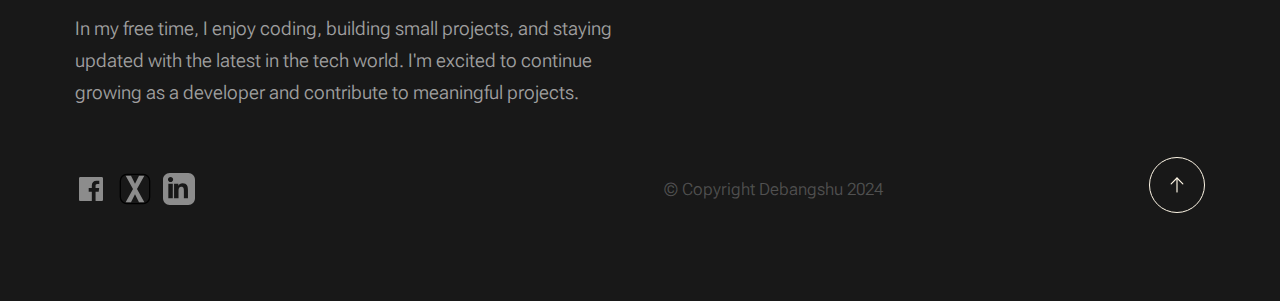
==== commit a299698e: "pull" ====
--- a/index.html
+++ b/index.html
@@ -309,12 +309,12 @@
                         <div class="clients-list">                            
                             
                                 
-                                    <img src="E:\dsportfolio0.1\githublogo.png" alt="">
-                                    <img src="E:\dsportfolio0.1\gitlogo.png" alt="">
-                                    <img src="E:\dsportfolio0.1\docker.png" alt="">
-                                    <img src="E:\dsportfolio0.1\reactjslogo.png" alt="">
-                                    <img src="E:\dsportfolio0.1\chatgptlogo.png" alt="">
-                                    <img src="E:\dsportfolio0.1\vscodelogo.png" alt="">
+                                    <img src="githublogo.png" alt="">
+                                    <img src="gitlogo.png" alt="">
+                                    <img src="docker.png" alt="">
+                                    <img src="reactjslogo.png" alt="">
+                                    <img src="chatgptlogo.png" alt="">
+                                    <img src="vscodelogo.png" alt="">
 
                                 
                             
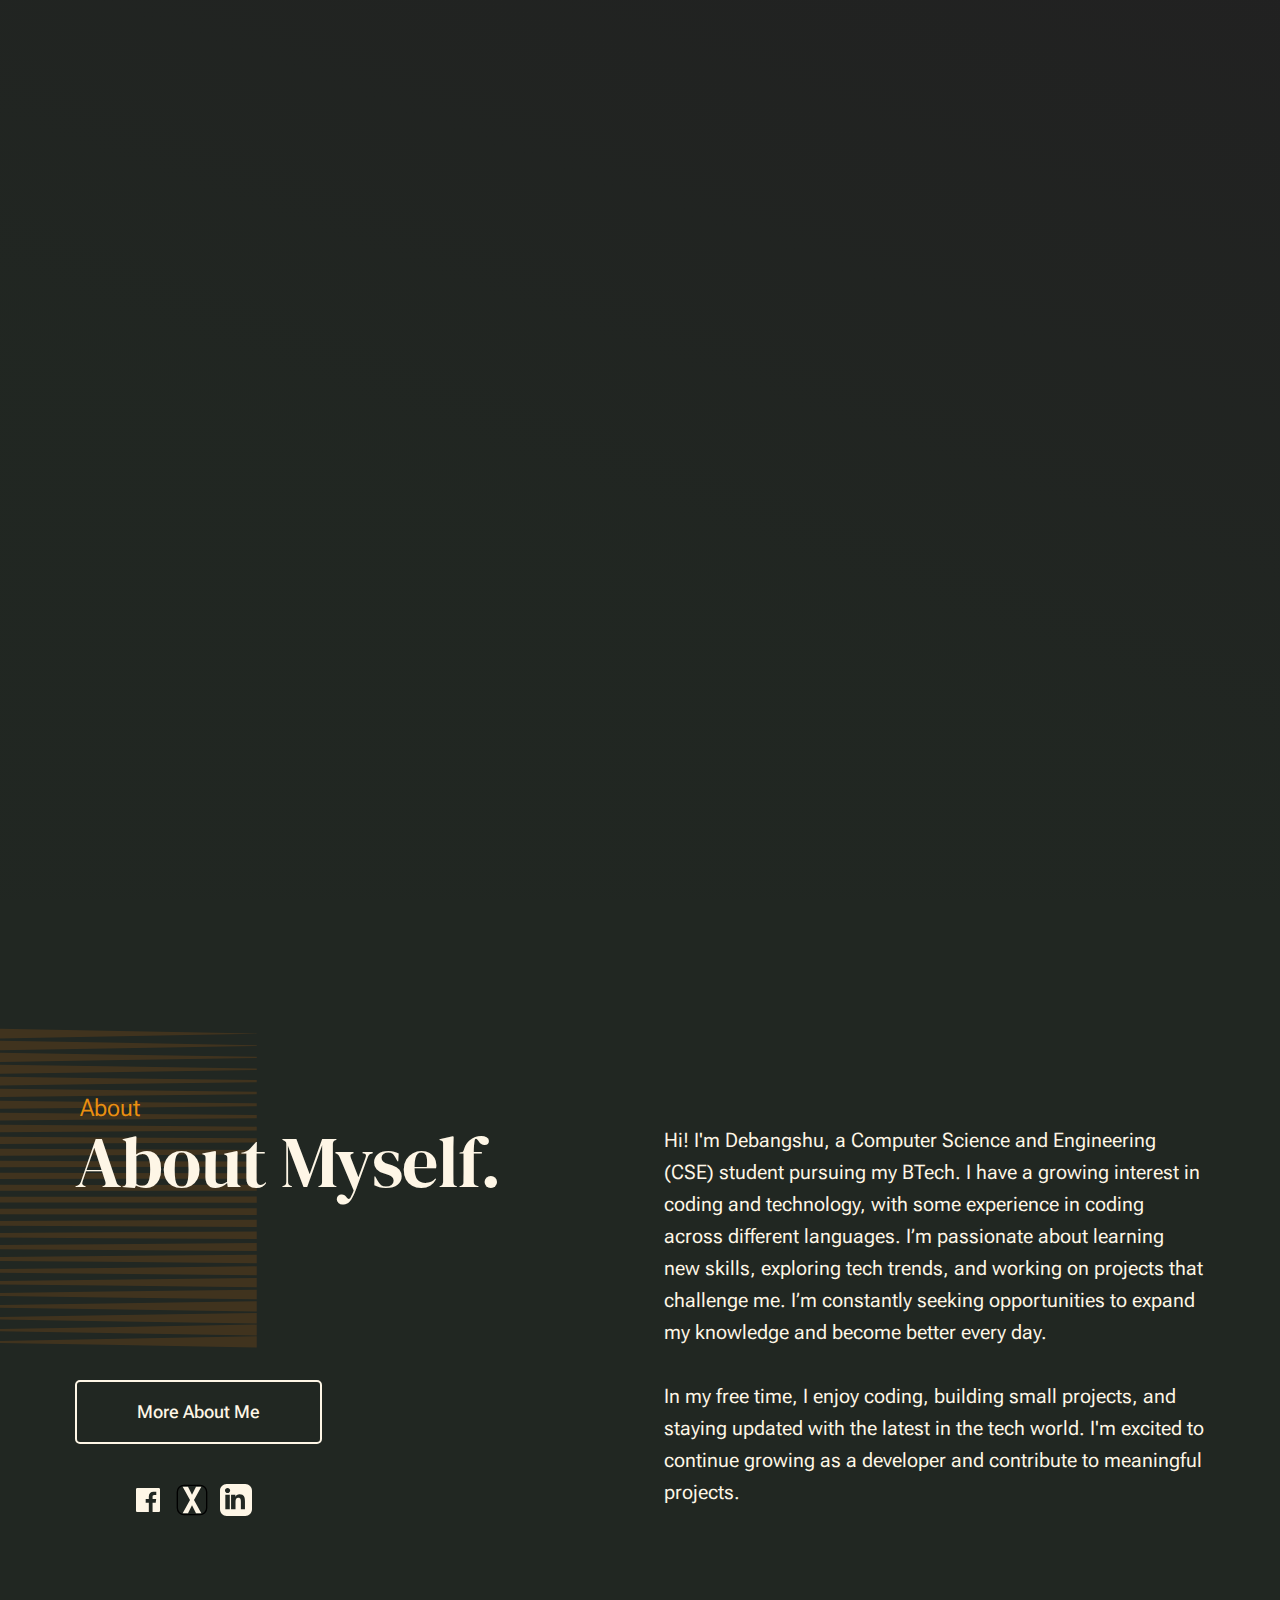
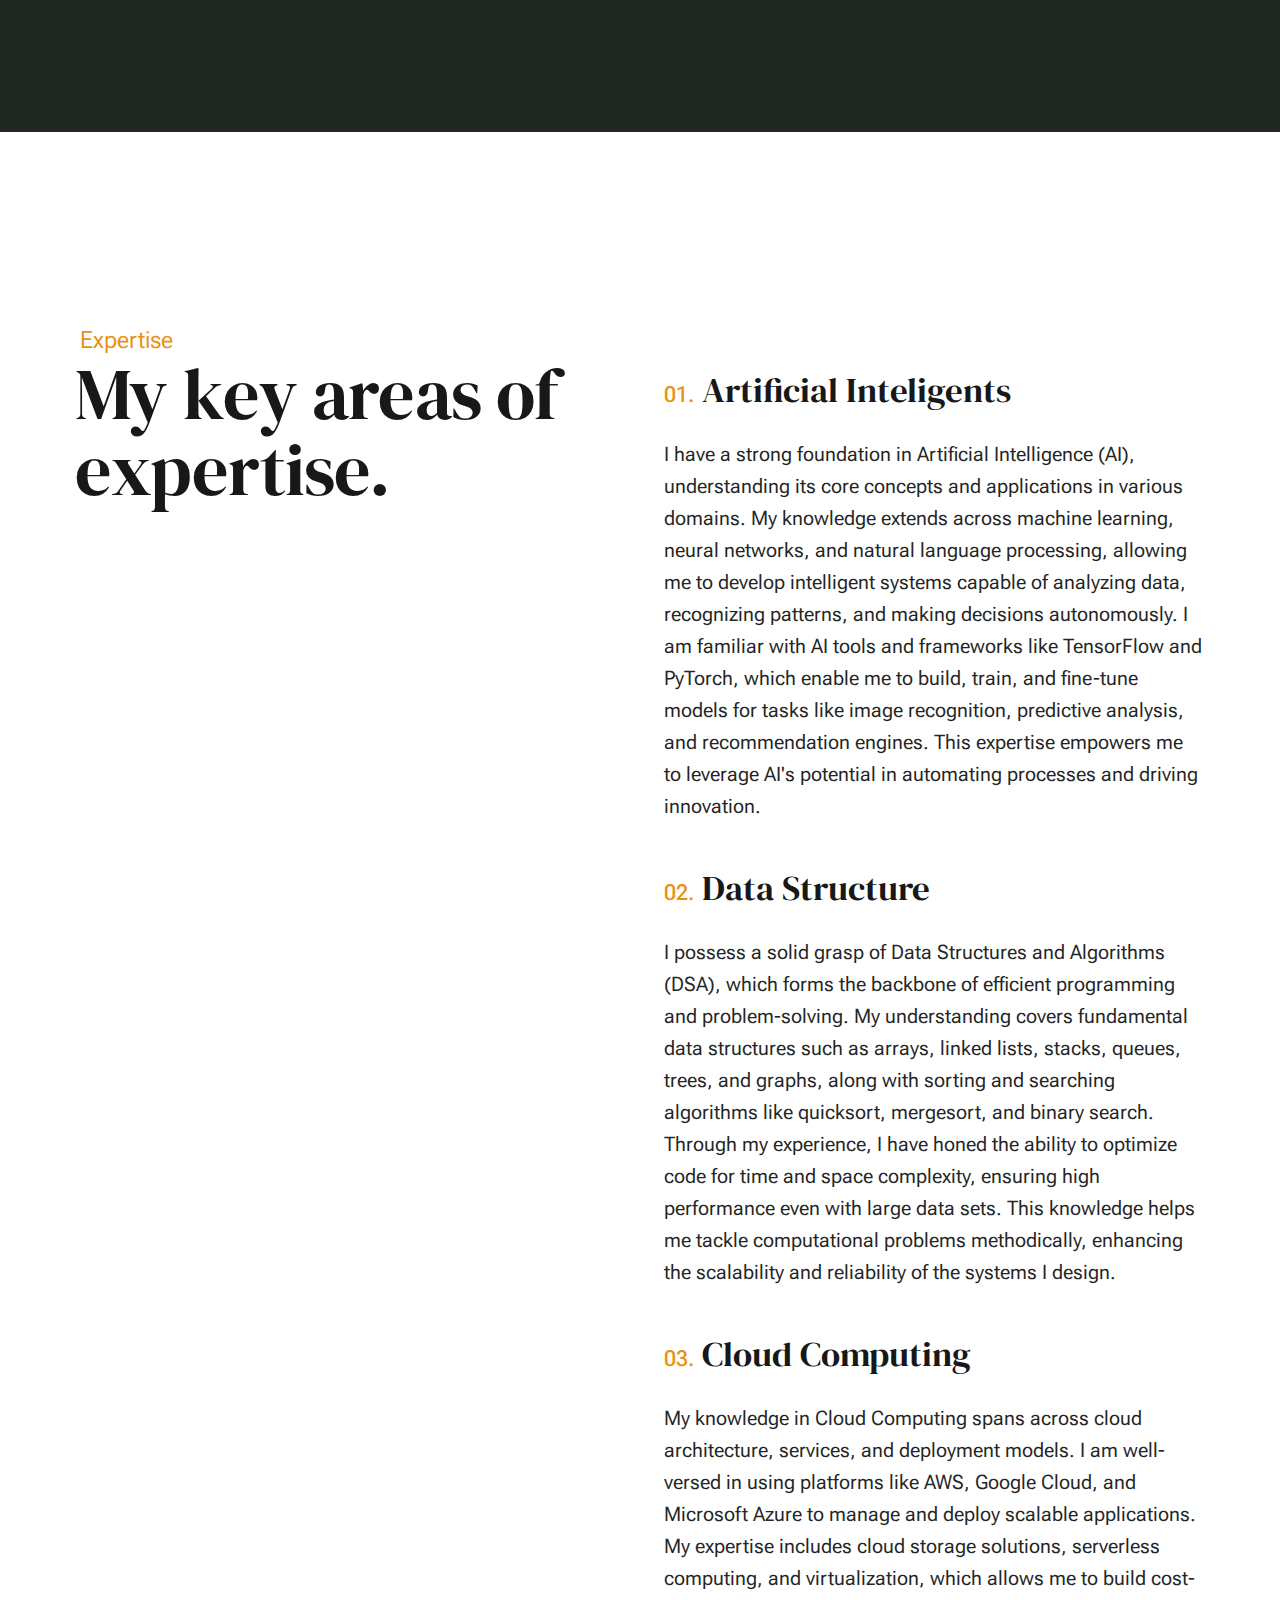
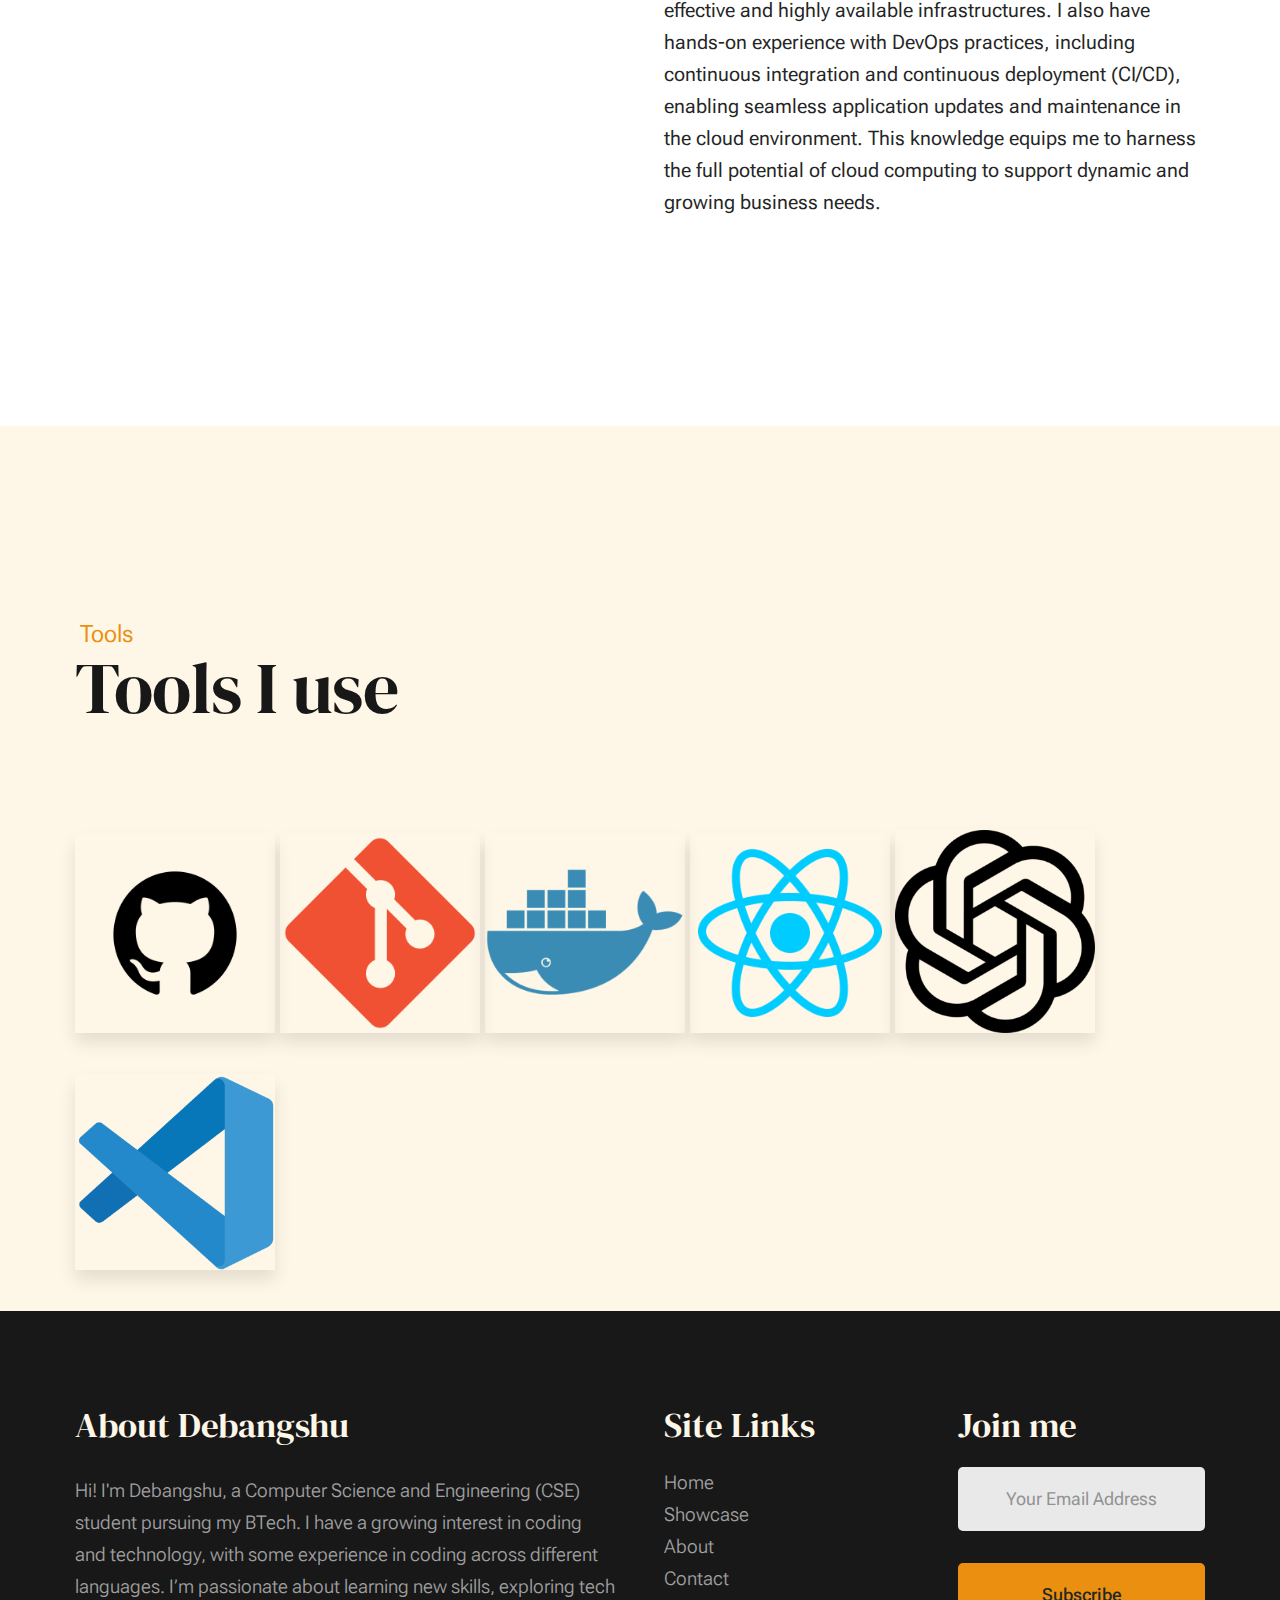
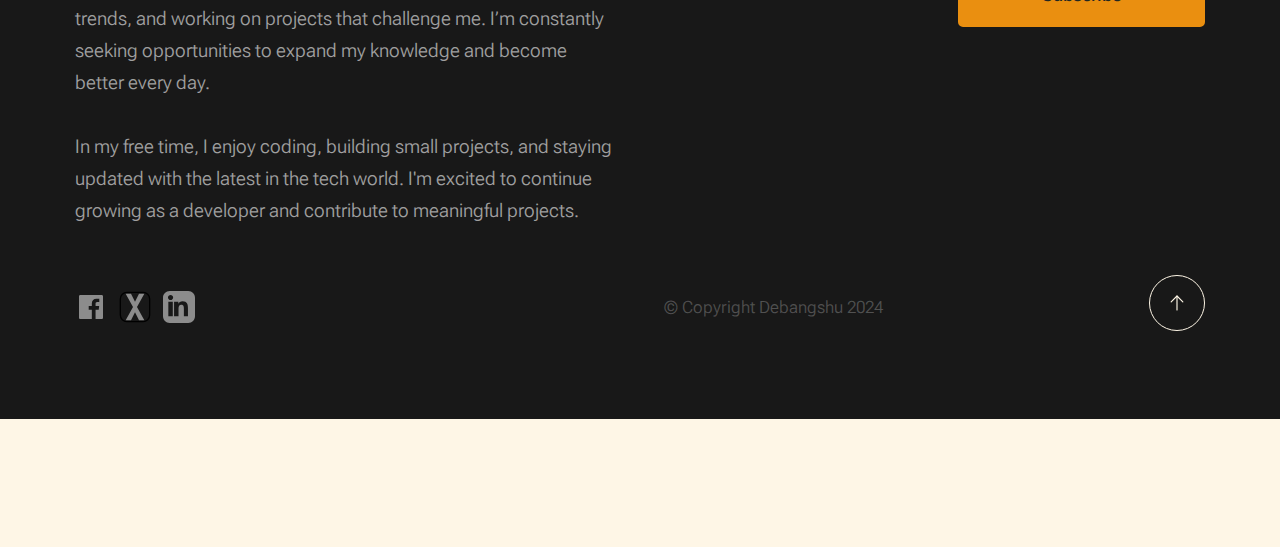
==== commit 0f5d2ce6: "pull" ====
--- a/index.html
+++ b/index.html
@@ -105,7 +105,7 @@
 
                         <div class="s-intro__content-media"> 
                             <div class="s-intro__content-media-inner">                               
-                                <img src="E:\dsportfolio0.1\17848a2c-2f02-4e75-8aaf-f15809309ca2.png" srcset="E:\dsportfolio0.1\17848a2c-2f02-4e75-8aaf-f15809309ca2.png 1x, E:\dsportfolio0.1\17848a2c-2f02-4e75-8aaf-f15809309ca2.png 2x" alt="">
+                                <img src=" 17848a2c-2f02-4e75-8aaf-f15809309ca2.png" srcset=" 17848a2c-2f02-4e75-8aaf-f15809309ca2.png 1x,  17848a2c-2f02-4e75-8aaf-f15809309ca2.png 2x" alt="">
                                 <div class="lines">                               
                                     <span></span>                                  
                                 </div>
@@ -261,7 +261,7 @@
                         </div> <!-- end s-expertise__content-main -->
 
                         <div class="s-expertise__content-btn grid-section-split__bottom">
-                            <a href="services.html" class="btn btn--stroke u-fullwidth">View All Services</a>
+                            <!-- <a href="services.html" class="btn btn--stroke u-fullwidth">View All Services</a> -->
                         </div> <!-- end s-about__content-btn -->
 
                     </div> <!-- end grid-block-->
@@ -306,7 +306,7 @@
                 <div class="row s-clients__content-block width-sixteen-col">
                     <div class="column xl-12">
                     <!-- github logo -->
-                        <div class="clients-list">                            
+                        <div class="clients-list" display: flex; justify-content: center; gap: 20px; flex-wrap: wrap; margin-bottom: 40px;>                            
                             
                                 
                                     <img src="githublogo.png" alt="">
@@ -336,189 +336,10 @@
                 </div> <!-- end row -->
                                 
                 <!-- <div class="row s-clients__content-block width-sixteen-col">
-                    <div class="column xl-12 testimonials">
-                    
-                        <div class="swiper-container testimonials__slider home-slider">
-
-                            <div class="swiper-wrapper">
-                                <div class="testimonials__slide swiper-slide">
-                                    <p>
-                                    Molestiae incidunt consequatur quis ipsa autem nam sit enim magni. Voluptas tempore rem. 
-                                    Explicabo a quaerat sint autem dolore ducimus ut consequatur neque. Nisi dolores quaerat fuga rem nihil nostrum.
-                                    Laudantium quia consequatur molestias.
-                                    </p>
-                                    <div class="testimonials__author">
-                                        <img src="images/avatars/user-01.jpg" alt="Author image" class="testimonials__avatar">
-                                        <cite class="testimonials__cite">
-                                            <strong>John Rockefeller</strong>
-                                            <span>Standard Oil Co.</span>
-                                        </cite>
-                                    </div>
-                                </div>
-                                <div class="testimonials__slide swiper-slide">
-                                    <p>
-                                    Nisi dolores quaerat fuga rem nihil nostrum. Molestiae incidunt consequatur quis ipsa autem nam sit enim magni. 
-                                    Voluptas tempore rem. Laudantium quia consequatur molestias.
-                                    Explicabo a quaerat sint autem dolore ducimus ut consequatur neque.
-                                    </p>
-                                    <div class="testimonials__author">
-                                        <img src="images/avatars/user-04.jpg" alt="Author image" class="testimonials__avatar">
-                                        <cite class="testimonials__cite">
-                                            <strong>Andrew Carnegie</strong>
-                                            <span>Carnegie Steel Co.</span>
-                                        </cite>
-                                    </div>
-                                </div>
-                                <div class="testimonials__slide swiper-slide">
-                                    <p>
-                                    Voluptas tempore rem. Molestiae incidunt consequatur quis ipsa autem nam sit enim magni.  
-                                    Explicabo a quaerat sint autem dolore ducimus ut consequatur neque. 
-                                    Nisi dolores quaerat fuga rem nihil nostrum. Laudantium quia consequatur molestias.
-                                    </p>
-                                    <div class="testimonials__author">
-                                        <img src="images/avatars/user-06.jpg" alt="Author image" class="testimonials__avatar">
-                                        <cite class="testimonials__cite">
-                                            <strong>Henry Ford</strong>
-                                            <span>Ford Motor Co.</span>
-                                        </cite>
-                                    </div>
-                                </div>
-                                <div class="testimonials__slide swiper-slide">
-                                    <p>
-                                    Molestiae incidunt consequatur quis ipsa autem nam sit enim magni. Voluptas tempore rem. 
-                                    Explicabo a quaerat sint autem dolore ducimus ut consequatur neque. Nisi dolores quaerat fuga rem nihil nostrum.
-                                    Laudantium quia consequatur molestias.
-                                    </p>
-                                    <div class="testimonials__author">
-                                        <img src="images/avatars/user-02.jpg" alt="Author image" class="testimonials__avatar">
-                                        <cite class="testimonials__cite">
-                                            <strong>John Morgan</strong>
-                                            <span>JP Morgan & Co.</span>
-                                        </cite>
-                                    </div>
-                                </div> 
-                            </div> end swiper-wrapper  -->
-
-                            <div class="swiper-pagination"></div>
-
-                        </div> <!--end testimonials__slider -->                    
-                    
-                    </div> <!-- end column -->
-                </div> <!-- end row -->
-
-
-            </section> <!-- end s-clients -->            
-
-        </section> <!-- s-content-->
-
-        <!-- # cta
-        ================================================== -->
-        <!-- <section id="cta" class="s-cta">
-
-            <div class="row row-x-center text-center">
-                <div class="column xl-8 lg-12">
-
-                    <div class="s-cta__content">
-                        <h2 class="text-display-title">
-                        Get started with a consultation today.
-                        </h2>
-                        <p class="lead">
-                        Lorem ipsum dolor sit, amet consectetur adipisicing elit. Quis rem, esse doloribus sint eaque at debitis enim vitae minus expedita ratione dignissimos sit nostrum optio sequi. Ipsa at beatae quam.
-                        </p>
-                        <a href="contact.html" class="btn btn--primary">Let's get along</a>
-                    </div>
-
-                </div>
-            </div>
-
-        </section> end s-cta -->
-
-        <!-- # events
-        ================================================== -->
-        <!-- <section id="events" class="s-events">
-
-            <div class="row s-events__content width-sixteen-col">
-                <div class="column xl-12 grid-block">
-
-                    <div class="grid-full section-header text-center">
-                        <div class="text-pretitle">Recent Articles</div>                           
-                        <h2 class="text-display-title">
-                        Latest articles from my event.
-                        </h2>  
-                    </div> end section-header  -->
-
-                    <!-- <div class="grid-full s-events__content-main grid-list-items">
-
-                        <div class="grid-list-items__item event-card">
-                            <div class="event-card__header">
-                                <div class="event-card__cat-links">
-                                    <a href="https://www.dreamhost.com/r.cgi?287326">Sponsored</a>
-                                </div>
-                                <h3 class="event-card__title"><a href="https://www.dreamhost.com/r.cgi?287326">Need Web Hosting for Your Websites?</a></h3>
-                            </div>
-                            <div class="event-card__text">
-                                <p>
-                                Need hosting for your website? We would highly recommend <a href="https://www.dreamhost.com/r.cgi?287326">DreamHost</a>.
-                                Enjoy 100% in-house support, guaranteed performance and uptime, 1-click installs, and a super-intuitive control 
-                                panel to make managing your websites and projects easy. <a href="https://www.dreamhost.com/r.cgi?287326">Sign up</a> now to get started.
-                                </p>
-                            </div> -->
-                        <!-- </div> end event-card -->
-                        <!-- <div class="grid-list-items__item event-card">
-                            <div class="event-card__header">
-                                <div class="event-card__cat-links">
-                                    <a href="event.html">Productivity</a>
-                                </div>
-                                <h3 class="event-card__title"><a href="single.html">5 Marketing Productivity Apps for Your Team</a></h3>
-                            </div>
-                            <div class="event-card__text">
-                                <p>
-                                Rerum quam quos. Quibusdam quis autem voluptatibus earum vel ex error ea magni. Aut asperiores 
-                                sit mollitia. Rem neque et voluptatem eos quia sed eligendi et. Eaque velit eligendi ut 
-                                magnam. Cumque ducimus laborum doloribus facere maxime vel earum quidem enim suscipit.
-                                </p>
-                            </div> -->
-                        <!-- </div> end event-card -->
-                        <!-- <div class="grid-list-items__item event-card">
-                            <div class="event-card__header">
-                                <div class="event-card__cat-links">
-                                    <a href="event.html">SEO</a>
-                                </div>
-                                <h3 class="event-card__title"><a href="single.html">7 SEO Factors to Consider for Better Website Ranking</a></h3>
-                            </div>
-                            <div class="event-card__text">
-                                <p>
-                                Quibusdam quis autem voluptatibus earum vel ex error ea magni. Rerum quam quos. Aut asperiores 
-                                sit mollitia. Rem neque et voluptatem eos quia sed eligendi et. Eaque velit eligendi ut 
-                                magnam. Cumque ducimus laborum doloribus facere maxime vel earum quidem enim suscipit.
-                                </p>
-                            </div> -->
-                        <!-- </div> end event card -->
-                        <!-- <div class="grid-list-items__item event-card">
-                            <div class="event-card__header">
-                                <div class="event-card__cat-links">
-                                    <a href="event.html">Productivity</a>
-                                </div>
-                                <h3 class="event-card__title"><a href="single.html">5 Effective Web Design Principles</a></h3>
-                            </div>
-                            <div class="event-card__text">
-                                <p>
-                                Lorem ipsum dolor sit amet consectetur, adipisicing elit. Rerum ullam et laborum aperiam. 
-                                Dignissimos quae voluptatibus ullam esse sapiente fugiat, rerum labore cupiditate obcaecati 
-                                dolore necessitatibus id magni rem officia dolor nam sit laudantium. Quo eaque eveniet quibusdam unde. 
-                                </p>
-                            </div> -->
-                        <!-- </div> end event-card -->
-
-                    <!-- </div> end grid-list-items -->
-
-                <!-- </div> end grid-block -->
-            <!-- </div> end s-events__content -->
-
-        <!-- </section> end s-events -->
-
-
-        <!-- # footer 
+                    --!/>
+
+
+       # footer
         ================================================== -->
         <footer class="s-footer">
             <div class="row s-footer__content">
--- a/css/styles.css
+++ b/css/styles.css
@@ -4062,12 +4062,12 @@
 /* --------------------------------------------------------------------
  * ## clients list
  * -------------------------------------------------------------------- */
-.clients-list {
+/* .clients-list {
 	display: flex; /* Flexbox is enabled here */
-    justify-content: flex-start; /* Align items to the left */
-    gap: 10px; 
+    /* justify-content: flex-start; Align items to the left */
+    /* gap: 10px;  */
 	
-}
+/* } */ 
 
 .clients-list img {
 	width: 200px; /* Set a fixed width for each image */
